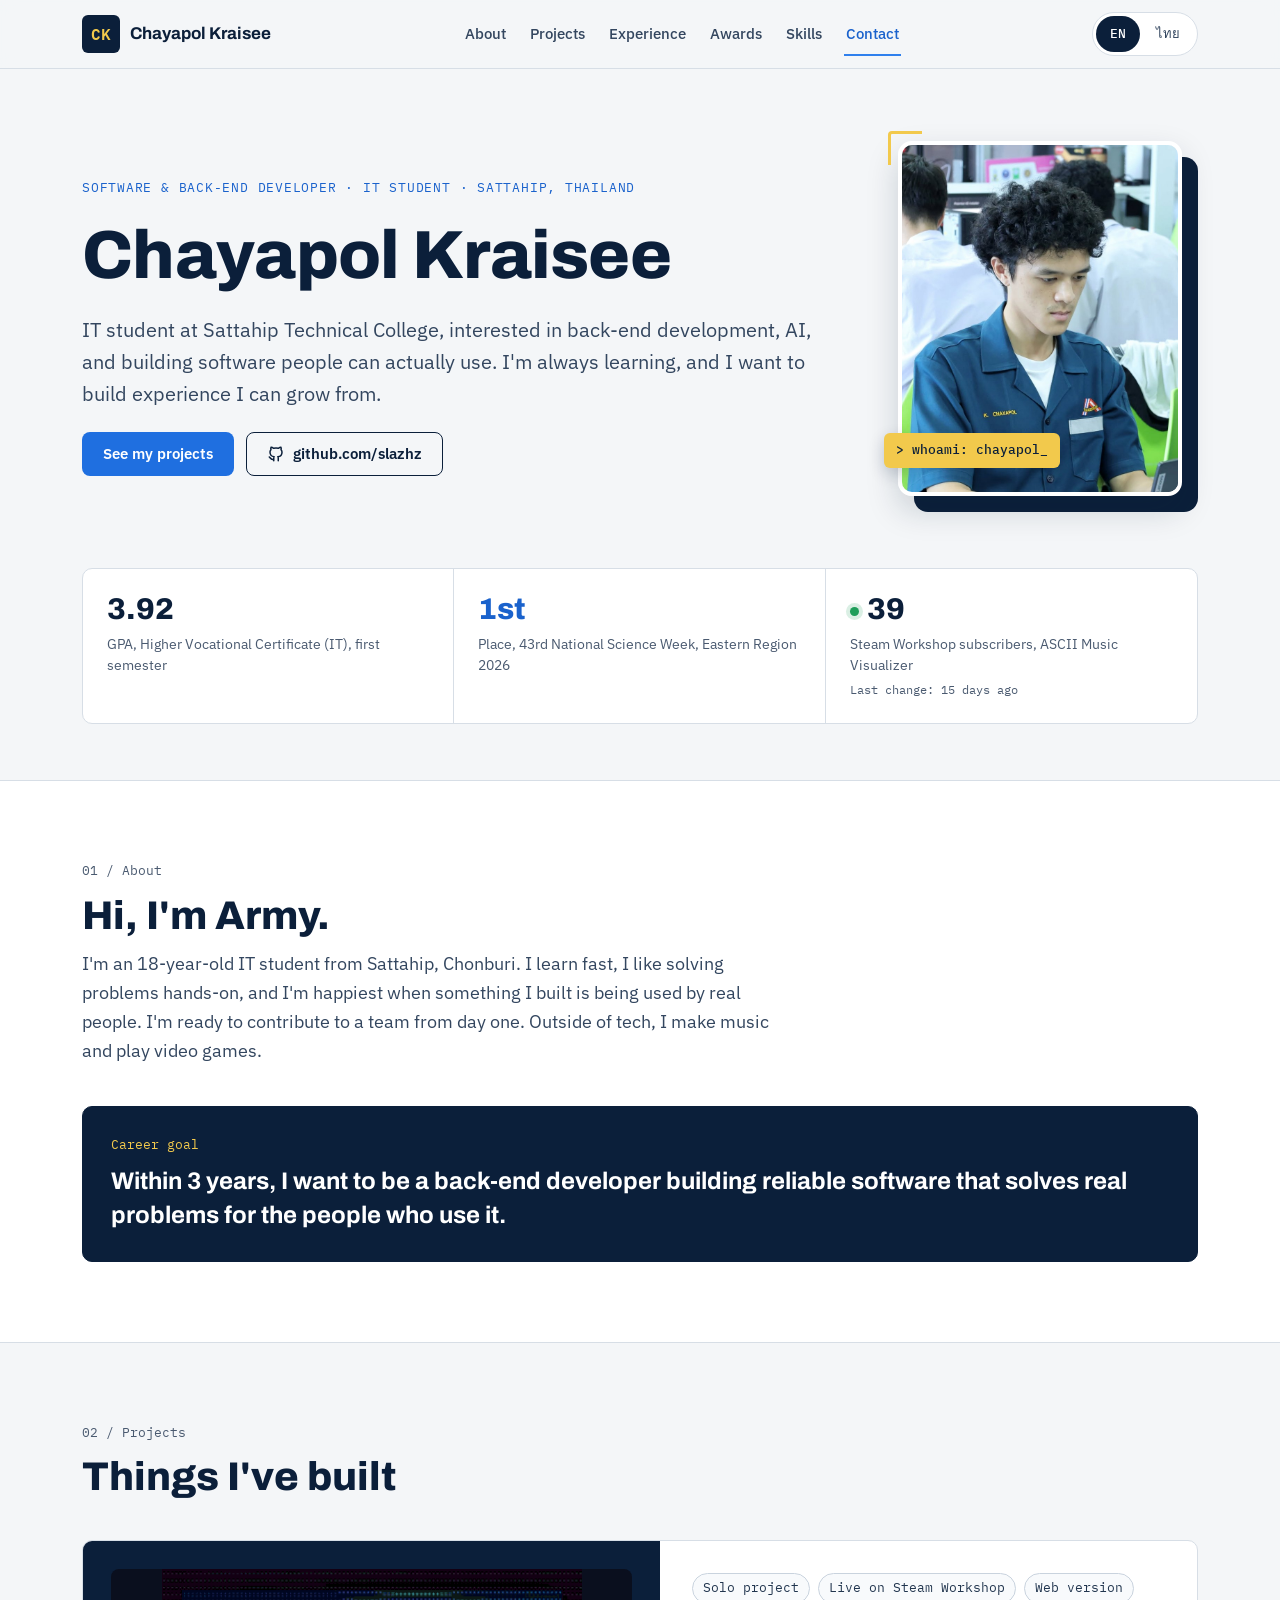
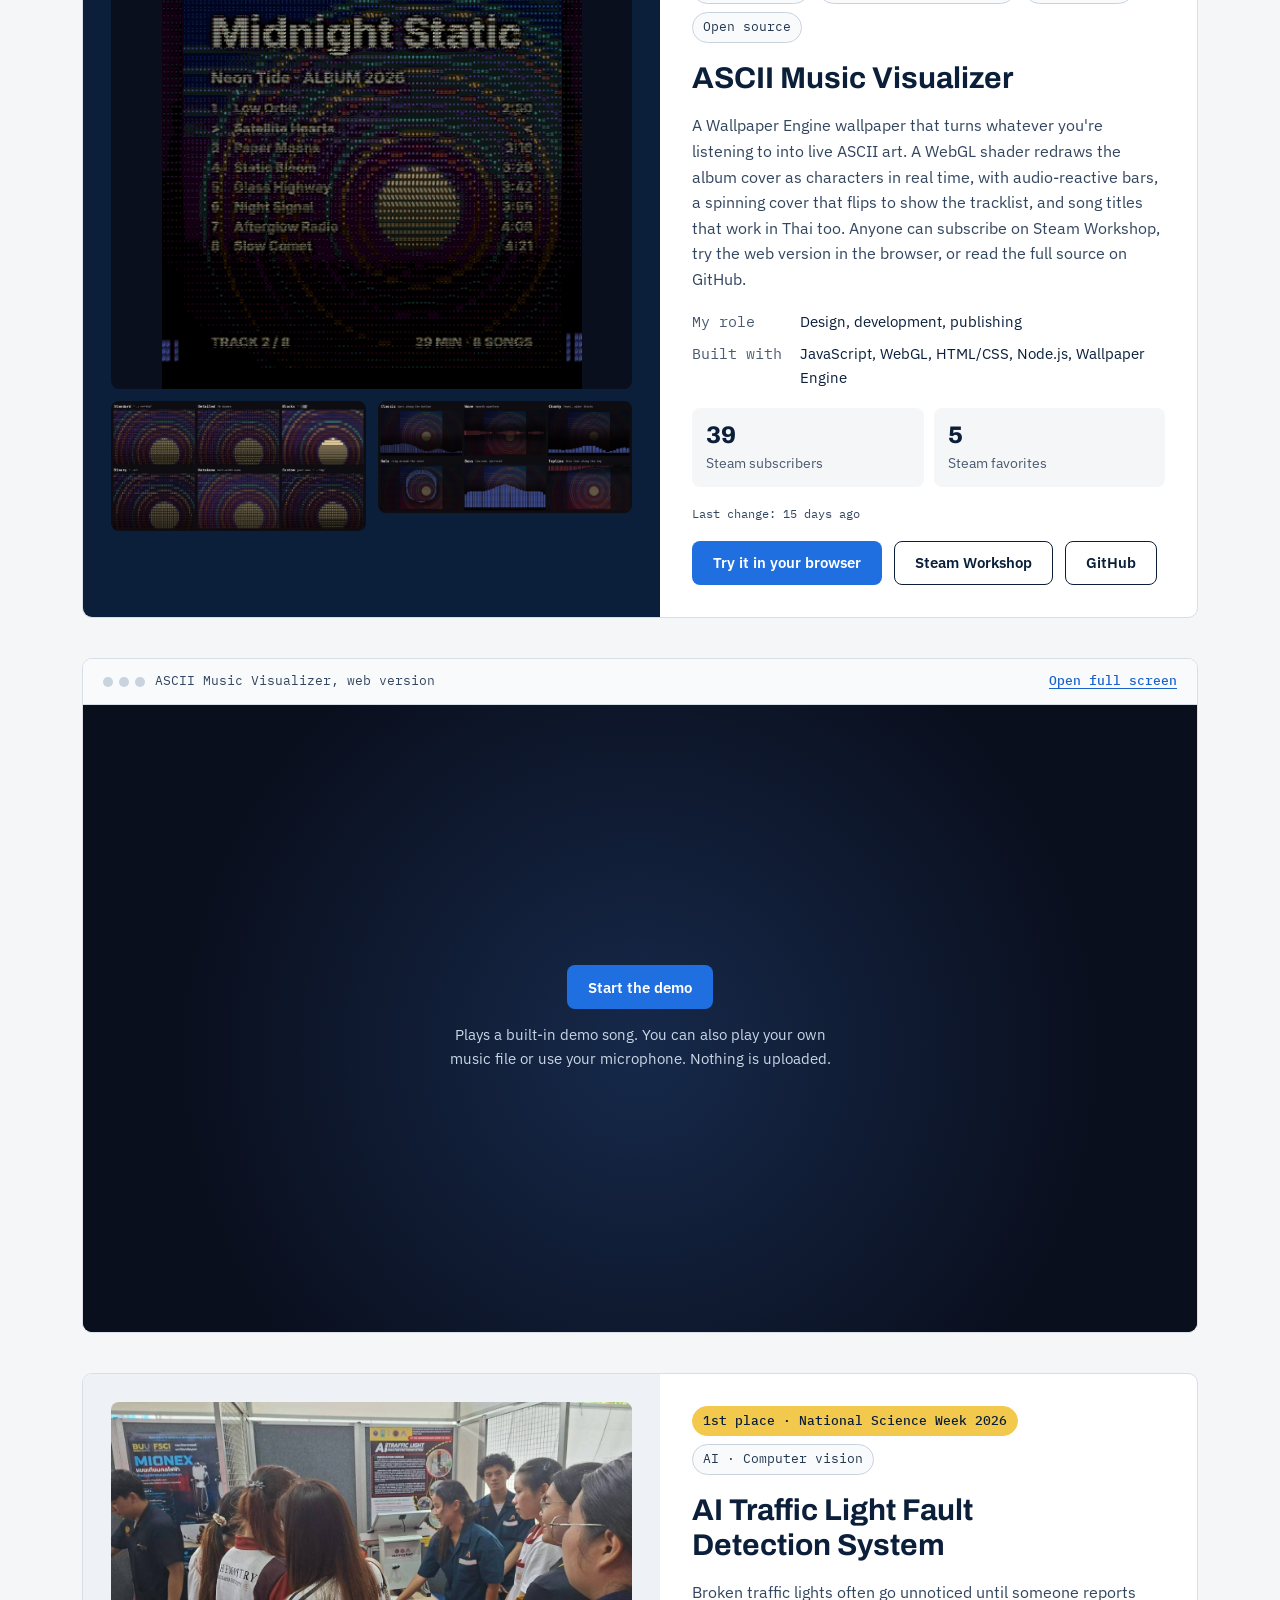
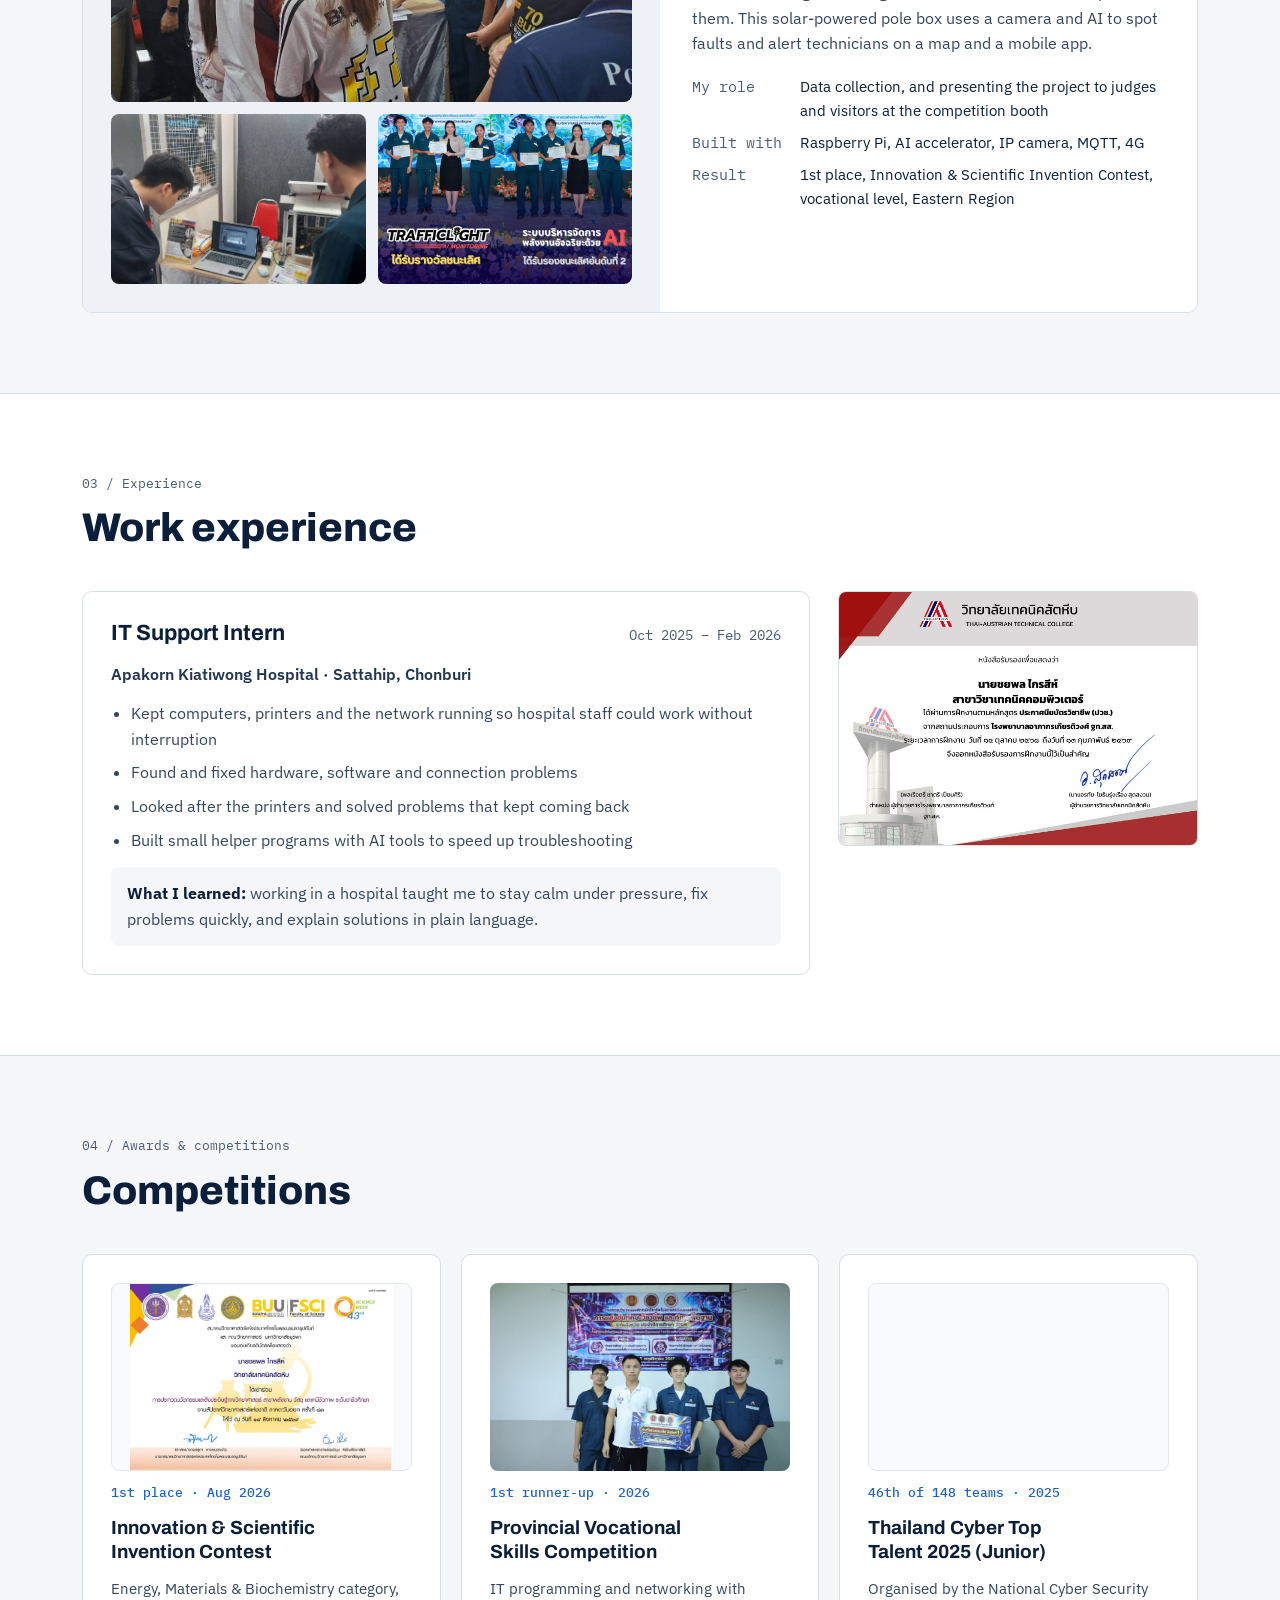
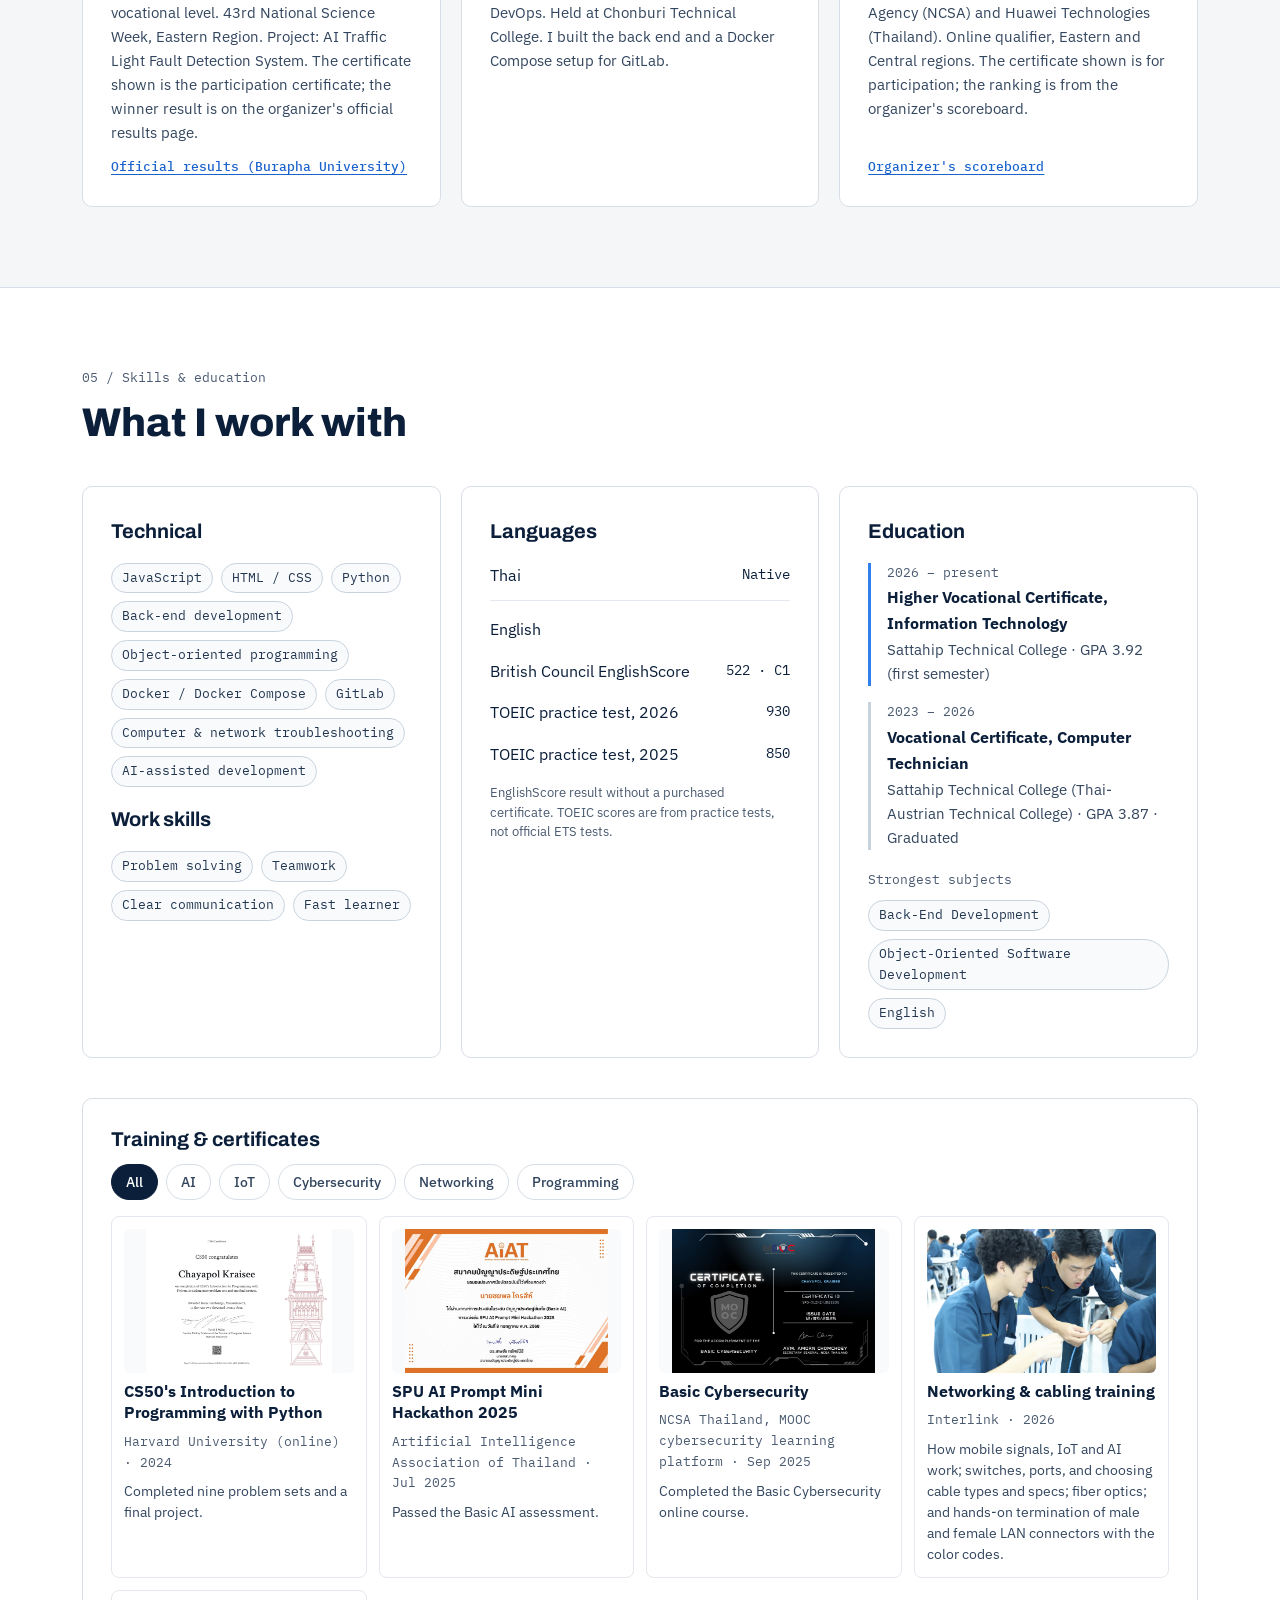
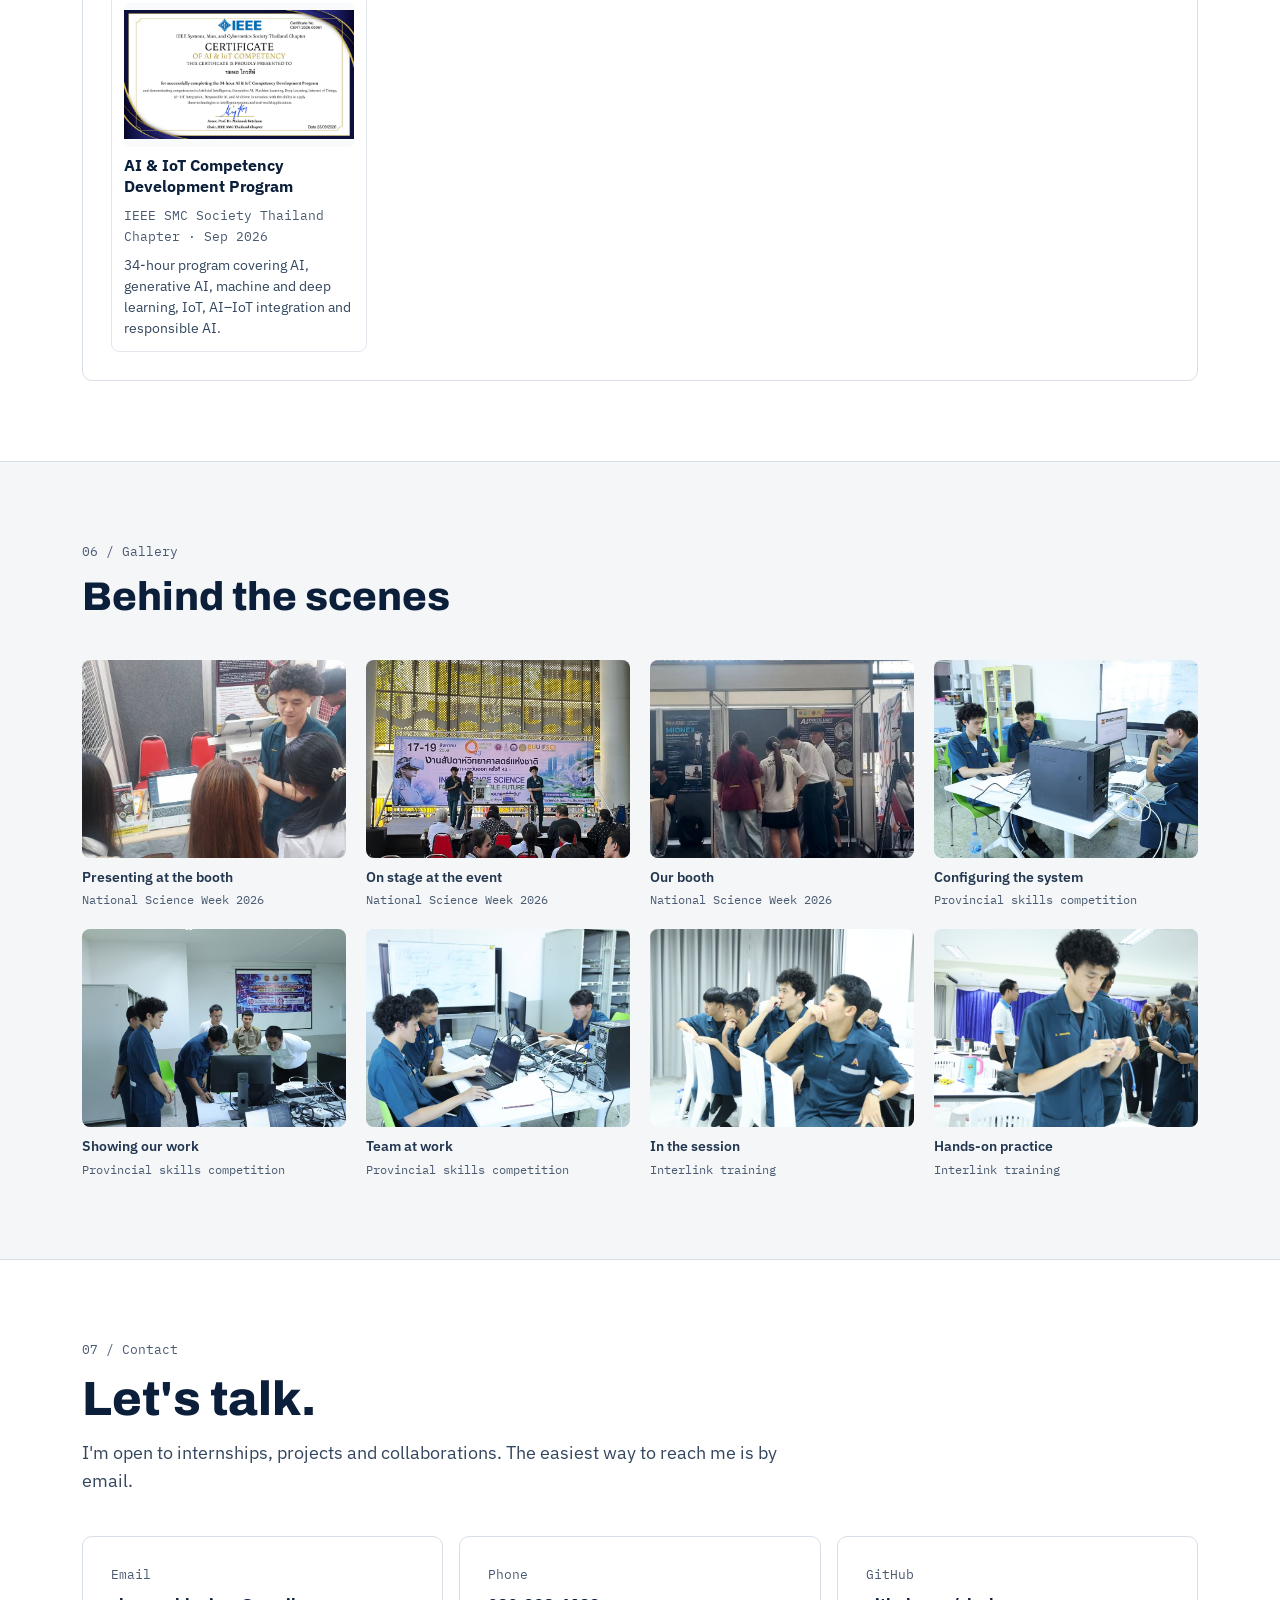
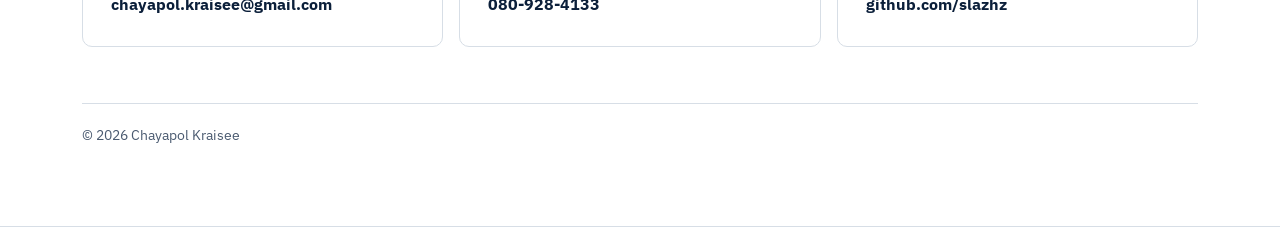
==== index.html @ f1f7e400 "feat: link competition cards to the organizers' official results Science Week links to Burapha Unive" ====
<!doctype html>
<html lang="en">
<head>
<meta charset="utf-8">
<meta name="viewport" content="width=device-width, initial-scale=1">
<title>Chayapol Kraisee — Back-end developer and IT student</title>
<meta name="description" content="Portfolio of Chayapol Kraisee, an IT student at Sattahip Technical College interested in back-end development, AI and IoT. Projects, experience and awards.">
<link rel="canonical" href="https://slazhz.github.io/">
<link rel="alternate" hreflang="en" href="https://slazhz.github.io/">
<link rel="alternate" hreflang="th" href="https://slazhz.github.io/th/">
<link rel="alternate" hreflang="x-default" href="https://slazhz.github.io/">
<meta property="og:type" content="website">
<meta property="og:title" content="Chayapol Kraisee — Portfolio">
<meta property="og:description" content="IT student building back-end, AI and IoT projects. Creator of the ASCII Music Visualizer on Steam Workshop.">
<meta property="og:url" content="https://slazhz.github.io/">
<meta property="og:image" content="https://slazhz.github.io/assets/img/profile.jpg">
<meta name="twitter:card" content="summary">
<meta name="theme-color" content="#0B1F3A">
<link rel="icon" href="assets/img/favicon.svg" type="image/svg+xml">
<link rel="preconnect" href="https://fonts.googleapis.com">
<link rel="preconnect" href="https://fonts.gstatic.com" crossorigin>
<link rel="stylesheet" href="https://fonts.googleapis.com/css2?family=Archivo:wght@500;700;800&family=IBM+Plex+Sans:wght@400;500;600&family=IBM+Plex+Mono:wght@400;500;600&display=swap">
<link rel="stylesheet" href="assets/css/style.css">
<script src="assets/js/main.js" defer></script>
<script type="application/ld+json">{"@context":"https://schema.org","@type":"Person","name":"Chayapol Kraisee","url":"https://slazhz.github.io/","image":"https://slazhz.github.io/assets/img/profile.jpg","sameAs":["https://github.com/slazhz"],"alumniOf":"Sattahip Technical College","knowsLanguage":["th","en"]}</script>
</head>
<body>
<a class="skip" href="#main">Skip to content</a>

<header class="site-header">
  <div class="wrap">
    <a class="brand" href="#top" aria-label="Chayapol Kraisee, back to top">
      <span class="brand-mark" aria-hidden="true">CK</span>
      <span class="brand-name">Chayapol Kraisee</span>
    </a>
    <nav class="nav" aria-label="Sections">
      <a href="#about">About</a>
      <a href="#projects">Projects</a>
      <a href="#experience">Experience</a>
      <a href="#awards">Awards</a>
      <a href="#skills">Skills</a>
      <a href="#contact">Contact</a>
    </nav>
    <div class="lang" aria-label="Language">
      <span aria-current="true">EN</span>
      <a href="th/" lang="th" hreflang="th" title="Switch to Thai">ไทย</a>
    </div>
  </div>
</header>

<main id="main">

<section id="top" class="hero">
  <div class="wrap">
    <div class="hero-grid">
      <div class="hero-text">
        <p class="eyebrow">Software &amp; back-end developer · IT student · Sattahip, Thailand</p>
        <h1 class="hero-title">Chayapol Kraisee</h1>
        <p class="lead">IT student at Sattahip Technical College, interested in back-end development, AI, and building software people can actually use. I'm always learning, and I want to build experience I can grow from.</p>
        <div class="actions">
          <a class="btn btn-primary" href="#projects">See my projects</a>
          <a class="btn btn-ghost" href="https://github.com/slazhz">
            <svg width="18" height="18" viewBox="0 0 24 24" fill="none" stroke="currentColor" stroke-width="2" stroke-linecap="round" stroke-linejoin="round" aria-hidden="true"><path d="M9 19c-4.3 1.4-4.3-2.5-6-3m12 5v-3.5c0-1 .1-1.4-.5-2 2.8-.3 5.5-1.4 5.5-6a4.6 4.6 0 0 0-1.3-3.2 4.2 4.2 0 0 0-.1-3.2s-1.1-.3-3.5 1.3a12.3 12.3 0 0 0-6.2 0C6.5 2.8 5.4 3.1 5.4 3.1a4.2 4.2 0 0 0-.1 3.2A4.6 4.6 0 0 0 4 9.5c0 4.6 2.7 5.7 5.5 6-.6.6-.6 1.2-.5 2V21"/></svg>
            github.com/slazhz
          </a>
        </div>
      </div>
      <div class="portrait">
        <img src="assets/img/profile.jpg" width="800" height="1000" alt="Chayapol Kraisee working at a laptop" fetchpriority="high">
        <span class="portrait-tag">&gt; whoami: chayapol_</span>
      </div>
    </div>

    <div class="stats">
      <div class="stat">
        <div class="stat-n">3.92</div>
        <div class="stat-l">GPA, Higher Vocational Certificate (IT), first semester</div>
      </div>
      <div class="stat">
        <div class="stat-n hi">1st</div>
        <div class="stat-l">Place, 43rd National Science Week, Eastern Region 2026</div>
      </div>
      <div class="stat">
        <div class="stat-n"><span class="live-dot" aria-hidden="true"></span><span data-steam="subscriptions">Live</span></div>
        <div class="stat-l">Steam Workshop subscribers, ASCII Music Visualizer</div>
        <p class="steam-meta" data-steam-meta></p>
      </div>
    </div>
  </div>
</section>

<section id="about" class="section section--white">
  <div class="wrap">
    <div class="section-head">
      <span class="secnum">01 / About</span>
      <h2 class="h2">Hi, I'm Army.</h2>
      <p class="lead">I'm an 18-year-old IT student from Sattahip, Chonburi. I learn fast, I like solving problems hands-on, and I'm happiest when something I built is being used by real people. I'm ready to contribute to a team from day one. Outside of tech, I make music and play video games.</p>
    </div>
    <div class="card goal">
      <span class="goal-label">Career goal</span>
      <p>Within 3 years, I want to be a back-end developer building reliable software that solves real problems for the people who use it.</p>
    </div>
  </div>
</section>

<section id="projects" class="section">
  <div class="wrap">
    <div class="section-head">
      <span class="secnum">02 / Projects</span>
      <h2 class="h2">Things I've built</h2>
    </div>

    <!-- BEGIN:projects (generated from data/projects.json; edit that file, not this) -->
    <article class="card project" aria-labelledby="p-amv">
      <div class="project-media project-media--dark">
        <img src="assets/img/visualizer.gif" width="400" height="400" alt="The visualizer playing a song, drawn as live ASCII art with audio bars" style="aspect-ratio: 1 / 1; max-height: 420px; object-fit: contain; background: #0A0F1E">
        <div class="pair">
          <img src="assets/img/charsets.jpg" width="1200" height="614" loading="lazy" decoding="async" alt="The same picture drawn with six character sets">
          <img src="assets/img/bars.jpg" width="1200" height="528" loading="lazy" decoding="async" alt="Six audio bar presets">
        </div>
      </div>
      <div class="project-body">
        <div class="tags"><span class="tag">Solo project</span><span class="tag">Live on Steam Workshop</span><span class="tag">Web version</span><span class="tag">Open source</span></div>
        <h3 id="p-amv" class="project-title">ASCII Music Visualizer</h3>
        <p>A Wallpaper Engine wallpaper that turns whatever you're listening to into live ASCII art. A WebGL shader redraws the album cover as characters in real time, with audio-reactive bars, a spinning cover that flips to show the tracklist, and song titles that work in Thai too. Anyone can subscribe on Steam Workshop, try the web version in the browser, or read the full source on GitHub.</p>
        <dl class="facts">
          <dt>My role</dt><dd>Design, development, publishing</dd>
          <dt>Built with</dt><dd>JavaScript, WebGL, HTML/CSS, Node.js, Wallpaper Engine</dd>
        </dl>
        <div class="mini-stats">
          <div><div class="stat-n" data-steam="subscriptions">—</div><div class="stat-l">Steam subscribers</div></div>
          <div><div class="stat-n" data-steam="favorited">—</div><div class="stat-l">Steam favorites</div></div>
        </div>
        <p class="steam-meta" data-steam-meta></p>
        <div class="actions">
          <a class="btn btn-primary" href="#web-demo">Try it in your browser</a>
          <a class="btn btn-ghost" href="https://steamcommunity.com/sharedfiles/filedetails/?id=3840312660">Steam Workshop</a>
          <a class="btn btn-ghost" href="https://github.com/slazhz/ascii-music-visualizer">GitHub</a>
        </div>
      </div>
    </article>

    <div id="web-demo" class="card demo">
      <div class="demo-bar">
        <span class="demo-title"><span class="demo-dots" aria-hidden="true"><i></i><i></i><i></i></span>ASCII Music Visualizer, web version</span>
        <a href="https://slazhz.github.io/ascii-music-visualizer/">Open full screen</a>
      </div>
      <div class="demo-stage" data-src="https://slazhz.github.io/ascii-music-visualizer/wallpaper/" data-title="ASCII Music Visualizer web demo">
        <div class="demo-start">
          <button type="button" class="btn btn-primary" data-demo-start>Start the demo</button>
          <p>Plays a built-in demo song. You can also play your own music file or use your microphone. Nothing is uploaded.</p>
        </div>
      </div>
    </div>

    <article class="card project" aria-labelledby="p-traffic">
      <div class="project-media">
        <img src="assets/img/traffic-booth.jpg" width="1280" height="960" loading="lazy" decoding="async" alt="Presenting the project to visitors at the competition booth" style="height: 300px">
        <div class="pair">
          <img src="assets/img/traffic-laptop.jpg" width="1280" height="720" loading="lazy" decoding="async" alt="The detection system running on a laptop at the booth" style="height: 170px">
          <img src="assets/img/traffic-award.jpg" width="760" height="761" loading="lazy" decoding="async" alt="The team receiving first place at National Science Week" style="height: 170px; object-position: center 45%">
        </div>
      </div>
      <div class="project-body">
        <div class="tags"><span class="tag tag--award">1st place · National Science Week 2026</span><span class="tag">AI · Computer vision</span></div>
        <h3 id="p-traffic" class="project-title">AI Traffic Light Fault Detection System</h3>
        <p>Broken traffic lights often go unnoticed until someone reports them. This solar-powered pole box uses a camera and AI to spot faults and alert technicians on a map and a mobile app.</p>
        <dl class="facts">
          <dt>My role</dt><dd>Data collection, and presenting the project to judges and visitors at the competition booth</dd>
          <dt>Built with</dt><dd>Raspberry Pi, AI accelerator, IP camera, MQTT, 4G</dd>
          <dt>Result</dt><dd>1st place, Innovation &amp; Scientific Invention Contest, vocational level, Eastern Region</dd>
        </dl>
      </div>
    </article>
    <!-- END:projects -->
  </div>
</section>

<section id="experience" class="section section--white">
  <div class="wrap">
    <div class="section-head">
      <span class="secnum">03 / Experience</span>
      <h2 class="h2">Work experience</h2>
    </div>
    <div class="xp">
      <div class="card">
        <div class="xp-head">
          <h3 class="h3">IT Support Intern</h3>
          <span class="xp-when">Oct 2025 – Feb 2026</span>
        </div>
        <p class="xp-where">Apakorn Kiatiwong Hospital · Sattahip, Chonburi</p>
        <ul class="dots">
          <li>Kept computers, printers and the network running so hospital staff could work without interruption</li>
          <li>Found and fixed hardware, software and connection problems</li>
          <li>Looked after the printers and solved problems that kept coming back</li>
          <li>Built small helper programs with AI tools to speed up troubleshooting</li>
        </ul>
        <p class="learned"><strong>What I learned:</strong> working in a hospital taught me to stay calm under pressure, fix problems quickly, and explain solutions in plain language.</p>
      </div>
      <img class="cert" src="assets/img/cert-internship.jpg" width="1400" height="990" loading="lazy" decoding="async" alt="Internship certificate from Apakorn Kiatiwong Hospital">
    </div>
  </div>
</section>

<section id="awards" class="section">
  <div class="wrap">
    <div class="section-head">
      <span class="secnum">04 / Awards &amp; competitions</span>
      <h2 class="h2">Competitions</h2>
    </div>
    <div class="grid-3">
      <!-- BEGIN:competitions (generated from data/competitions.json; edit that file, not this) -->
      <div class="card award">
        <img class="contain" src="assets/img/cert-sciweek.jpg" width="1400" height="991" loading="lazy" decoding="async" alt="Certificate, 43rd National Science Week, Eastern Region">
        <span class="award-when">1st place · Aug 2026</span>
        <h3>Innovation &amp; Scientific Invention Contest</h3>
        <p>Energy, Materials &amp; Biochemistry category, vocational level. 43rd National Science Week, Eastern Region. Project: AI Traffic Light Fault Detection System. The certificate shown is the participation certificate; the winner result is on the organizer's official results page.</p>
        <a class="award-link" href="https://science.buu.ac.th/sciweek_comp/award.php?cgen=161" rel="noopener noreferrer">Official results (Burapha University)</a>
      </div>
      <div class="card award">
        <img class="cover" src="assets/img/devops-award.jpg" width="1600" height="1066" loading="lazy" decoding="async" alt="The team holding the first runner-up award at the provincial skills competition" style="object-position: center 60%">
        <span class="award-when">1st runner-up · 2026</span>
        <h3>Provincial Vocational Skills Competition</h3>
        <p>IT programming and networking with DevOps. Held at Chonburi Technical College. I built the back end and a Docker Compose setup for GitLab.</p>
      </div>
      <div class="card award">
        <img class="contain" src="assets/img/cert-cyber.jpg" width="990" height="1400" loading="lazy" decoding="async" alt="Certificate of appreciation, Thailand Cyber Top Talent 2025">
        <span class="award-when">46th of 148 teams · 2025</span>
        <h3>Thailand Cyber Top Talent 2025 (Junior)</h3>
        <p>Organised by the National Cyber Security Agency (NCSA) and Huawei Technologies (Thailand). Online qualifier, Eastern and Central regions. The certificate shown is for participation; the ranking is from the organizer's scoreboard.</p>
        <a class="award-link" href="https://member.ctfad.live/index/Tournament_List_View.html?scode=BWFHQDZYNH&amp;t=Thailand+Cyber+Top+Talent+2025+-+JUNIOR" rel="noopener noreferrer">Organizer's scoreboard</a>
      </div>
      <!-- END:competitions -->
    </div>
  </div>
</section>

<section id="skills" class="section section--white">
  <div class="wrap">
    <div class="section-head">
      <span class="secnum">05 / Skills &amp; education</span>
      <h2 class="h2">What I work with</h2>
    </div>
    <div class="skills">
      <div class="card">
        <h3>Technical</h3>
        <div class="tags"><span class="tag">JavaScript</span><span class="tag">HTML / CSS</span><span class="tag">Python</span><span class="tag">Back-end development</span><span class="tag">Object-oriented programming</span><span class="tag">Docker / Docker Compose</span><span class="tag">GitLab</span><span class="tag">Computer &amp; network troubleshooting</span><span class="tag">AI-assisted development</span></div>
        <h3>Work skills</h3>
        <div class="tags"><span class="tag">Problem solving</span><span class="tag">Teamwork</span><span class="tag">Clear communication</span><span class="tag">Fast learner</span></div>
      </div>
      <div class="card">
        <h3>Languages</h3>
        <div class="row row--line"><span>Thai</span><span class="mono">Native</span></div>
        <span>English</span>
        <div class="row"><span>British Council EnglishScore</span><span class="mono">522 · C1</span></div>
        <div class="row"><span>TOEIC practice test, 2026</span><span class="mono">930</span></div>
        <div class="row"><span>TOEIC practice test, 2025</span><span class="mono">850</span></div>
        <p class="note">EnglishScore result without a purchased certificate. TOEIC scores are from practice tests, not official ETS tests.</p>
      </div>
      <div class="card">
        <h3>Education</h3>
        <div class="edu edu--now">
          <span class="mono">2026 – present</span>
          <strong>Higher Vocational Certificate, Information Technology</strong>
          <span>Sattahip Technical College · GPA 3.92 (first semester)</span>
        </div>
        <div class="edu">
          <span class="mono">2023 – 2026</span>
          <strong>Vocational Certificate, Computer Technician</strong>
          <span>Sattahip Technical College (Thai-Austrian Technical College) · GPA 3.87 · Graduated</span>
        </div>
        <div>
          <span class="mono" style="font-size: 13px; color: var(--muted)">Strongest subjects</span>
          <div class="tags" style="margin-top: 8px"><span class="tag">Back-End Development</span><span class="tag">Object-Oriented Software Development</span><span class="tag">English</span></div>
        </div>
      </div>
    </div>

    <div class="card" style="display: flex; flex-direction: column; gap: 12px">
      <h3 class="h3" style="font-size: 20px">Training &amp; certificates</h3>
      <div class="trainings">
        <!-- BEGIN:certificates (generated from data/certificates.json; edit that file, not this) -->
        <div class="training" data-tags="programming">
          <img class="contain" src="assets/img/cert-cs50.jpg" width="1400" height="1082" loading="lazy" decoding="async" alt="CS50 certificate">
          <strong>CS50's Introduction to Programming with Python</strong>
          <span class="mono">Harvard University (online) · 2024</span>
          <span>Completed nine problem sets and a final project.</span>
        </div>
        <div class="training" data-tags="ai">
          <img class="contain" src="assets/img/cert-aiat.jpg" width="1400" height="990" loading="lazy" decoding="async" alt="AIAT Basic AI certificate">
          <strong>SPU AI Prompt Mini Hackathon 2025</strong>
          <span class="mono">Artificial Intelligence Association of Thailand · Jul 2025</span>
          <span>Passed the Basic AI assessment.</span>
        </div>
        <div class="training" data-tags="cyber">
          <img class="contain" src="assets/img/cert-ncsa.jpg" width="1400" height="990" loading="lazy" decoding="async" alt="Basic Cybersecurity certificate from NCSA Thailand">
          <strong>Basic Cybersecurity</strong>
          <span class="mono">NCSA Thailand, MOOC cybersecurity learning platform · Sep 2025</span>
          <span>Completed the Basic Cybersecurity online course.</span>
        </div>
        <div class="training" data-tags="networking iot">
          <img class="cover" src="assets/img/interlink.jpg" width="1600" height="900" loading="lazy" decoding="async" alt="Hands-on cabling practice at the Interlink training">
          <strong>Networking &amp; cabling training</strong>
          <span class="mono">Interlink · 2026</span>
          <span>How mobile signals, IoT and AI work; switches, ports, and choosing cable types and specs; fiber optics; and hands-on termination of male and female LAN connectors with the color codes.</span>
        </div>
        <div class="training" data-tags="ai iot">
          <img class="contain" src="assets/img/cert-ieee-aiot.jpg" width="1400" height="788" loading="lazy" decoding="async" alt="AI and IoT Competency certificate from the IEEE SMC Thailand Chapter">
          <strong>AI &amp; IoT Competency Development Program</strong>
          <span class="mono">IEEE SMC Society Thailand Chapter · Sep 2026</span>
          <span>34-hour program covering AI, generative AI, machine and deep learning, IoT, AI–IoT integration and responsible AI.</span>
        </div>
        <!-- END:certificates -->
      </div>
    </div>
  </div>
</section>

<section id="gallery" class="section">
  <div class="wrap">
    <div class="section-head">
      <span class="secnum">06 / Gallery</span>
      <h2 class="h2">Behind the scenes</h2>
    </div>
    <div class="gallery">
      <figure><a href="assets/img/g-sci-1.jpg"><img src="assets/img/g-sci-1.jpg" width="1000" height="563" loading="lazy" decoding="async" alt="Presenting at the booth, National Science Week 2026"></a><figcaption><span>Presenting at the booth</span><span>National Science Week 2026</span></figcaption></figure>
      <figure><a href="assets/img/g-sci-3.jpg"><img src="assets/img/g-sci-3.jpg" width="1000" height="750" loading="lazy" decoding="async" alt="On stage at the event, National Science Week 2026"></a><figcaption><span>On stage at the event</span><span>National Science Week 2026</span></figcaption></figure>
      <figure><a href="assets/img/g-sci-4.jpg"><img src="assets/img/g-sci-4.jpg" width="1000" height="563" loading="lazy" decoding="async" alt="Our booth, National Science Week 2026"></a><figcaption><span>Our booth</span><span>National Science Week 2026</span></figcaption></figure>
      <figure><a href="assets/img/g-dev-1.jpg"><img src="assets/img/g-dev-1.jpg" width="1000" height="667" loading="lazy" decoding="async" alt="Configuring the system, provincial skills competition"></a><figcaption><span>Configuring the system</span><span>Provincial skills competition</span></figcaption></figure>
      <figure><a href="assets/img/g-dev-3.jpg"><img src="assets/img/g-dev-3.jpg" width="1000" height="667" loading="lazy" decoding="async" alt="Showing our work, provincial skills competition"></a><figcaption><span>Showing our work</span><span>Provincial skills competition</span></figcaption></figure>
      <figure><a href="assets/img/g-dev-4.jpg"><img src="assets/img/g-dev-4.jpg" width="1000" height="667" loading="lazy" decoding="async" alt="Team at work, provincial skills competition"></a><figcaption><span>Team at work</span><span>Provincial skills competition</span></figcaption></figure>
      <figure><a href="assets/img/g-int-1.jpg"><img src="assets/img/g-int-1.jpg" width="1000" height="563" loading="lazy" decoding="async" alt="In the session, Interlink training"></a><figcaption><span>In the session</span><span>Interlink training</span></figcaption></figure>
      <figure><a href="assets/img/g-int-2.jpg"><img src="assets/img/g-int-2.jpg" width="1000" height="563" loading="lazy" decoding="async" alt="Hands-on practice, Interlink training"></a><figcaption><span>Hands-on practice</span><span>Interlink training</span></figcaption></figure>
    </div>
  </div>
</section>

<section id="contact" class="section section--white">
  <div class="wrap">
    <div class="section-head">
      <span class="secnum">07 / Contact</span>
      <h2 class="h2 contact-title">Let's talk.</h2>
      <p class="lead">I'm open to internships, projects and collaborations. The easiest way to reach me is by email.</p>
    </div>
    <div class="contact">
      <a class="card" href="mailto:chayapol.kraisee@gmail.com"><span class="mono">Email</span><strong>chayapol.kraisee@gmail.com</strong></a>
      <a class="card" href="tel:+66809284133"><span class="mono">Phone</span><strong>080-928-4133</strong></a>
      <a class="card" href="https://github.com/slazhz"><span class="mono">GitHub</span><strong>github.com/slazhz</strong></a>
    </div>
    <footer class="site-footer">© 2026 Chayapol Kraisee</footer>
  </div>
</section>

</main>

<dialog id="lightbox" class="lightbox" aria-label="Photo">
  <button type="button" class="lb-close">Close</button>
  <button type="button" class="lb-prev" aria-label="Previous">&lsaquo;</button>
  <button type="button" class="lb-next" aria-label="Next">&rsaquo;</button>
  <img alt="">
  <p></p>
</dialog>
</body>
</html>
---- assets/css/style.css ----
/* Chayapol Kraisee — portfolio
   Palette: light grey ground, navy text and bands, blue for actions, yellow for highlights.
   Layout: one centred column (max 1180px); sections alternate grey and white. */

:root {
  --bg: #F4F6F8;
  --surface: #FFFFFF;
  --navy: #0B1F3A;
  --navy-2: #16294A;
  --text: #0B1F3A;
  --text-2: #33465F;
  --muted: #4A5A70;
  --line: #D7DEE6;
  --line-2: #E3E8EE;
  --blue: #2F80ED;          /* decoration: focus rings, dots, underlines */
  --blue-ink: #1A62CC;      /* links on light backgrounds (5.3:1) */
  --blue-btn: #1F6FE0;      /* primary buttons, white text (4.8:1) */
  --blue-btn-hover: #1A5FC2;
  --blue-on-navy: #7FB2FF;  /* links and labels on navy */
  --yellow: #F2C94C;        /* highlights, always with navy text */
  --yellow-soft: #FDF3D3;

  --font-display: 'Archivo', system-ui, sans-serif;
  --font-body: 'IBM Plex Sans', system-ui, sans-serif;
  --font-mono: 'IBM Plex Mono', ui-monospace, monospace;
  --lh: 1.6;
  --radius: 10px;
  color-scheme: light;
}

html[lang="th"] {
  --font-display: 'Archivo', 'IBM Plex Sans Thai', system-ui, sans-serif;
  --font-body: 'IBM Plex Sans Thai', 'IBM Plex Sans', system-ui, sans-serif;
  --font-mono: 'IBM Plex Mono', 'IBM Plex Sans Thai', ui-monospace, monospace;
  --lh: 1.75;
}

*, *::before, *::after { box-sizing: border-box; }
html { scroll-behavior: smooth; scroll-padding-top: 84px; }
body {
  margin: 0;
  background: var(--bg);
  color: var(--text);
  font-family: var(--font-body);
  font-size: 16px;
  line-height: var(--lh);
  -webkit-font-smoothing: antialiased;
}
img { max-width: 100%; height: auto; display: block; }
a { color: var(--blue-ink); text-underline-offset: 3px; }
a:hover { color: var(--navy); }
:focus-visible { outline: 3px solid var(--blue); outline-offset: 3px; border-radius: 4px; }
h1, h2, h3 { text-wrap: balance; }

.wrap { max-width: 1180px; margin: 0 auto; padding: 0 32px; }
.mono { font-family: var(--font-mono); }
.skip {
  position: absolute; left: 16px; top: -60px; z-index: 100;
  background: var(--navy); color: #fff; padding: 10px 16px; border-radius: 6px;
}
.skip:focus { top: 12px; color: #fff; }

/* ---------- Header ---------- */
.site-header {
  position: sticky; top: 0; z-index: 40;
  background: rgba(244, 246, 248, 0.92);
  backdrop-filter: blur(8px);
  border-bottom: 1px solid var(--line);
}
.site-header .wrap {
  display: flex; align-items: center; justify-content: space-between; gap: 16px;
  min-height: 68px; flex-wrap: wrap;
}
.brand { display: flex; align-items: center; gap: 10px; color: var(--navy); text-decoration: none; }
.brand-mark {
  display: inline-flex; width: 38px; height: 38px; align-items: center; justify-content: center;
  background: var(--navy); color: var(--yellow); border-radius: 6px;
  font-family: var(--font-mono); font-weight: 600;
}
.brand-name { font-family: var(--font-display); font-weight: 700; font-size: 17px; }
.nav { display: flex; gap: 20px; flex-wrap: wrap; }
.nav a { color: var(--text-2); text-decoration: none; font-size: 15px; font-weight: 500; padding: 10px 2px; }
.nav a:hover { color: var(--blue-ink); }
/* Language switch: a round-ended pill with both languages; the current one is filled */
.lang {
  display: flex; align-items: center; gap: 2px; padding: 3px; flex: none;
  border: 1px solid var(--line); border-radius: 999px; background: var(--surface);
}
.lang > * {
  display: inline-flex; align-items: center; min-height: 36px; padding: 0 14px; border-radius: 999px;
  font-family: var(--font-mono); font-size: 13px; font-weight: 500; text-decoration: none; color: var(--text-2);
  transition: background .2s ease, color .2s ease;
}
.lang [aria-current] { background: var(--navy); color: #fff; }
.lang a:hover { background: var(--yellow-soft); color: var(--navy); }

/* Nav: current section */
.nav a[aria-current] { color: var(--blue-ink); box-shadow: inset 0 -2px 0 var(--blue); }

/* ---------- Buttons ---------- */
.btn {
  display: inline-flex; align-items: center; gap: 8px; min-height: 44px; padding: 0 20px;
  border-radius: 8px; font-weight: 600; font-size: 15px; text-decoration: none; cursor: pointer;
  border: 1.5px solid transparent; font-family: inherit;
}
.btn-primary { background: var(--blue-btn); color: #fff; }
.btn-primary:hover { background: var(--blue-btn-hover); color: #fff; }
.btn-ghost { border-color: var(--navy); color: var(--navy); background: transparent; }
.btn-ghost:hover { background: #E6EBF1; color: var(--navy); }
.actions { display: flex; gap: 12px; flex-wrap: wrap; }

/* ---------- Hero ---------- */
.hero { padding: 72px 0 56px; }
.hero-grid { display: flex; flex-wrap: wrap; gap: 56px; align-items: center; }
.hero-text { flex: 999 1 520px; min-width: 0; display: flex; flex-direction: column; gap: 22px; }
.eyebrow {
  margin: 0; font-family: var(--font-mono); font-size: 13px; letter-spacing: .06em;
  color: var(--blue-ink);
}
html[lang="en"] .eyebrow { text-transform: uppercase; }
.hero-title {
  margin: 0; font-family: var(--font-display); font-weight: 800;
  font-size: clamp(44px, 6vw, 68px); line-height: 1.05; letter-spacing: -0.01em;
}
html[lang="th"] .hero-title { font-weight: 700; line-height: 1.25; }
.lead { margin: 0; font-size: 18px; color: var(--text-2); max-width: 65ch; }
.hero .lead { font-size: 20px; }

.portrait { flex: 1 1 300px; max-width: 380px; min-width: 260px; position: relative; padding: 0 16px 16px 0; }
.portrait::before { /* navy block offset behind the photo */
  content: ""; position: absolute; top: 16px; left: 16px; right: 0; bottom: 0;
  background: var(--navy); border-radius: 14px;
}
.portrait::after { /* yellow corner bracket */
  content: ""; position: absolute; top: -10px; left: -10px; width: 34px; height: 34px;
  border-top: 3px solid var(--yellow); border-left: 3px solid var(--yellow); border-radius: 4px 0 0 0;
}
.portrait img {
  position: relative; width: 100%; aspect-ratio: 4 / 5; object-fit: cover;
  border-radius: 14px; border: 4px solid #fff; box-shadow: 0 14px 32px rgba(11, 31, 58, .18);
}
.portrait-tag {
  position: absolute; left: -14px; bottom: 44px;
  background: var(--yellow); color: var(--navy); font-family: var(--font-mono); font-size: 13px; font-weight: 500;
  padding: 7px 12px; border-radius: 6px; box-shadow: 0 6px 16px rgba(11, 31, 58, .2);
}

.stats {
  margin-top: 56px; display: grid; grid-template-columns: repeat(auto-fit, minmax(220px, 1fr));
  border: 1px solid var(--line); border-radius: var(--radius); background: var(--surface); overflow: hidden;
}
.stat { padding: 24px; border-right: 1px solid var(--line); }
.stat:last-child { border-right: 0; }
.stat-n {
  font-family: var(--font-display); font-weight: 800; font-size: 30px; line-height: 1.1;
  font-variant-numeric: tabular-nums;
}
.stat-n.hi { color: var(--blue-ink); }
.stat-l { font-size: 14px; color: var(--muted); margin-top: 8px; line-height: 1.45; }
.steam-meta { margin: 6px 0 0; font-family: var(--font-mono); font-size: 12px; line-height: 1.5; color: var(--muted); }
.steam-meta:empty { display: none; }
.live-dot {
  display: inline-block; width: 9px; height: 9px; border-radius: 50%; margin-right: 8px; vertical-align: middle;
  background: #1E9E5A; box-shadow: 0 0 0 4px rgba(30, 158, 90, .16);
}

/* ---------- Sections ---------- */
.section { padding: 80px 0; }
.section--white { background: var(--surface); border-top: 1px solid var(--line); border-bottom: 1px solid var(--line); }
.section .wrap { display: flex; flex-direction: column; gap: 40px; }
.section-head { display: flex; flex-direction: column; gap: 12px; }
.secnum { font-family: var(--font-mono); font-size: 13px; color: var(--muted); }
.h2 {
  margin: 0; font-family: var(--font-display); font-weight: 800;
  font-size: clamp(30px, 4vw, 40px); line-height: 1.12;
}
html[lang="th"] .h2 { font-weight: 700; line-height: 1.3; }
.h3 { margin: 0; font-family: var(--font-display); font-weight: 700; font-size: 22px; line-height: 1.25; }

.card { background: var(--surface); border: 1px solid var(--line); border-radius: var(--radius); padding: 28px; }

.goal { background: var(--navy); border-color: var(--navy); color: #fff; display: flex; flex-direction: column; gap: 10px; }
.goal-label { font-family: var(--font-mono); font-size: 13px; color: var(--yellow); }
.goal p { margin: 0; font-family: var(--font-display); font-size: 24px; line-height: 1.4; font-weight: 700; }
html[lang="th"] .goal p { font-weight: 600; line-height: 1.6; font-size: 23px; }

/* ---------- Projects ---------- */
.project { padding: 0; overflow: hidden; display: flex; flex-wrap: wrap; }
.project-media { flex: 1 1 460px; min-width: 0; padding: 28px; display: flex; flex-direction: column; gap: 12px; background: #EEF2F6; }
.project-media--dark { background: var(--navy); }
.project-media .pair { display: grid; grid-template-columns: repeat(2, minmax(0, 1fr)); gap: 12px; }
.project-media img { width: 100%; border-radius: 8px; object-fit: cover; }
.project-body { flex: 1 1 420px; min-width: 0; padding: 32px; display: flex; flex-direction: column; gap: 18px; }
.project-body p { margin: 0; color: var(--text-2); }
.project-title { margin: 0; font-family: var(--font-display); font-weight: 700; font-size: 30px; line-height: 1.15; }
html[lang="th"] .project-title { line-height: 1.35; }

.tags { display: flex; gap: 8px; flex-wrap: wrap; }
.tag {
  display: inline-block; font-family: var(--font-mono); font-size: 13px; padding: 4px 10px;
  border: 1px solid #C9D3DE; border-radius: 999px; color: #22364F; background: #F8FAFC;
}
.tag--award { background: var(--yellow); border-color: var(--yellow); color: var(--navy); font-weight: 500; }

.facts { margin: 0; display: grid; grid-template-columns: auto 1fr; gap: 8px 18px; font-size: 15px; }
.facts dt { font-family: var(--font-mono); color: var(--muted); }
.facts dd { margin: 0; }

.mini-stats { display: grid; grid-template-columns: repeat(2, minmax(0, 1fr)); gap: 10px; }
.mini-stats > div { background: var(--bg); border-radius: 8px; padding: 14px; }
.mini-stats .stat-n { font-size: 24px; }
.mini-stats .stat-l { margin-top: 4px; }

/* Web demo, loaded only when the visitor asks for it */
.demo { padding: 0; overflow: hidden; }
.demo-bar {
  display: flex; align-items: center; justify-content: space-between; gap: 12px; flex-wrap: wrap;
  padding: 12px 20px; border-bottom: 1px solid var(--line); background: #F8FAFC;
}
.demo-title { display: flex; align-items: center; gap: 10px; font-family: var(--font-mono); font-size: 13px; color: var(--text-2); }
.demo-dots { display: flex; gap: 6px; }
.demo-dots i { width: 10px; height: 10px; border-radius: 50%; background: #C9D3DE; }
.demo-bar a { font-family: var(--font-mono); font-size: 13px; font-weight: 500; }
.demo-stage { position: relative; aspect-ratio: 16 / 9; background: #0A0F1E; }
.demo-stage iframe { position: absolute; inset: 0; width: 100%; height: 100%; border: 0; }
.demo-start {
  position: absolute; inset: 0; display: flex; flex-direction: column; align-items: center; justify-content: center; gap: 14px;
  color: #C9D6E6; text-align: center; padding: 24px;
  background: radial-gradient(circle at 50% 55%, #16294A 0%, #0A0F1E 70%);
}
.demo-start p { margin: 0; max-width: 46ch; font-size: 15px; }

/* ---------- Experience ---------- */
.xp { display: flex; flex-wrap: wrap; gap: 28px; align-items: flex-start; }
.xp .card { flex: 999 1 520px; min-width: 0; display: flex; flex-direction: column; gap: 14px; }
.xp-head { display: flex; justify-content: space-between; gap: 12px; flex-wrap: wrap; align-items: baseline; }
.xp-when { font-family: var(--font-mono); font-size: 14px; color: var(--muted); }
.xp-where { margin: 0; font-weight: 600; color: #22364F; }
.dots { margin: 0; padding-left: 20px; display: flex; flex-direction: column; gap: 8px; color: var(--text-2); }
.learned { margin: 0; padding: 14px 16px; background: var(--bg); border-radius: 8px; color: var(--text-2); }
.learned strong { color: var(--navy); }
.cert { flex: 1 1 260px; max-width: 360px; width: 100%; border: 1px solid var(--line); border-radius: 8px; background: #fff; }

/* ---------- Awards ---------- */
.grid-3 { display: grid; grid-template-columns: repeat(auto-fit, minmax(300px, 1fr)); gap: 20px; }
.award { display: flex; flex-direction: column; gap: 12px; }
.award img { width: 100%; aspect-ratio: 16 / 10; border-radius: 8px; }
.award img.contain { object-fit: contain; background: #F8FAFC; border: 1px solid var(--line-2); }
.award img.cover { object-fit: cover; }
.award-when { font-family: var(--font-mono); font-size: 13px; font-weight: 500; color: var(--blue-ink); }
.award h3 { margin: 0; font-family: var(--font-display); font-weight: 700; font-size: 19px; line-height: 1.3; }
html[lang="th"] .award h3 { line-height: 1.5; }
.award p { margin: 0; font-size: 15px; color: var(--text-2); }
.award-link { font-family: var(--font-mono); font-size: 13px; font-weight: 500; margin-top: auto; }

/* ---------- Skills ---------- */
.skills { display: grid; grid-template-columns: repeat(auto-fit, minmax(320px, 1fr)); gap: 20px; }
.skills .card { display: flex; flex-direction: column; gap: 16px; }
.skills h3 { margin: 0; font-family: var(--font-display); font-weight: 700; font-size: 20px; }
.row { display: flex; justify-content: space-between; gap: 12px; flex-wrap: wrap; }
.row .mono { font-size: 14px; }
.row--line { padding-bottom: 12px; border-bottom: 1px solid var(--line-2); }
.note { margin: 0; font-size: 13px; color: var(--muted); line-height: 1.5; }
.edu { display: flex; flex-direction: column; gap: 2px; padding-left: 16px; border-left: 3px solid #C9D3DE; }
.edu--now { border-left-color: var(--blue); }
.edu .mono { font-size: 13px; color: var(--muted); }
.edu span:last-child { font-size: 15px; color: var(--text-2); }

.trainings { display: grid; grid-template-columns: repeat(auto-fit, minmax(240px, 1fr)); gap: 12px; }
.training { display: flex; flex-direction: column; gap: 8px; border: 1px solid var(--line-2); border-radius: 8px; padding: 12px; }
.training img { width: 100%; aspect-ratio: 16 / 10; border-radius: 6px; }
.training img.contain { object-fit: contain; background: #F8FAFC; }
.training img.cover { object-fit: cover; }
.training strong { font-size: 16px; line-height: 1.35; }
.training .mono { font-size: 13px; color: var(--muted); }
.training span:last-child { font-size: 14px; line-height: 1.5; color: var(--text-2); }

/* ---------- Gallery ---------- */
.gallery { display: grid; grid-template-columns: repeat(auto-fill, minmax(240px, 1fr)); gap: 20px; }
.gallery figure { margin: 0; display: flex; flex-direction: column; gap: 8px; }
.gallery a { display: block; border-radius: 8px; overflow: hidden; }
.gallery img { width: 100%; aspect-ratio: 4 / 3; object-fit: cover; transition: transform .25s ease; }
.gallery a:hover img { transform: scale(1.03); }
.gallery figcaption { display: flex; flex-direction: column; gap: 2px; }
.gallery figcaption span:first-child { font-size: 14px; font-weight: 600; color: #22364F; }
.gallery figcaption span:last-child { font-family: var(--font-mono); font-size: 12px; color: var(--muted); }

.lightbox { border: 0; padding: 0; background: transparent; max-width: min(1100px, 94vw); max-height: 92vh; }
.lightbox::backdrop { background: rgba(6, 14, 28, .86); }
.lightbox img { max-height: 80vh; width: auto; margin: 0 auto; border-radius: 8px; }
.lightbox p { margin: 10px 0 0; color: #E6EBF2; text-align: center; font-size: 15px; }
.lightbox button {
  position: fixed; top: 16px; right: 16px; min-width: 44px; min-height: 44px;
  border: 1px solid rgba(255,255,255,.4); background: rgba(11,31,58,.8); color: #fff;
  border-radius: 8px; font: inherit; font-size: 15px; cursor: pointer; padding: 0 14px;
}
.lightbox .lb-prev, .lightbox .lb-next {
  top: 50%; right: auto; transform: translateY(-50%); width: 48px; height: 48px;
  border-radius: 50%; padding: 0; font-size: 28px; line-height: 1;
}
.lightbox .lb-prev { left: 16px; }
.lightbox .lb-next { right: 16px; }
.lightbox.single .lb-prev, .lightbox.single .lb-next { display: none; }
[data-zoom] { cursor: zoom-in; }

/* ---------- Interactive extras ---------- */
.filters { display: flex; flex-wrap: wrap; gap: 8px; margin: 0 0 4px; }
.filter {
  min-height: 36px; padding: 0 14px; border-radius: 999px; cursor: pointer;
  border: 1.5px solid var(--line); background: var(--surface); color: var(--text-2);
  font: 500 14px var(--font-body); transition: background .2s, color .2s, border-color .2s;
}
.filter:hover { border-color: var(--blue); }
.filter[aria-pressed="true"] { background: var(--navy); border-color: var(--navy); color: #fff; }
.training[hidden] { display: none; }

.reveal { opacity: 0; transform: translateY(16px); transition: opacity .5s ease, transform .5s ease; }
.reveal.in { opacity: 1; transform: none; }

@media (hover: hover) {
  .award, .training { transition: opacity .5s ease, transform .25s ease, box-shadow .25s ease; }
  .award:hover, .training:hover { transform: translateY(-3px); box-shadow: 0 10px 24px rgba(11, 31, 58, .10); }
}

/* ---------- Contact ---------- */
.contact-title { font-size: clamp(36px, 5vw, 48px); }
.contact { display: grid; grid-template-columns: repeat(auto-fit, minmax(240px, 1fr)); gap: 16px; }
.contact a { text-decoration: none; color: var(--navy); display: flex; flex-direction: column; gap: 6px; transition: border-color .2s; }
.contact a:hover { border-color: var(--blue); }
.contact .mono { font-size: 13px; color: var(--muted); }
.contact strong { word-break: break-all; }
.site-footer { margin-top: 16px; padding-top: 20px; border-top: 1px solid var(--line); font-size: 14px; color: var(--muted); }

/* ---------- Small screens ---------- */
@media (max-width: 760px) {
  .wrap { padding: 0 18px; }
  .site-header .wrap { padding-top: 8px; padding-bottom: 4px; }
  .nav { order: 3; width: 100%; flex-wrap: nowrap; overflow-x: auto; gap: 18px; padding-bottom: 4px; }
  .nav a { white-space: nowrap; }
  .hero { padding-top: 40px; }
  .section { padding: 56px 0; }
  .stat { border-right: 0; border-bottom: 1px solid var(--line); }
  .stat:last-child { border-bottom: 0; }
  .project-media, .project-body { padding: 20px; }
  .portrait-tag { left: 0; }
  .demo-stage { aspect-ratio: 4 / 5; }
}

@media (prefers-reduced-motion: reduce) {
  html { scroll-behavior: auto; }
  .gallery img, .contact a, .lang, .lang > span, .award, .training { transition: none; }
  .reveal { opacity: 1; transform: none; transition: none; }
}
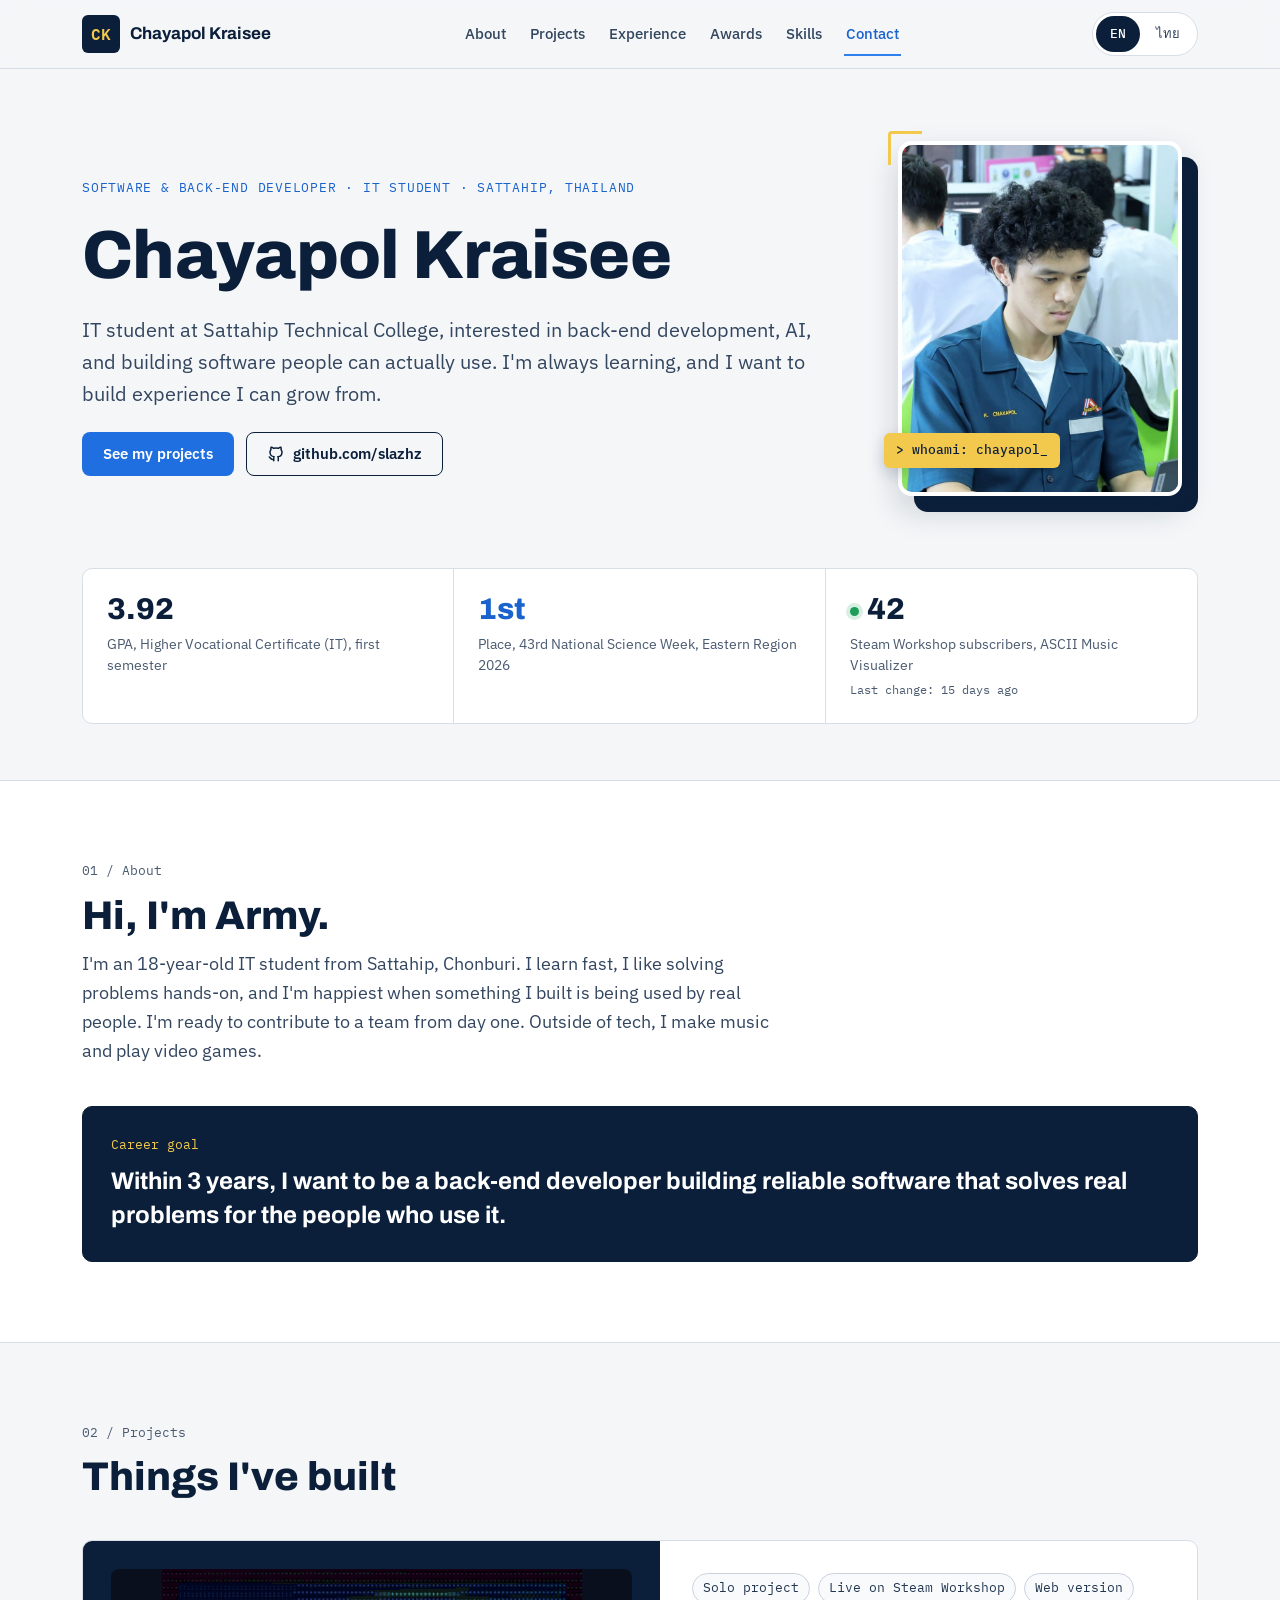
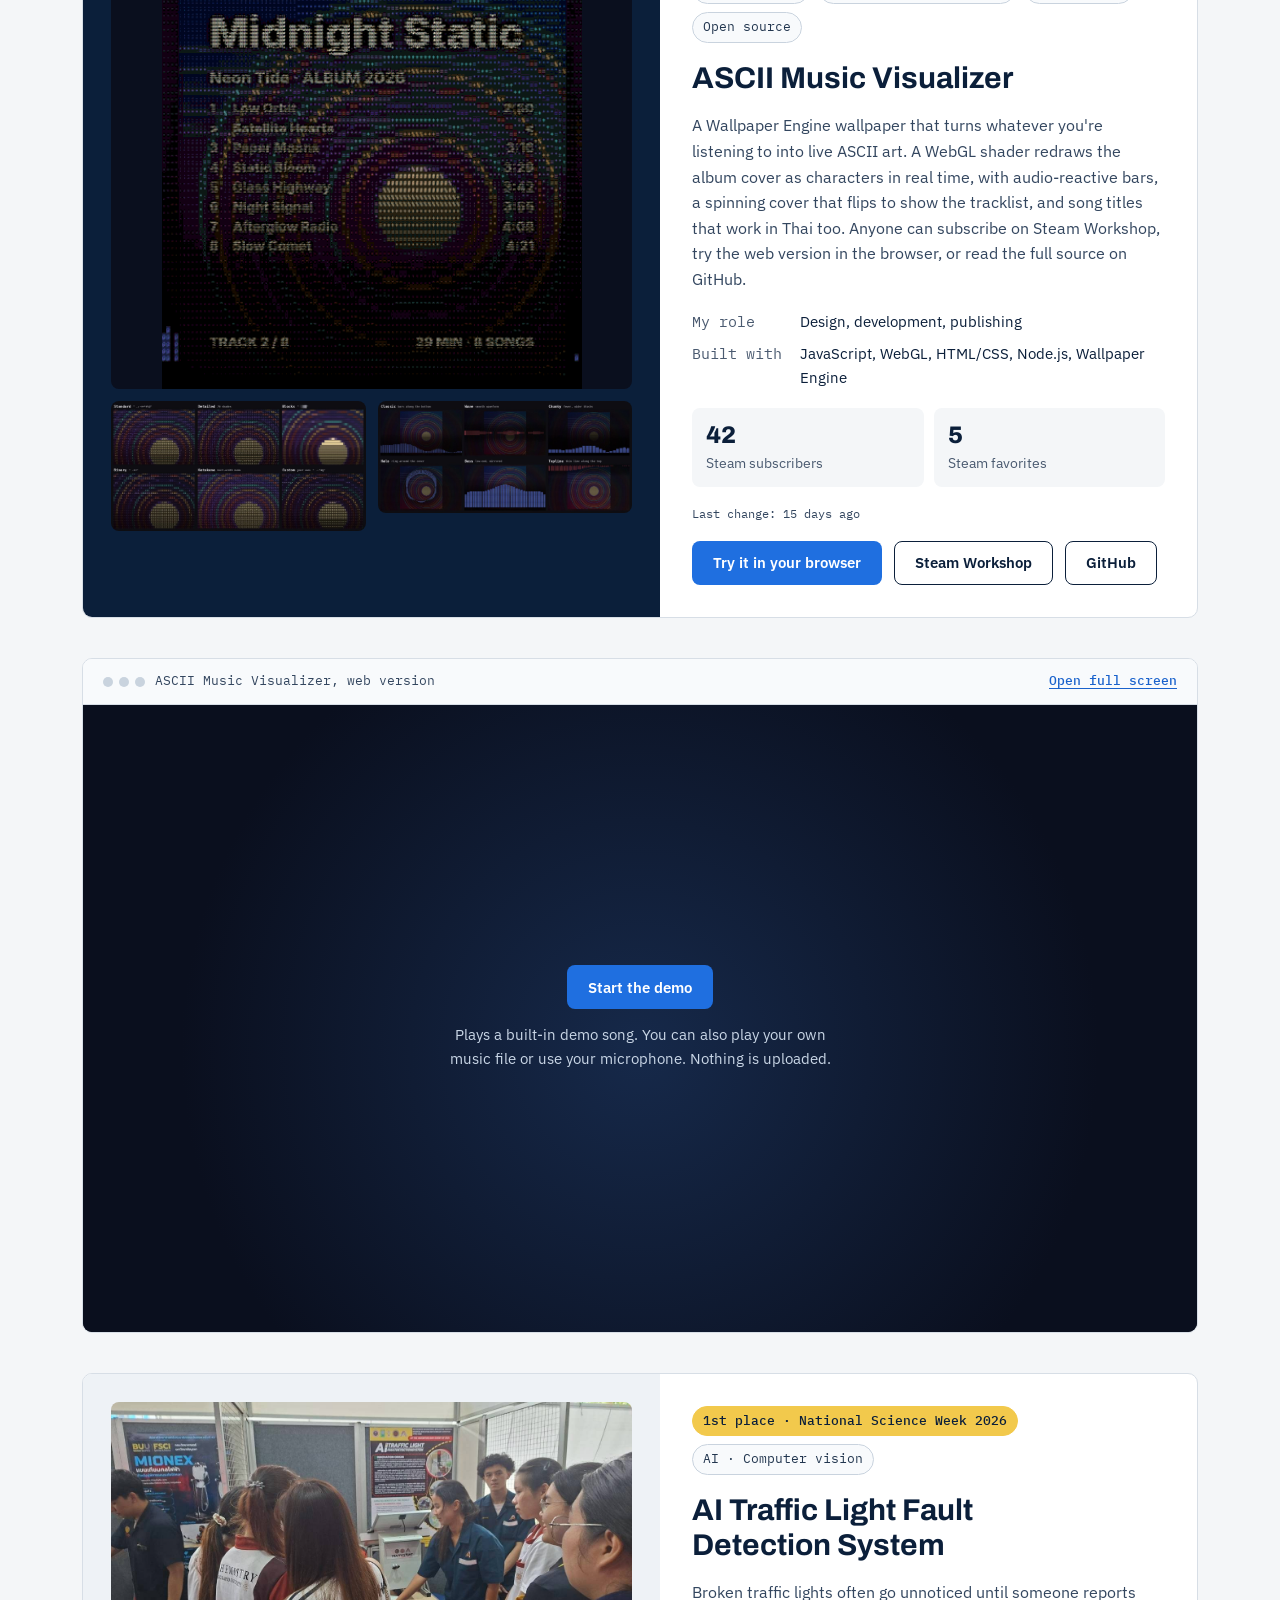
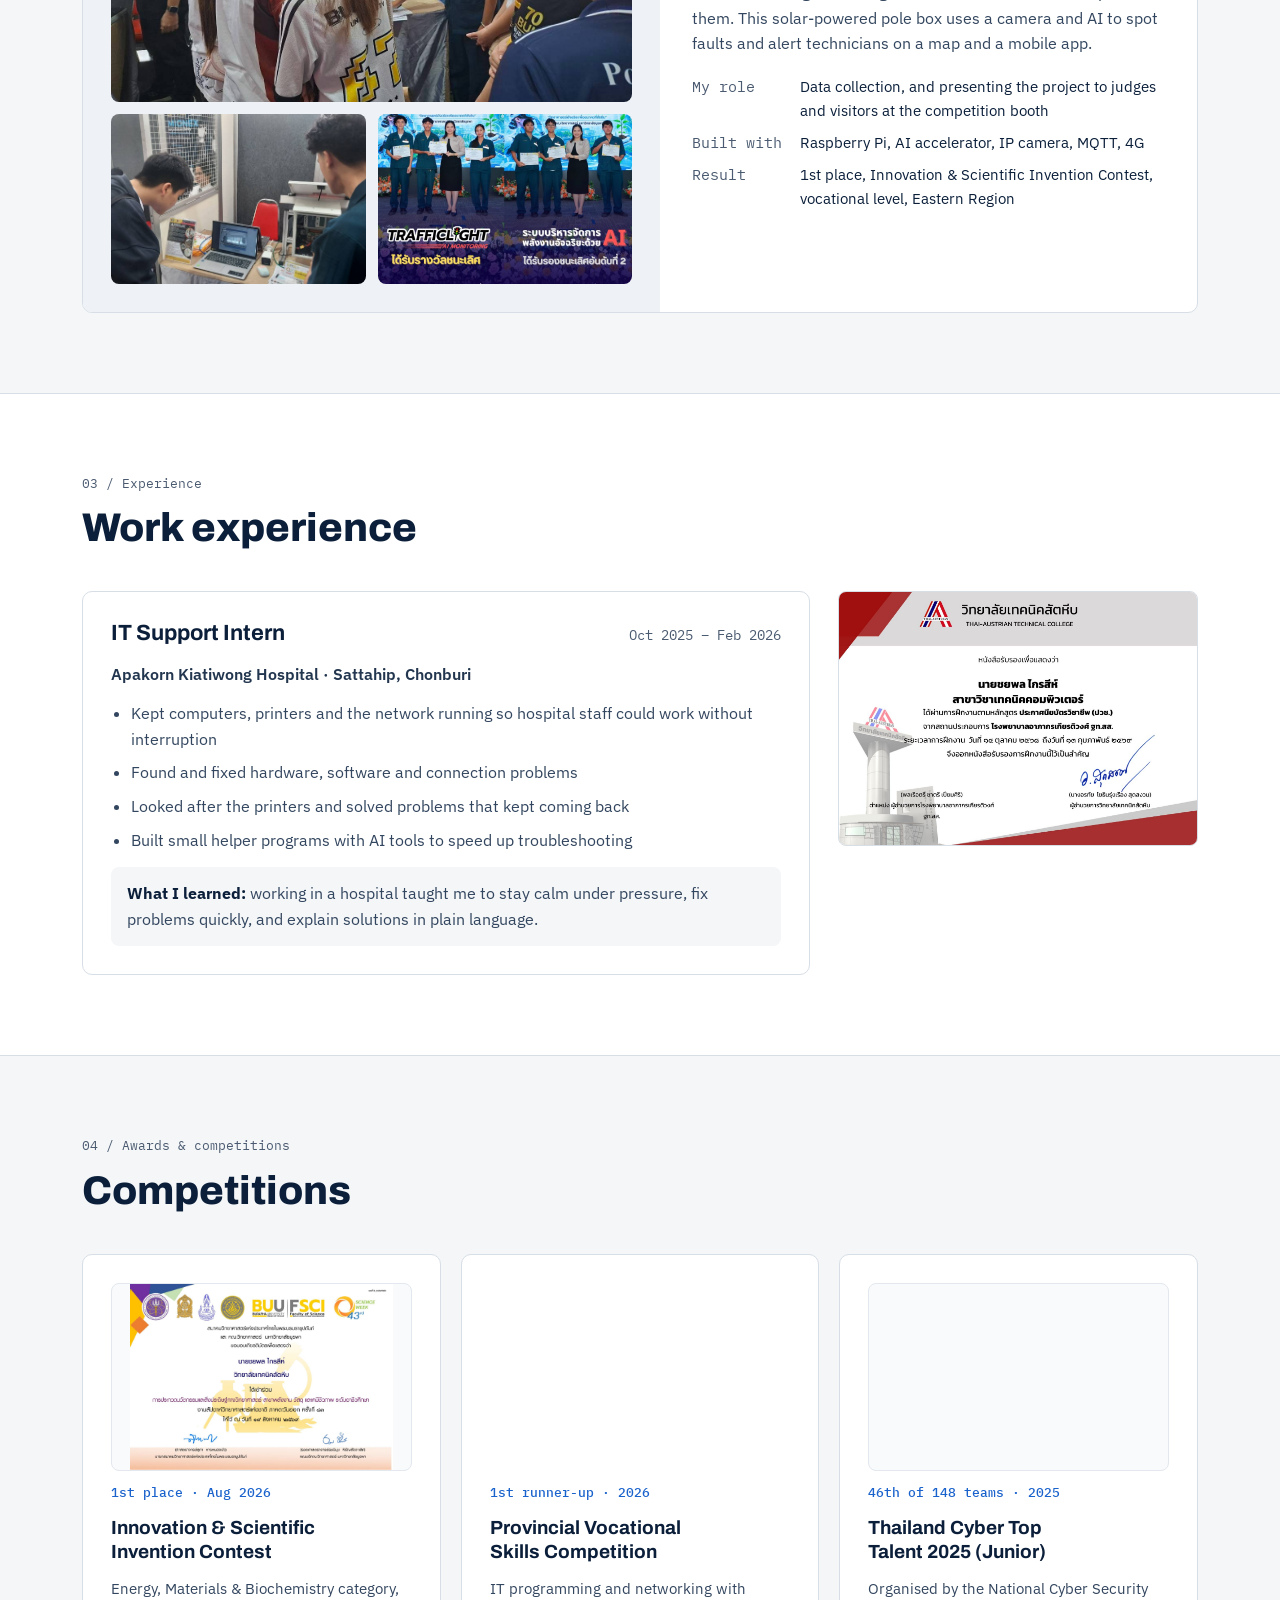
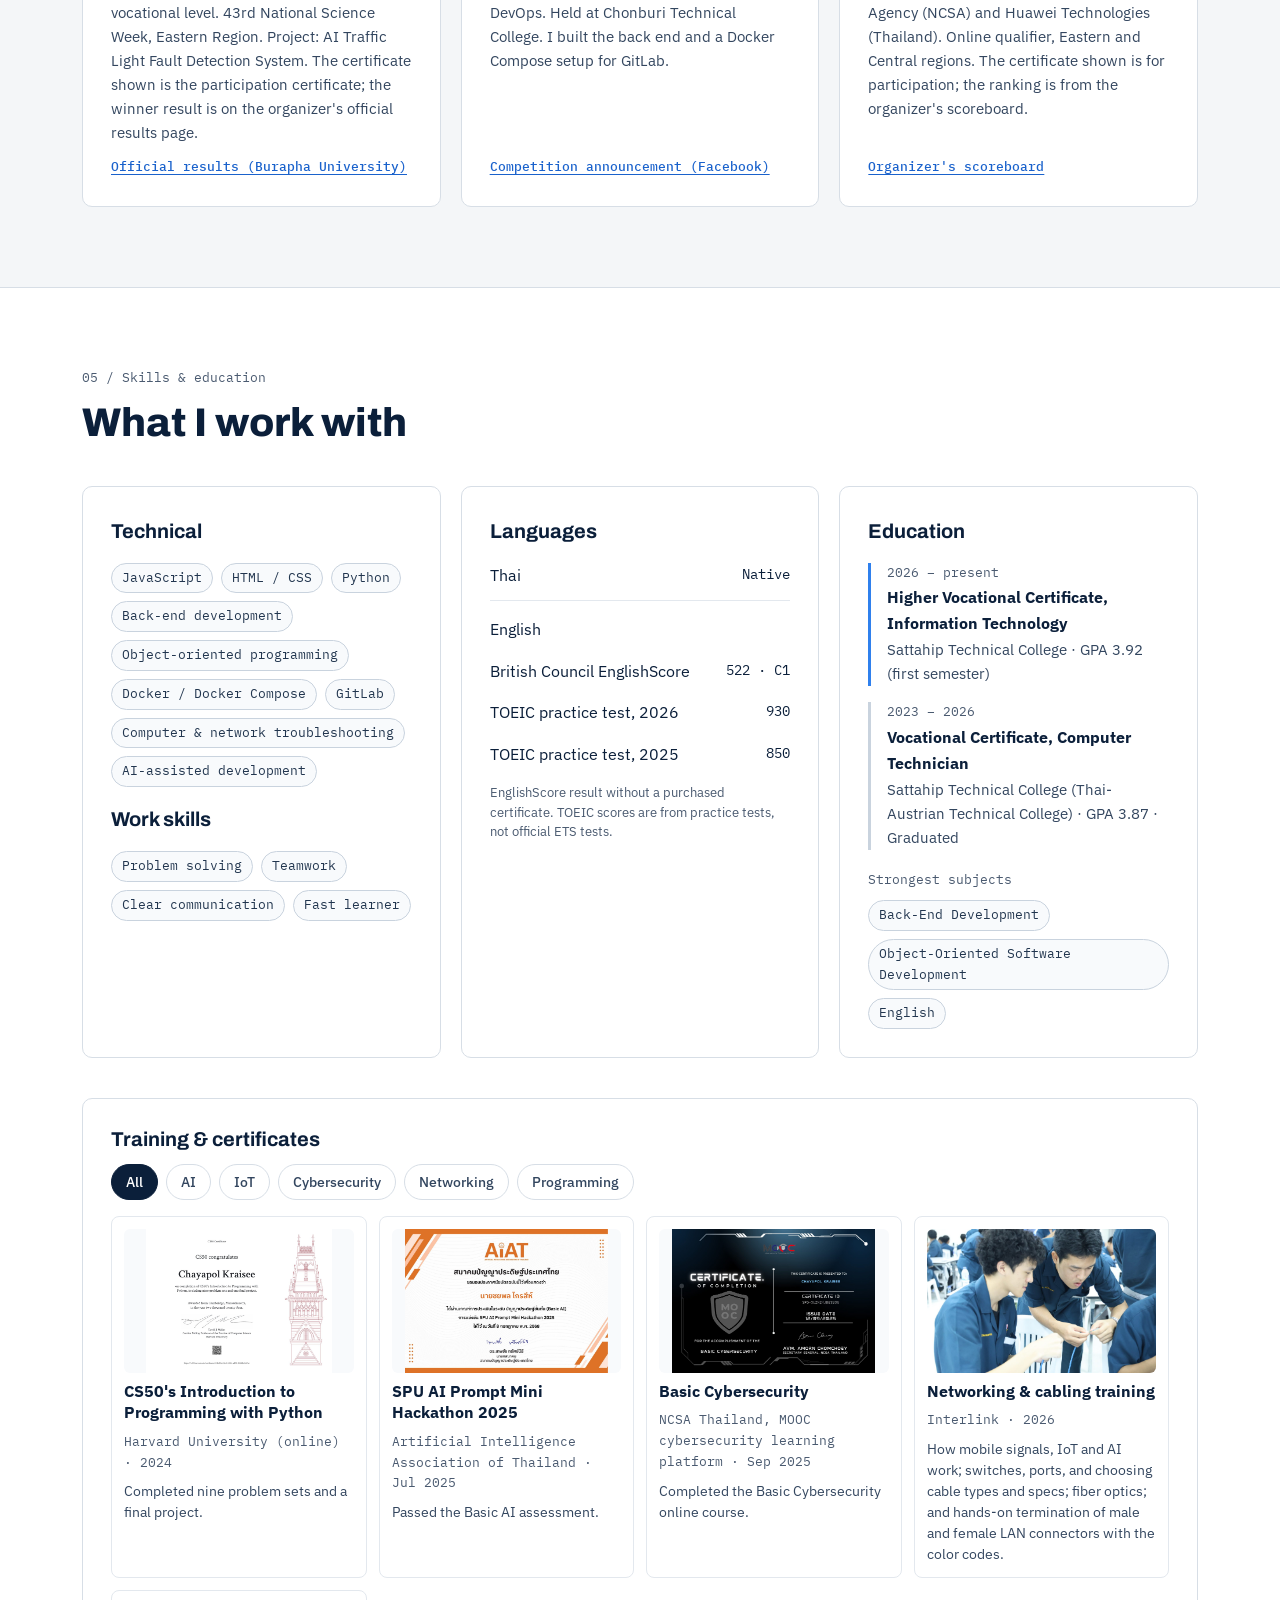
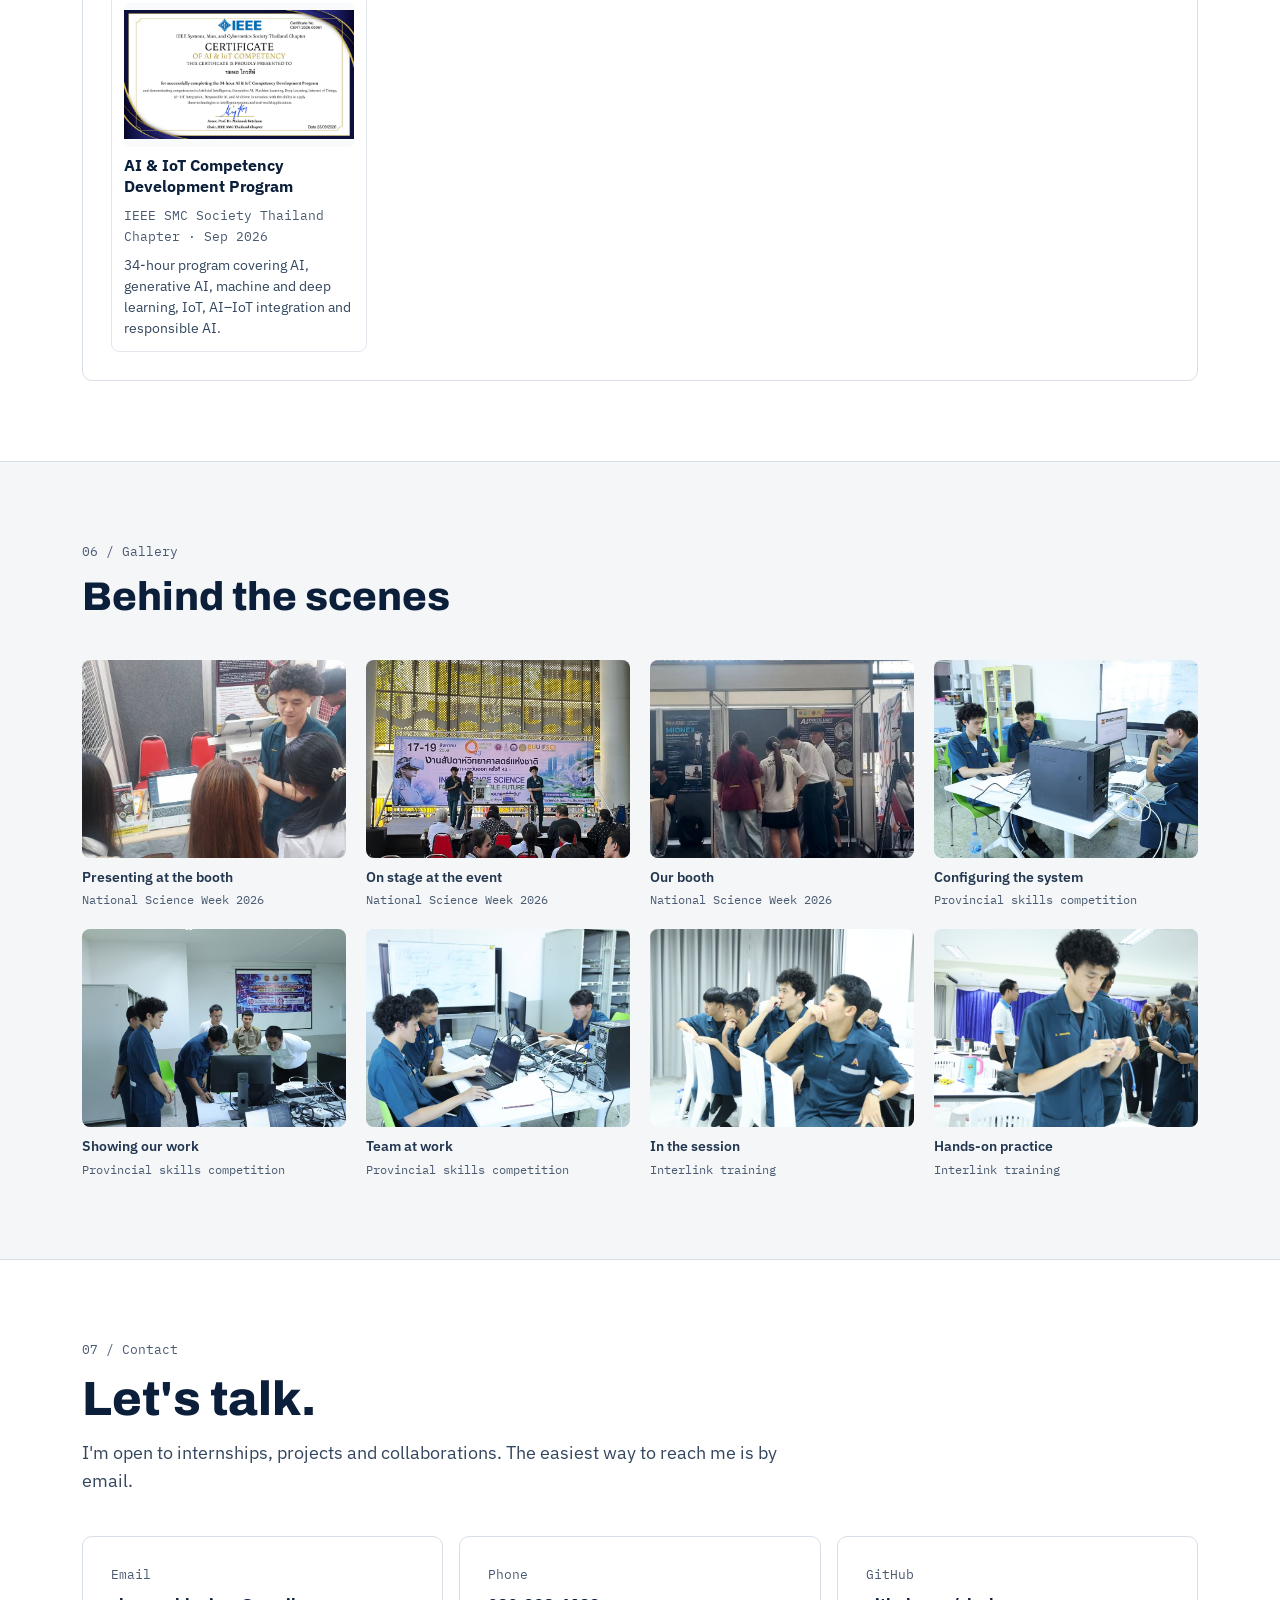
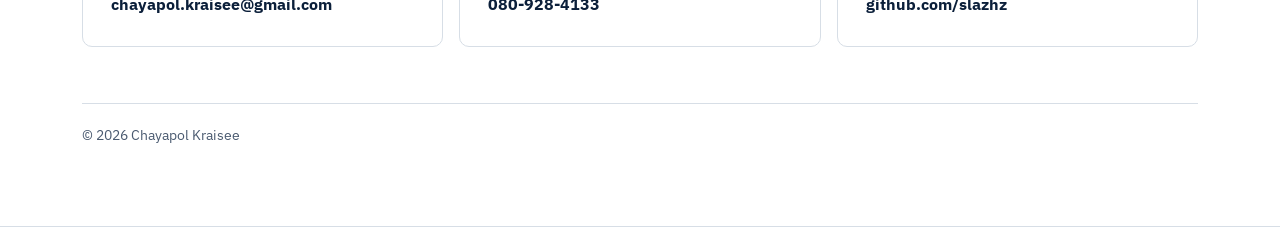
==== commit 130e31b5: "feat: link the DevOps competition card to the host's announcement Co-Authored-By: Claude Sonnet 5.5 " ====
--- a/index.html
+++ b/index.html
@@ -222,6 +222,7 @@
         <span class="award-when">1st runner-up · 2026</span>
         <h3>Provincial Vocational Skills Competition</h3>
         <p>IT programming and networking with DevOps. Held at Chonburi Technical College. I built the back end and a Docker Compose setup for GitLab.</p>
+        <a class="award-link" href="https://www.facebook.com/story.php?story_fbid=1732654875536759&amp;id=100063767881647" rel="noopener noreferrer">Competition announcement (Facebook)</a>
       </div>
       <div class="card award">
         <img class="contain" src="assets/img/cert-cyber.jpg" width="990" height="1400" loading="lazy" decoding="async" alt="Certificate of appreciation, Thailand Cyber Top Talent 2025">
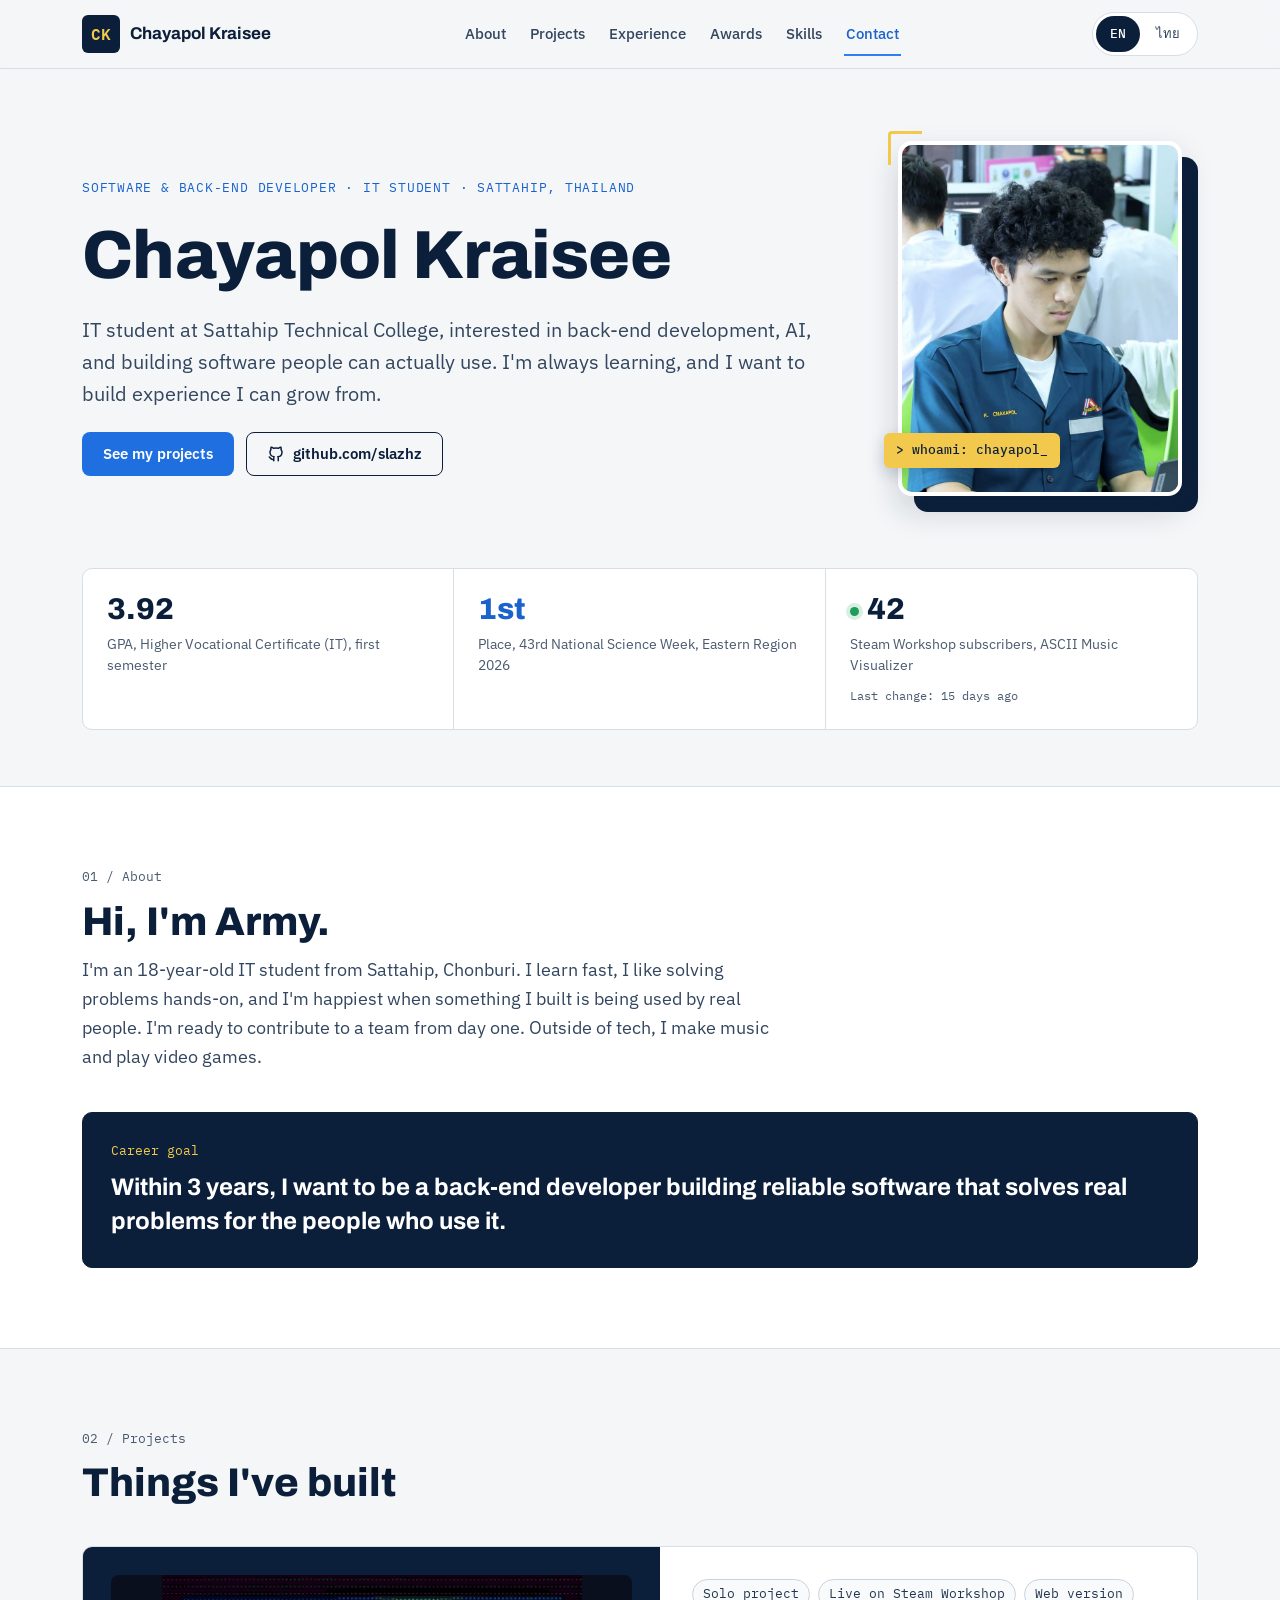
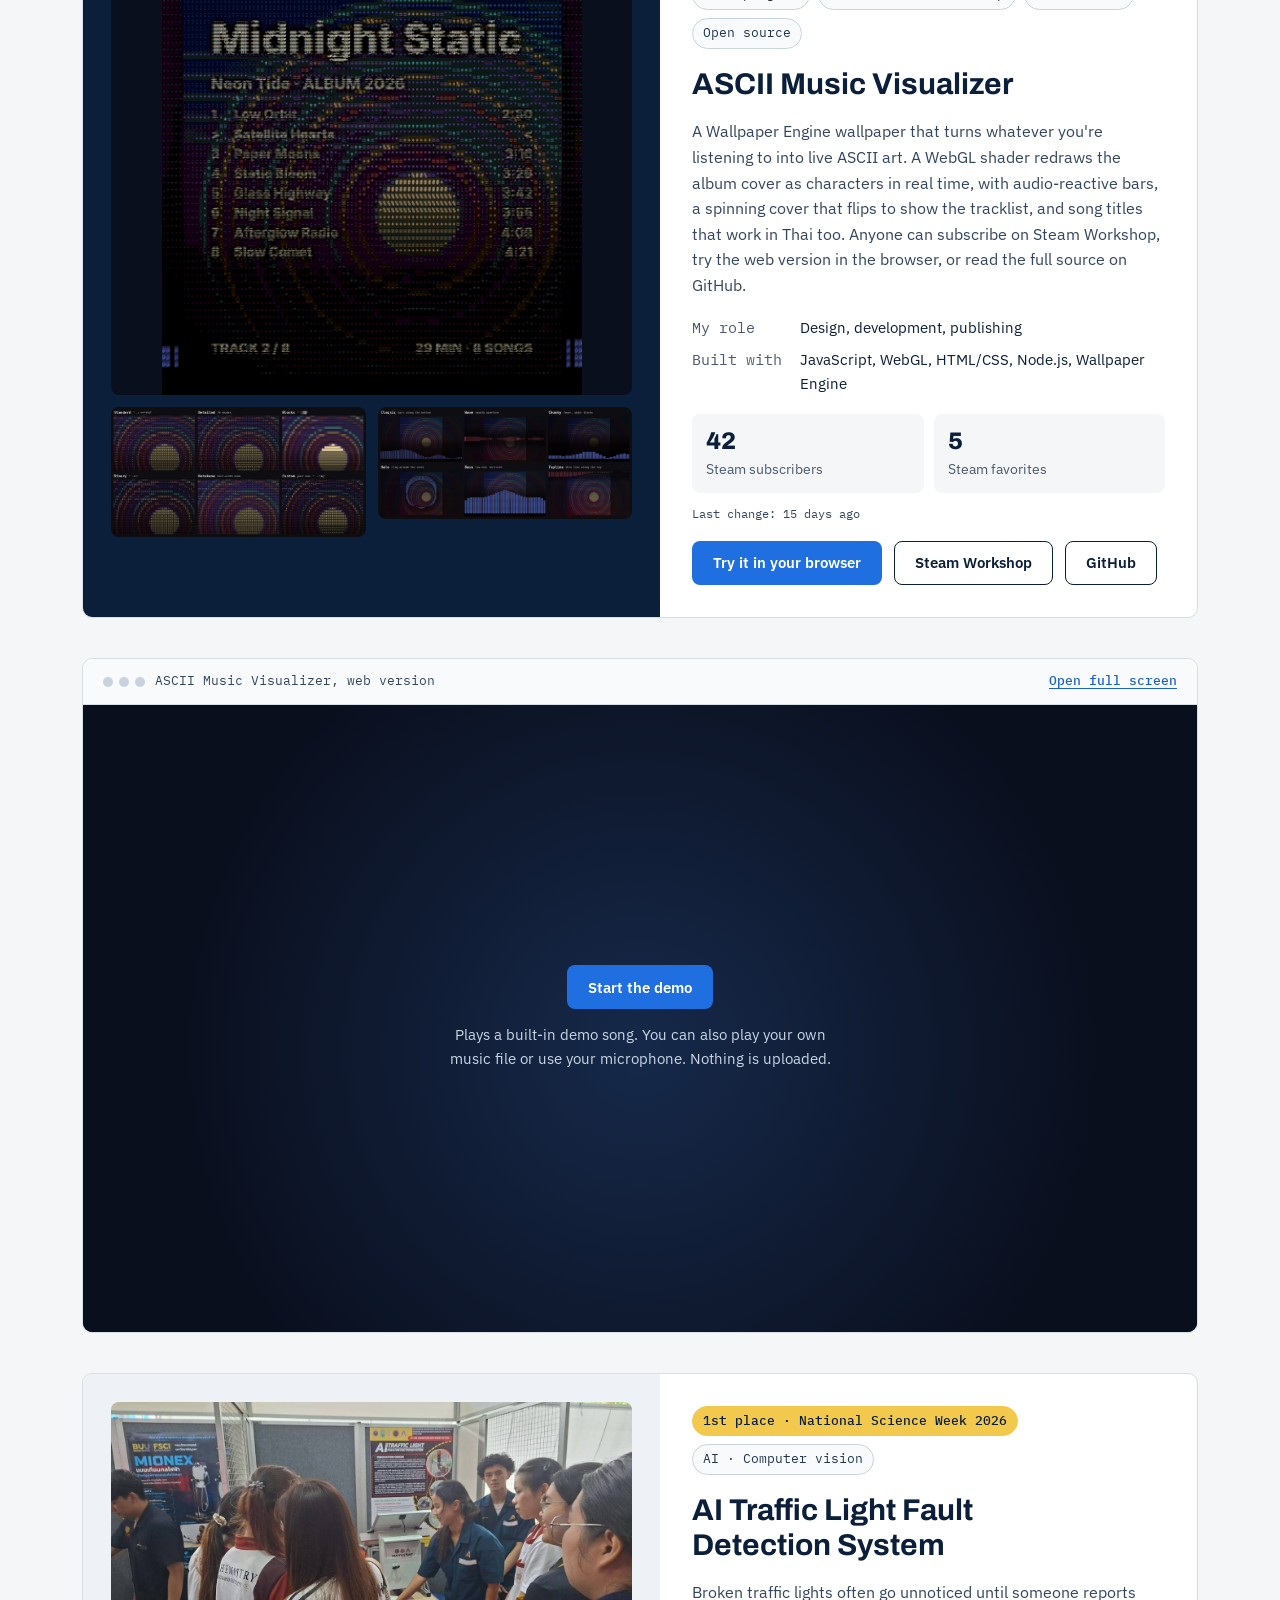
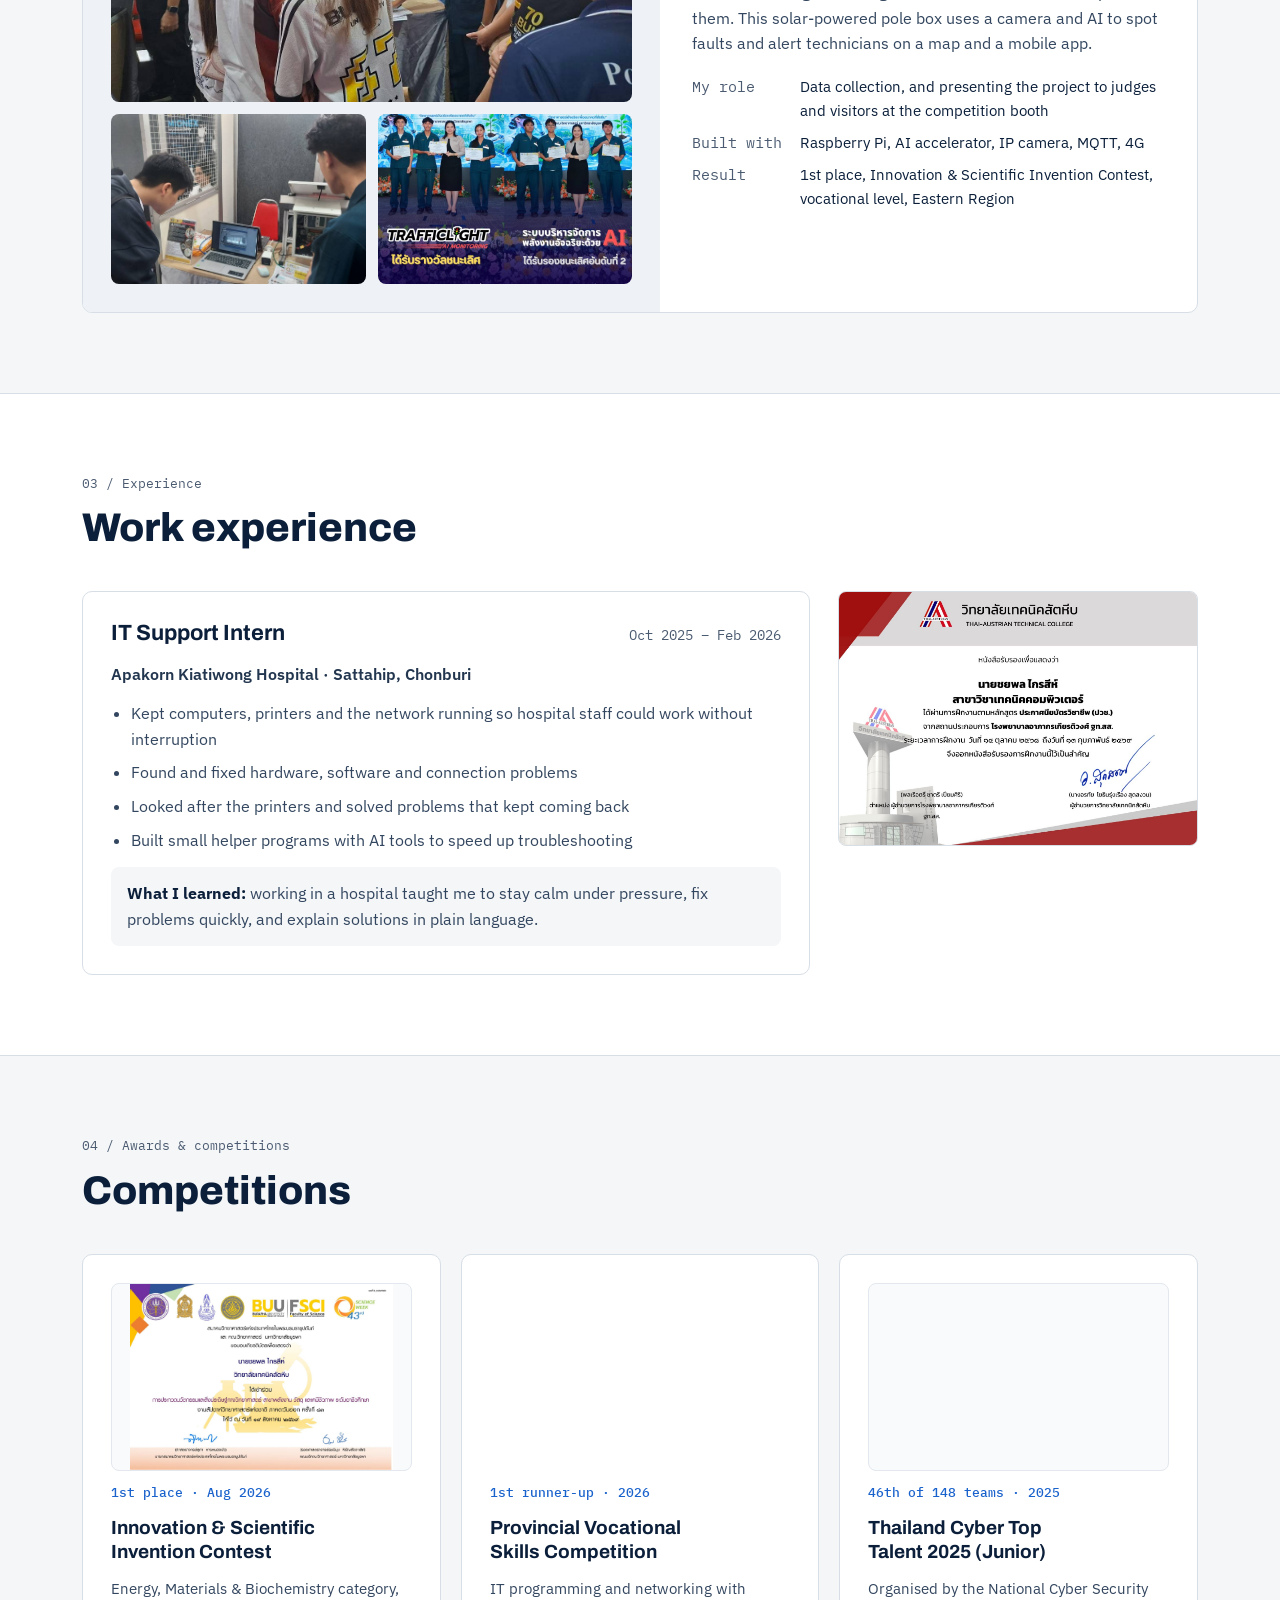
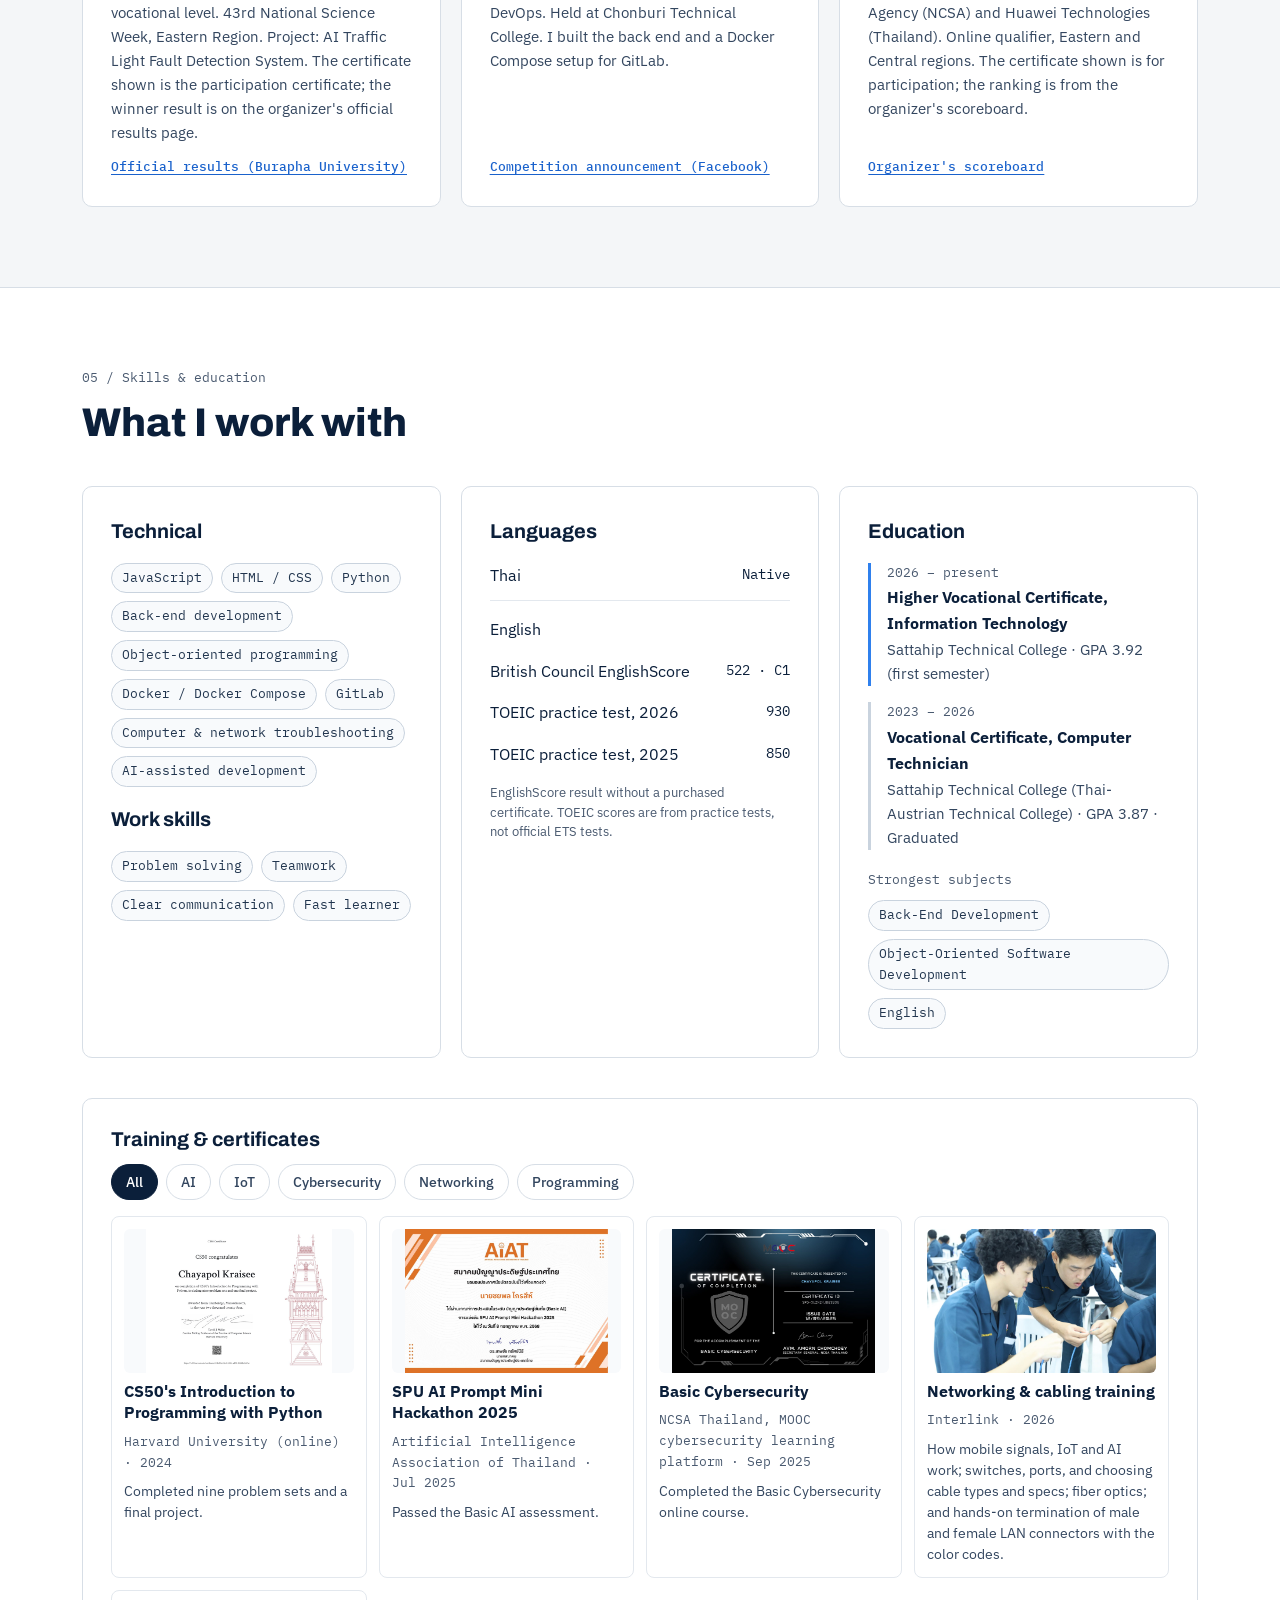
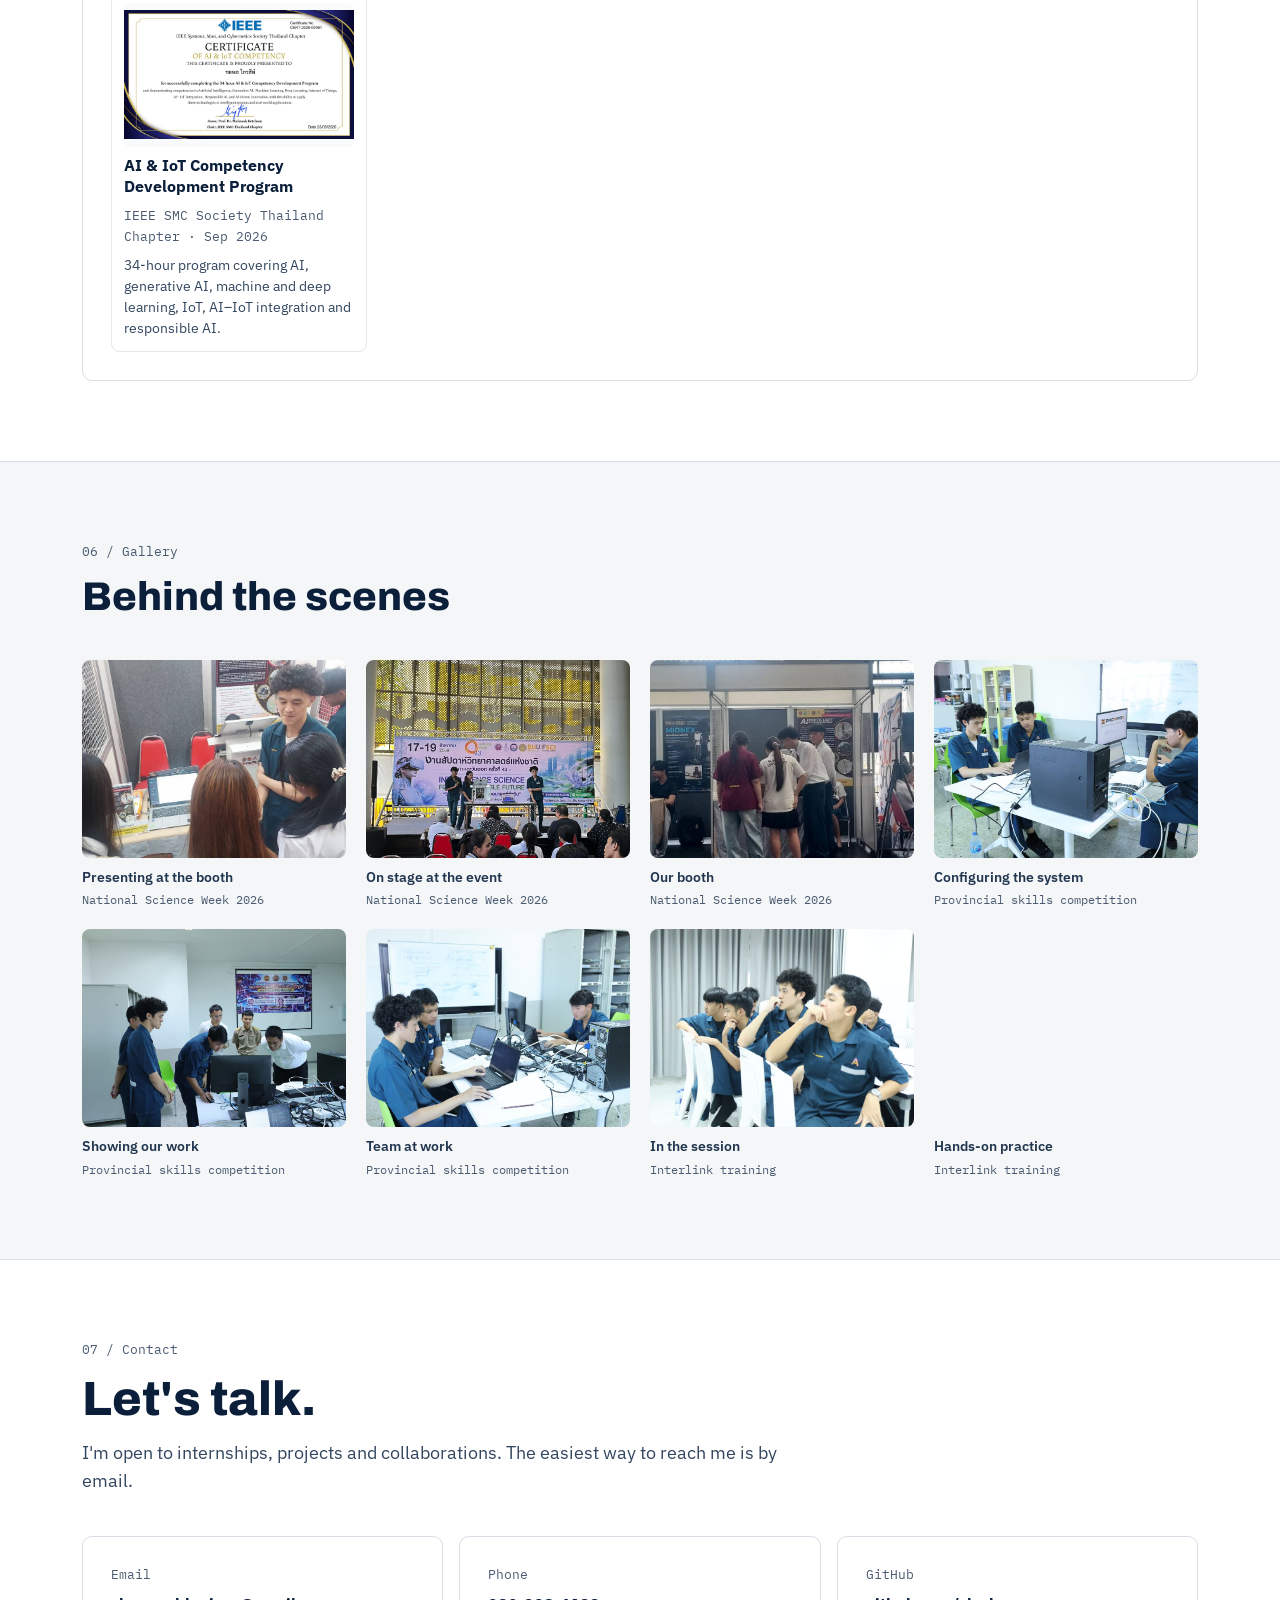
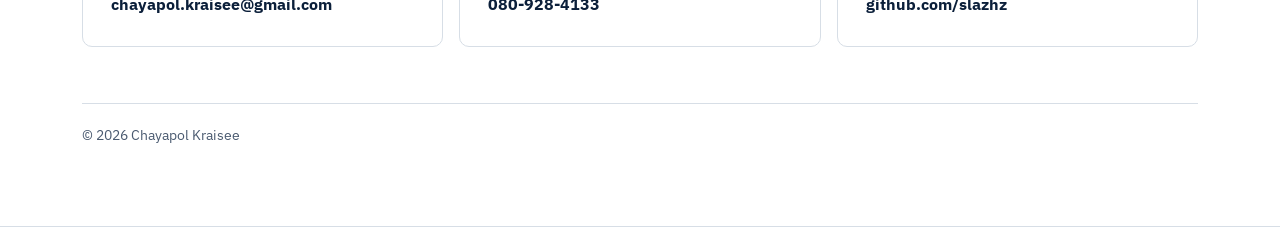
==== commit 9daa0372: "style: loosen the Steam stats lines One line per fact, growth line first. The hero strip shows just " ====
--- a/index.html
+++ b/index.html
@@ -83,7 +83,7 @@
       <div class="stat">
         <div class="stat-n"><span class="live-dot" aria-hidden="true"></span><span data-steam="subscriptions">Live</span></div>
         <div class="stat-l">Steam Workshop subscribers, ASCII Music Visualizer</div>
-        <p class="steam-meta" data-steam-meta></p>
+        <p class="steam-meta" data-steam-meta="brief"></p>
       </div>
     </div>
   </div>
--- a/assets/css/style.css
+++ b/assets/css/style.css
@@ -59,6 +59,7 @@
   background: var(--navy); color: #fff; padding: 10px 16px; border-radius: 6px;
 }
 .skip:focus { top: 12px; color: #fff; }
+.skip:hover { color: #fff; }   /* the global a:hover is navy, which is invisible on this navy button */
 
 /* ---------- Header ---------- */
 .site-header {
@@ -157,8 +158,13 @@
 }
 .stat-n.hi { color: var(--blue-ink); }
 .stat-l { font-size: 14px; color: var(--muted); margin-top: 8px; line-height: 1.45; }
-.steam-meta { margin: 6px 0 0; font-family: var(--font-mono); font-size: 12px; line-height: 1.5; color: var(--muted); }
+.steam-meta {
+  display: flex; flex-direction: column; gap: 4px; margin: 12px 0 0;
+  font-family: var(--font-mono); font-size: 12px; line-height: 1.5; color: var(--muted);
+}
 .steam-meta:empty { display: none; }
+.steam-meta__trend { color: var(--blue-ink); font-weight: 500; }
+.mini-stats + .steam-meta { margin: -6px 0 0; }   /* the project body already has an 18px gap */
 .live-dot {
   display: inline-block; width: 9px; height: 9px; border-radius: 50%; margin-right: 8px; vertical-align: middle;
   background: #1E9E5A; box-shadow: 0 0 0 4px rgba(30, 158, 90, .16);
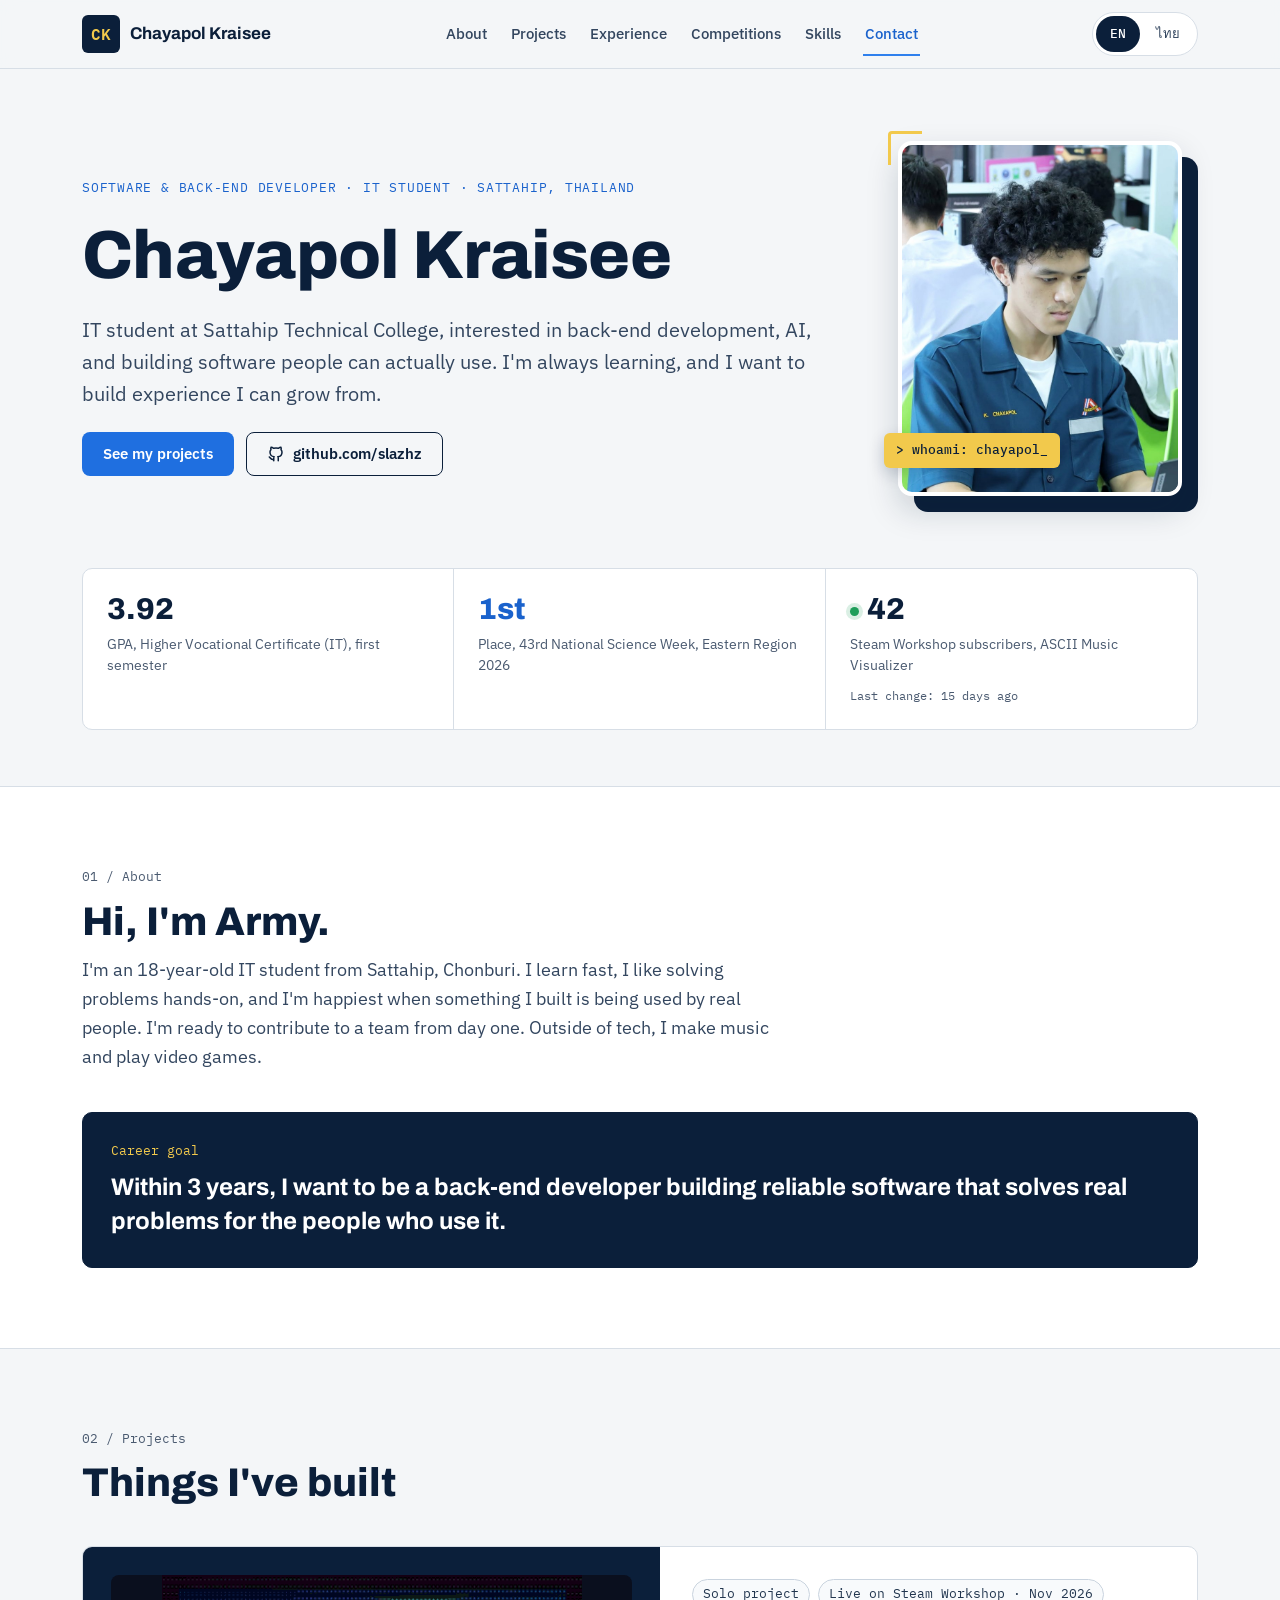
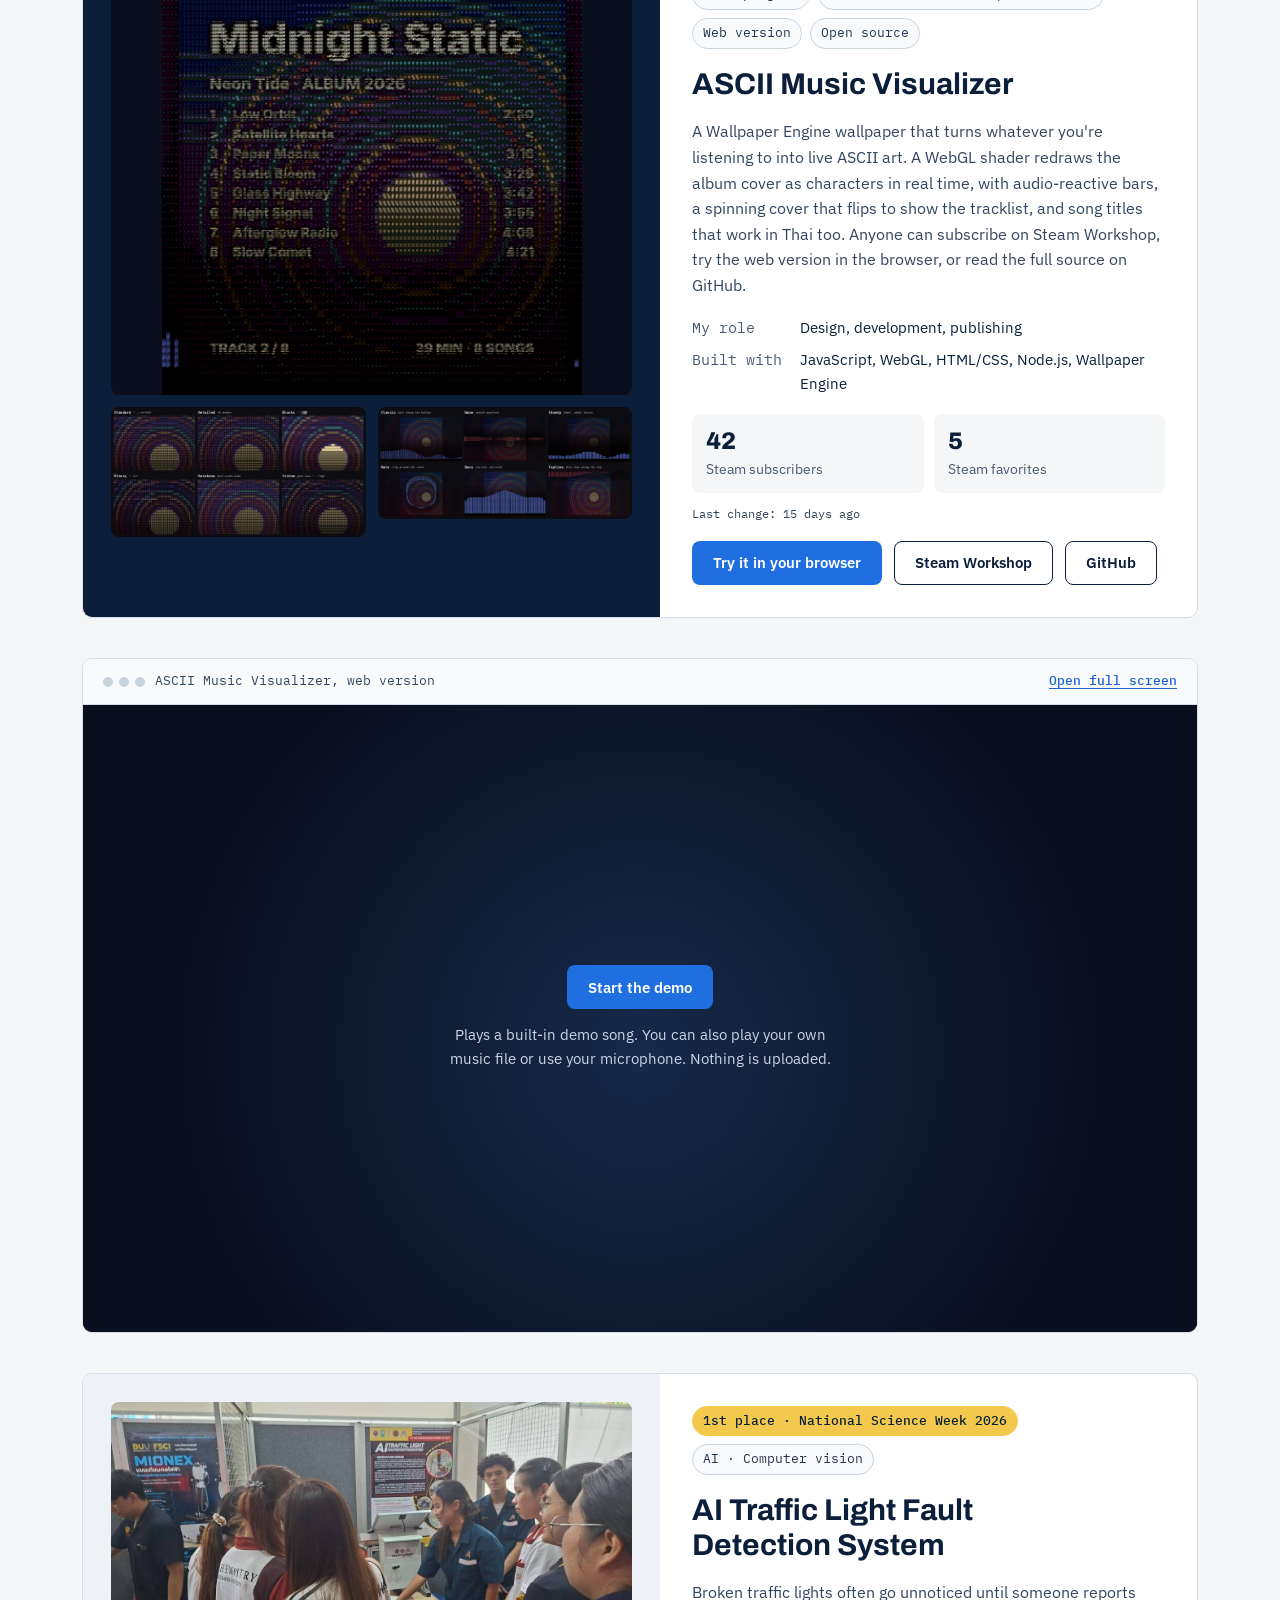
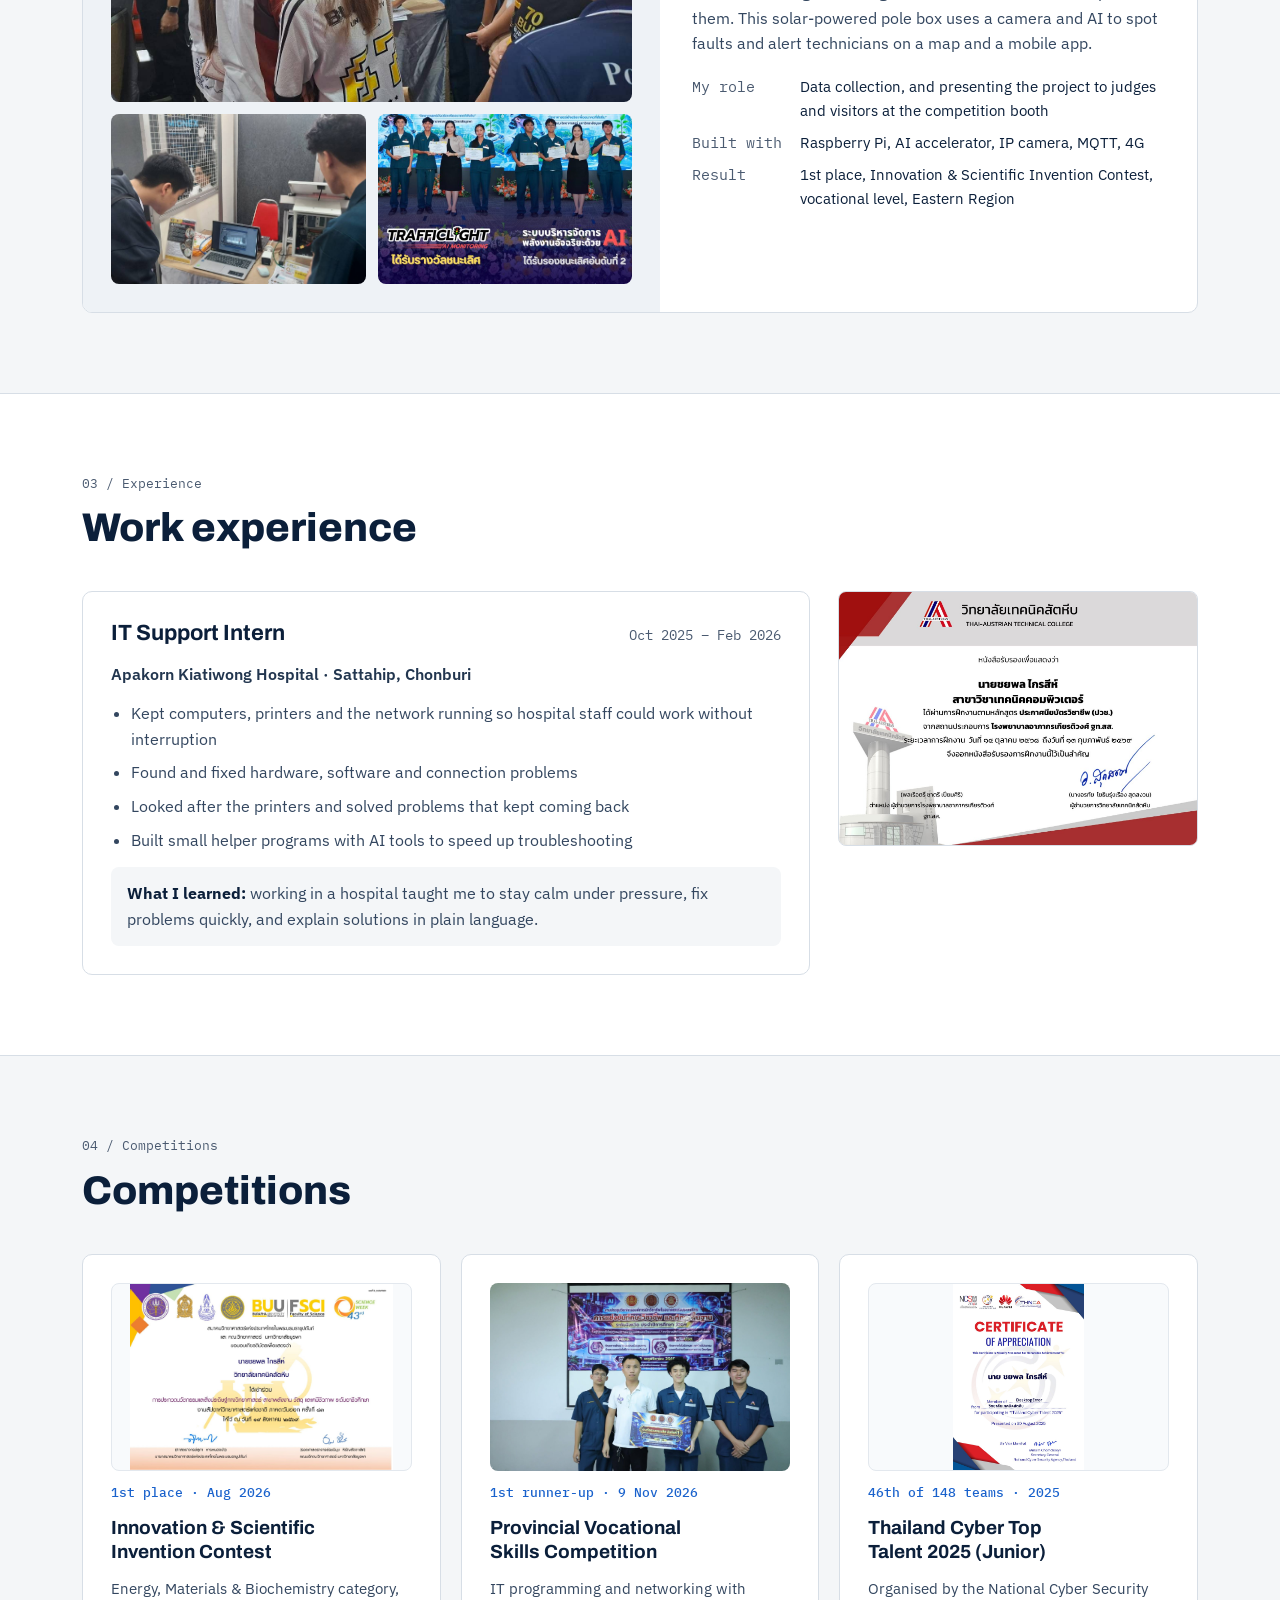
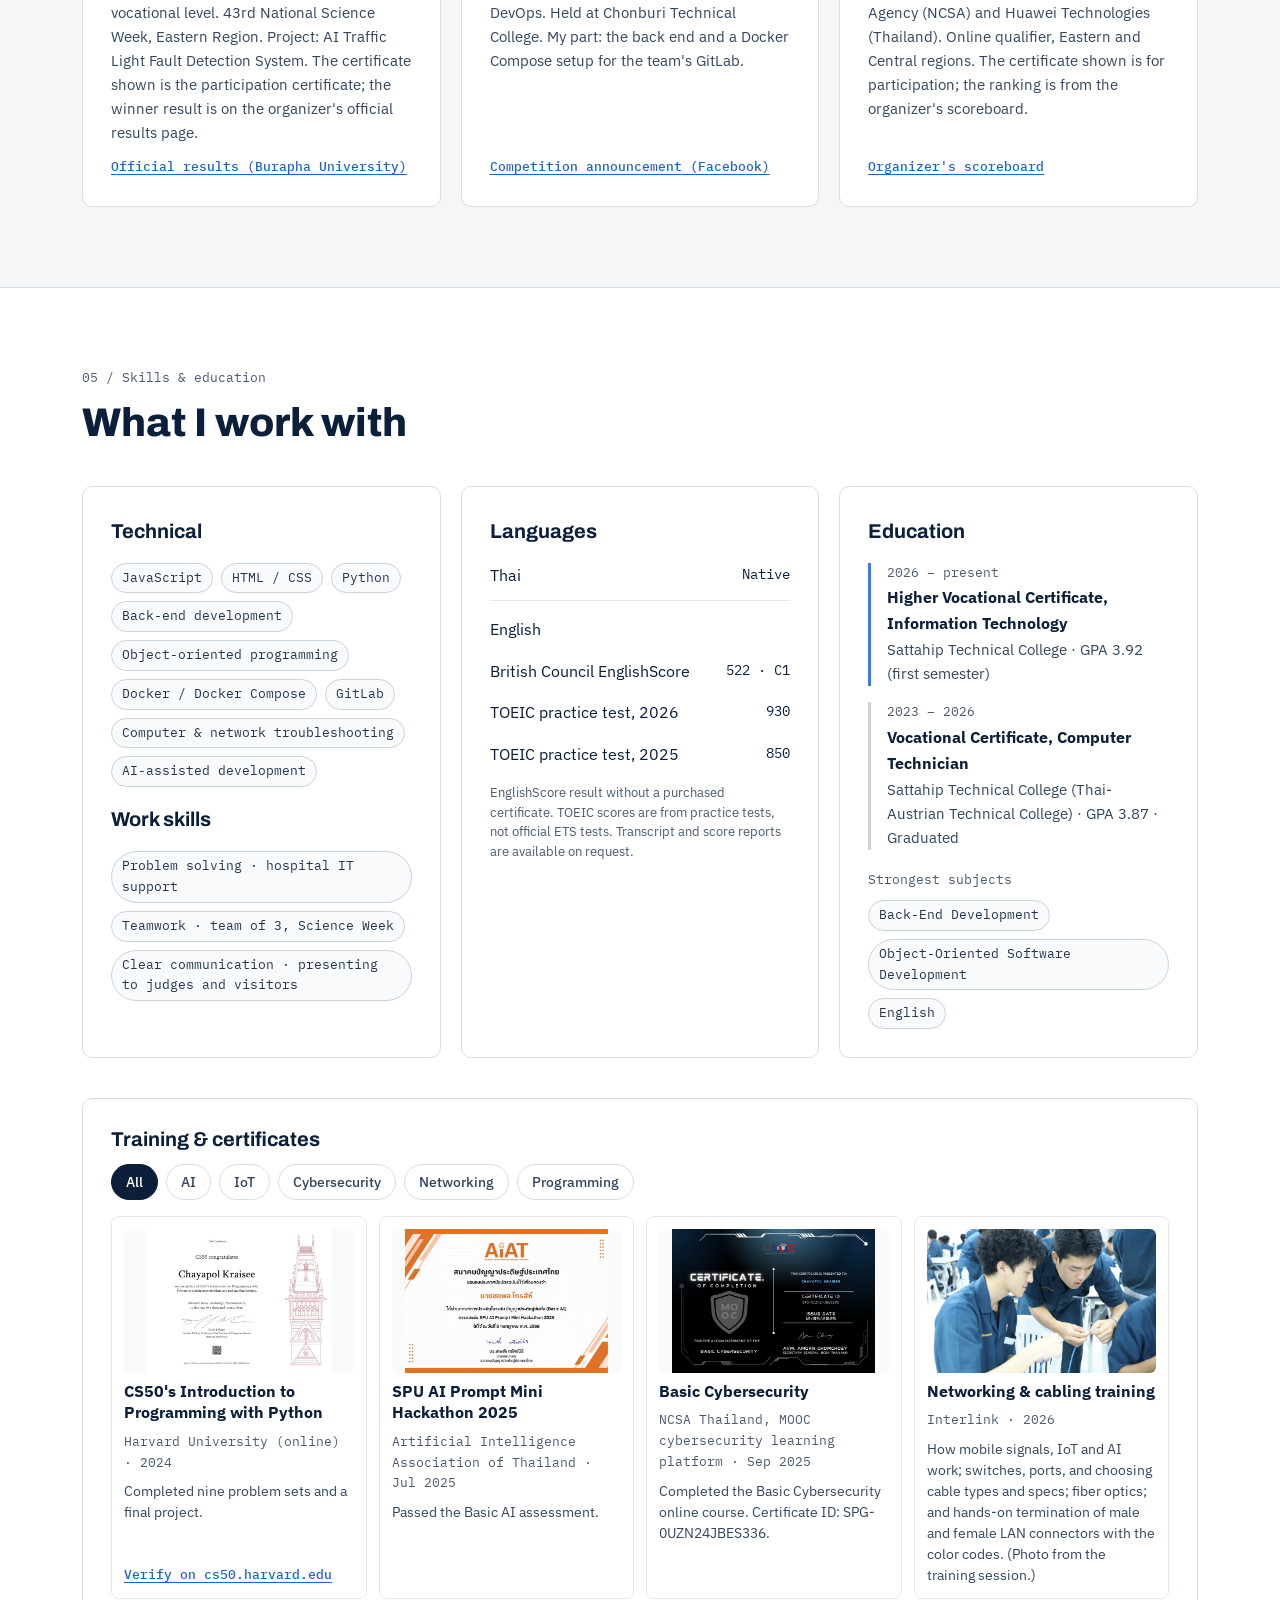
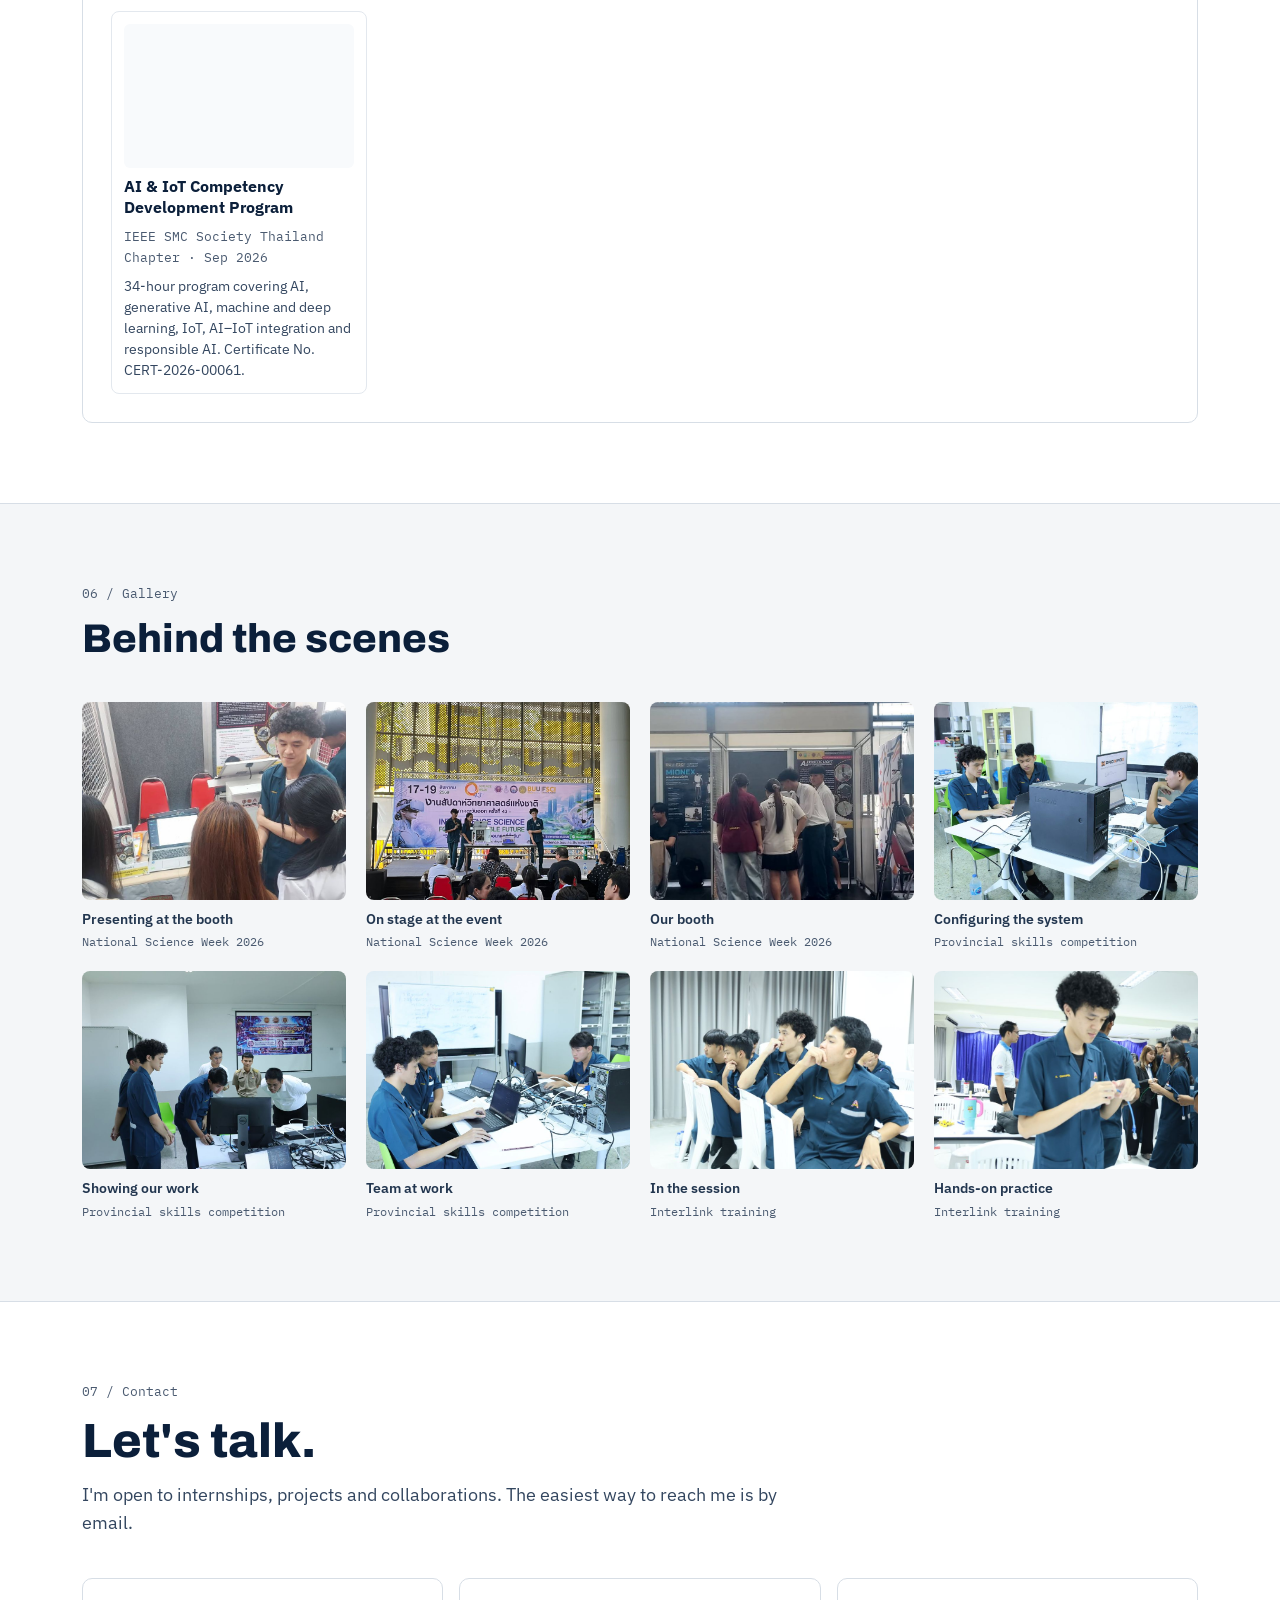
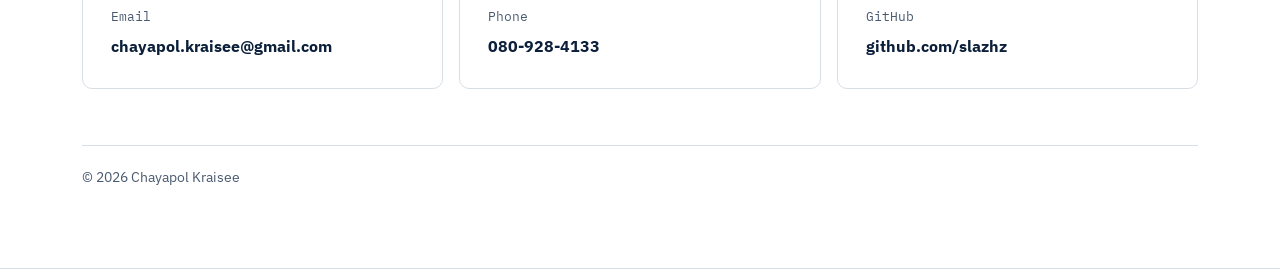
==== commit bdc30fb6: "content: dates, verification links, 'on request' note and small wording fixes - Nov 2026 on the visu" ====
--- a/index.html
+++ b/index.html
@@ -37,7 +37,7 @@
       <a href="#about">About</a>
       <a href="#projects">Projects</a>
       <a href="#experience">Experience</a>
-      <a href="#awards">Awards</a>
+      <a href="#awards">Competitions</a>
       <a href="#skills">Skills</a>
       <a href="#contact">Contact</a>
     </nav>
@@ -120,7 +120,7 @@
         </div>
       </div>
       <div class="project-body">
-        <div class="tags"><span class="tag">Solo project</span><span class="tag">Live on Steam Workshop</span><span class="tag">Web version</span><span class="tag">Open source</span></div>
+        <div class="tags"><span class="tag">Solo project</span><span class="tag">Live on Steam Workshop · Nov 2026</span><span class="tag">Web version</span><span class="tag">Open source</span></div>
         <h3 id="p-amv" class="project-title">ASCII Music Visualizer</h3>
         <p>A Wallpaper Engine wallpaper that turns whatever you're listening to into live ASCII art. A WebGL shader redraws the album cover as characters in real time, with audio-reactive bars, a spinning cover that flips to show the tracklist, and song titles that work in Thai too. Anyone can subscribe on Steam Workshop, try the web version in the browser, or read the full source on GitHub.</p>
         <dl class="facts">
@@ -205,7 +205,7 @@
 <section id="awards" class="section">
   <div class="wrap">
     <div class="section-head">
-      <span class="secnum">04 / Awards &amp; competitions</span>
+      <span class="secnum">04 / Competitions</span>
       <h2 class="h2">Competitions</h2>
     </div>
     <div class="grid-3">
@@ -219,9 +219,9 @@
       </div>
       <div class="card award">
         <img class="cover" src="assets/img/devops-award.jpg" width="1600" height="1066" loading="lazy" decoding="async" alt="The team holding the first runner-up award at the provincial skills competition" style="object-position: center 60%">
-        <span class="award-when">1st runner-up · 2026</span>
+        <span class="award-when">1st runner-up · 9 Nov 2026</span>
         <h3>Provincial Vocational Skills Competition</h3>
-        <p>IT programming and networking with DevOps. Held at Chonburi Technical College. I built the back end and a Docker Compose setup for GitLab.</p>
+        <p>IT programming and networking with DevOps. Held at Chonburi Technical College. My part: the back end and a Docker Compose setup for the team's GitLab.</p>
         <a class="award-link" href="https://www.facebook.com/story.php?story_fbid=1732654875536759&amp;id=100063767881647" rel="noopener noreferrer">Competition announcement (Facebook)</a>
       </div>
       <div class="card award">
@@ -247,7 +247,7 @@
         <h3>Technical</h3>
         <div class="tags"><span class="tag">JavaScript</span><span class="tag">HTML / CSS</span><span class="tag">Python</span><span class="tag">Back-end development</span><span class="tag">Object-oriented programming</span><span class="tag">Docker / Docker Compose</span><span class="tag">GitLab</span><span class="tag">Computer &amp; network troubleshooting</span><span class="tag">AI-assisted development</span></div>
         <h3>Work skills</h3>
-        <div class="tags"><span class="tag">Problem solving</span><span class="tag">Teamwork</span><span class="tag">Clear communication</span><span class="tag">Fast learner</span></div>
+        <div class="tags"><span class="tag">Problem solving · hospital IT support</span><span class="tag">Teamwork · team of 3, Science Week</span><span class="tag">Clear communication · presenting to judges and visitors</span></div>
       </div>
       <div class="card">
         <h3>Languages</h3>
@@ -256,7 +256,7 @@
         <div class="row"><span>British Council EnglishScore</span><span class="mono">522 · C1</span></div>
         <div class="row"><span>TOEIC practice test, 2026</span><span class="mono">930</span></div>
         <div class="row"><span>TOEIC practice test, 2025</span><span class="mono">850</span></div>
-        <p class="note">EnglishScore result without a purchased certificate. TOEIC scores are from practice tests, not official ETS tests.</p>
+        <p class="note">EnglishScore result without a purchased certificate. TOEIC scores are from practice tests, not official ETS tests. Transcript and score reports are available on request.</p>
       </div>
       <div class="card">
         <h3>Education</h3>
@@ -286,6 +286,7 @@
           <strong>CS50's Introduction to Programming with Python</strong>
           <span class="mono">Harvard University (online) · 2024</span>
           <span>Completed nine problem sets and a final project.</span>
+          <a class="award-link" href="https://cs50.harvard.edu/certificates/23bdf2c6-bb30-42b3-ad90-2068db36b7ac" rel="noopener noreferrer">Verify on cs50.harvard.edu</a>
         </div>
         <div class="training" data-tags="ai">
           <img class="contain" src="assets/img/cert-aiat.jpg" width="1400" height="990" loading="lazy" decoding="async" alt="AIAT Basic AI certificate">
@@ -297,19 +298,19 @@
           <img class="contain" src="assets/img/cert-ncsa.jpg" width="1400" height="990" loading="lazy" decoding="async" alt="Basic Cybersecurity certificate from NCSA Thailand">
           <strong>Basic Cybersecurity</strong>
           <span class="mono">NCSA Thailand, MOOC cybersecurity learning platform · Sep 2025</span>
-          <span>Completed the Basic Cybersecurity online course.</span>
+          <span>Completed the Basic Cybersecurity online course. Certificate ID: SPG-0UZN24JBES336.</span>
         </div>
         <div class="training" data-tags="networking iot">
           <img class="cover" src="assets/img/interlink.jpg" width="1600" height="900" loading="lazy" decoding="async" alt="Hands-on cabling practice at the Interlink training">
           <strong>Networking &amp; cabling training</strong>
           <span class="mono">Interlink · 2026</span>
-          <span>How mobile signals, IoT and AI work; switches, ports, and choosing cable types and specs; fiber optics; and hands-on termination of male and female LAN connectors with the color codes.</span>
+          <span>How mobile signals, IoT and AI work; switches, ports, and choosing cable types and specs; fiber optics; and hands-on termination of male and female LAN connectors with the color codes. (Photo from the training session.)</span>
         </div>
         <div class="training" data-tags="ai iot">
           <img class="contain" src="assets/img/cert-ieee-aiot.jpg" width="1400" height="788" loading="lazy" decoding="async" alt="AI and IoT Competency certificate from the IEEE SMC Thailand Chapter">
           <strong>AI &amp; IoT Competency Development Program</strong>
           <span class="mono">IEEE SMC Society Thailand Chapter · Sep 2026</span>
-          <span>34-hour program covering AI, generative AI, machine and deep learning, IoT, AI–IoT integration and responsible AI.</span>
+          <span>34-hour program covering AI, generative AI, machine and deep learning, IoT, AI–IoT integration and responsible AI. Certificate No. CERT-2026-00061.</span>
         </div>
         <!-- END:certificates -->
       </div>
--- a/assets/css/style.css
+++ b/assets/css/style.css
@@ -279,7 +279,7 @@
 .training img.cover { object-fit: cover; }
 .training strong { font-size: 16px; line-height: 1.35; }
 .training .mono { font-size: 13px; color: var(--muted); }
-.training span:last-child { font-size: 14px; line-height: 1.5; color: var(--text-2); }
+.training span:not(.mono) { font-size: 14px; line-height: 1.5; color: var(--text-2); }   /* the description, even when a link follows it */
 
 /* ---------- Gallery ---------- */
 .gallery { display: grid; grid-template-columns: repeat(auto-fill, minmax(240px, 1fr)); gap: 20px; }
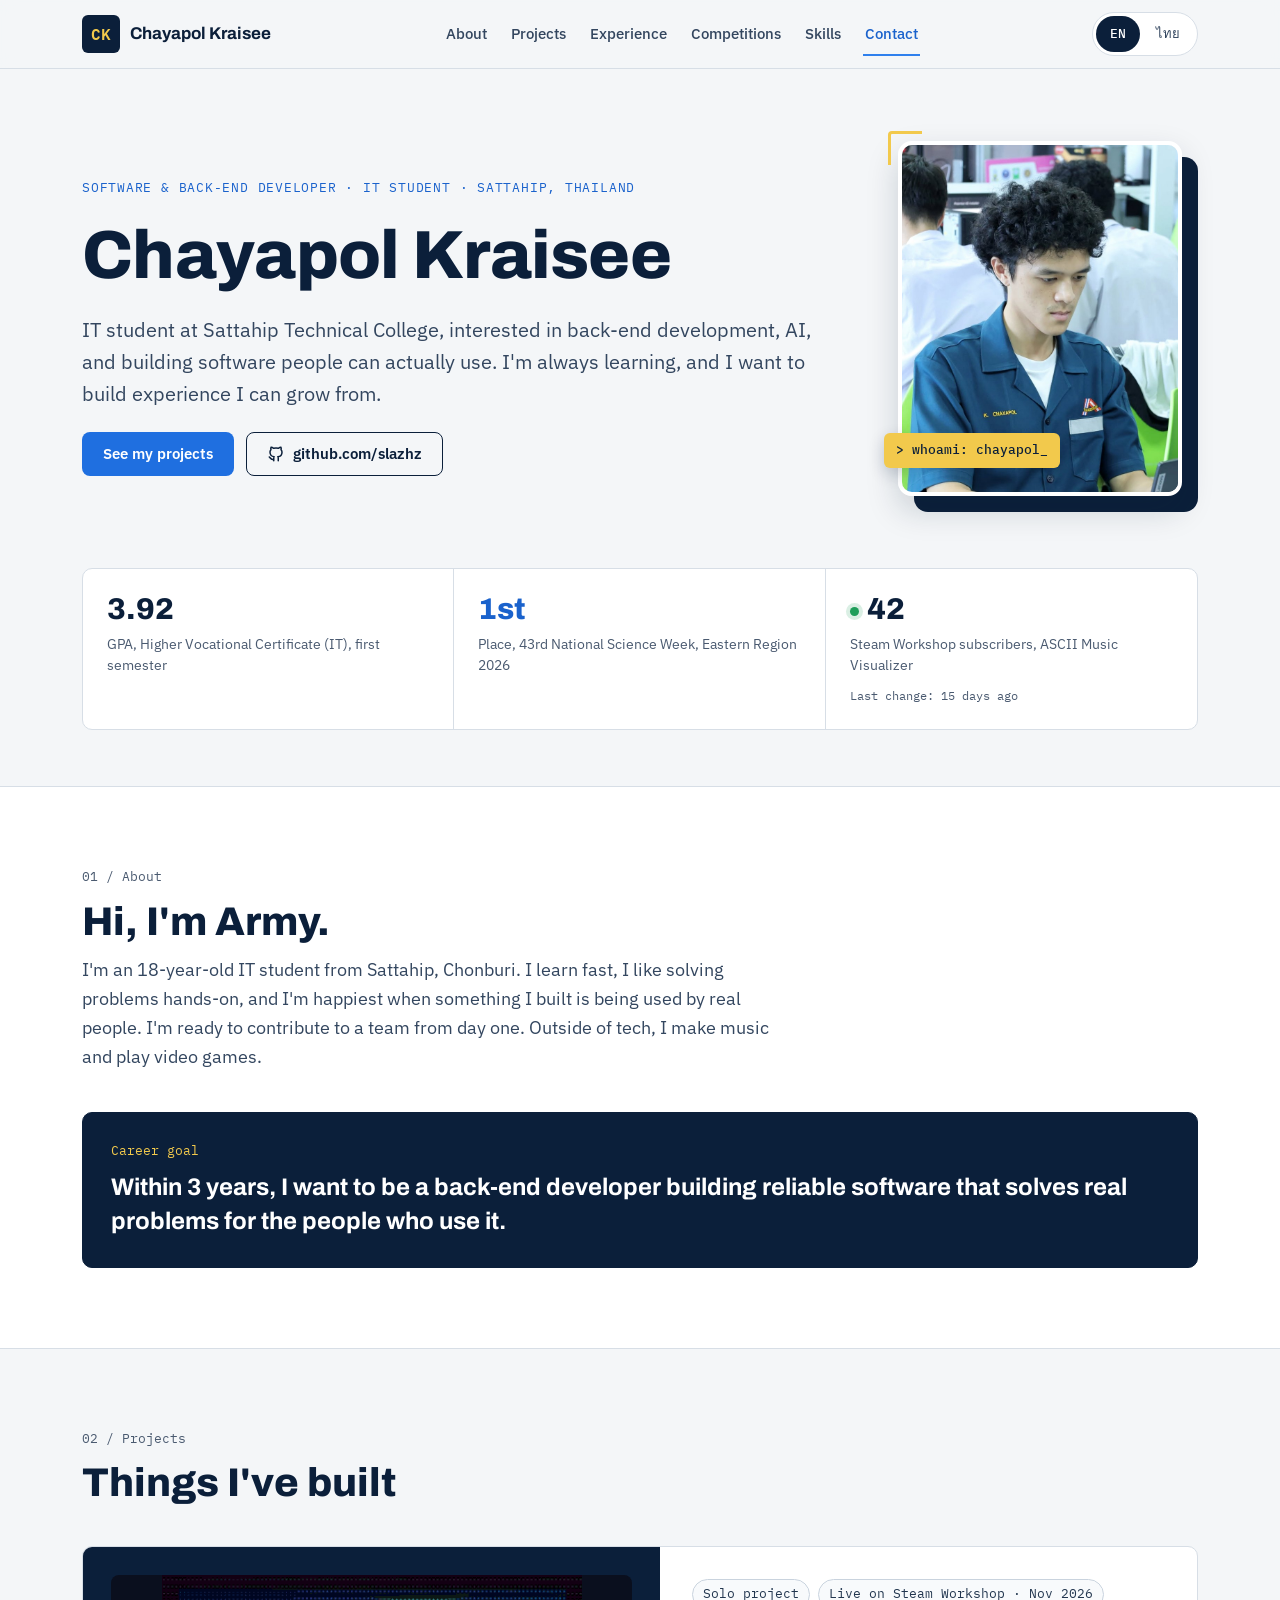
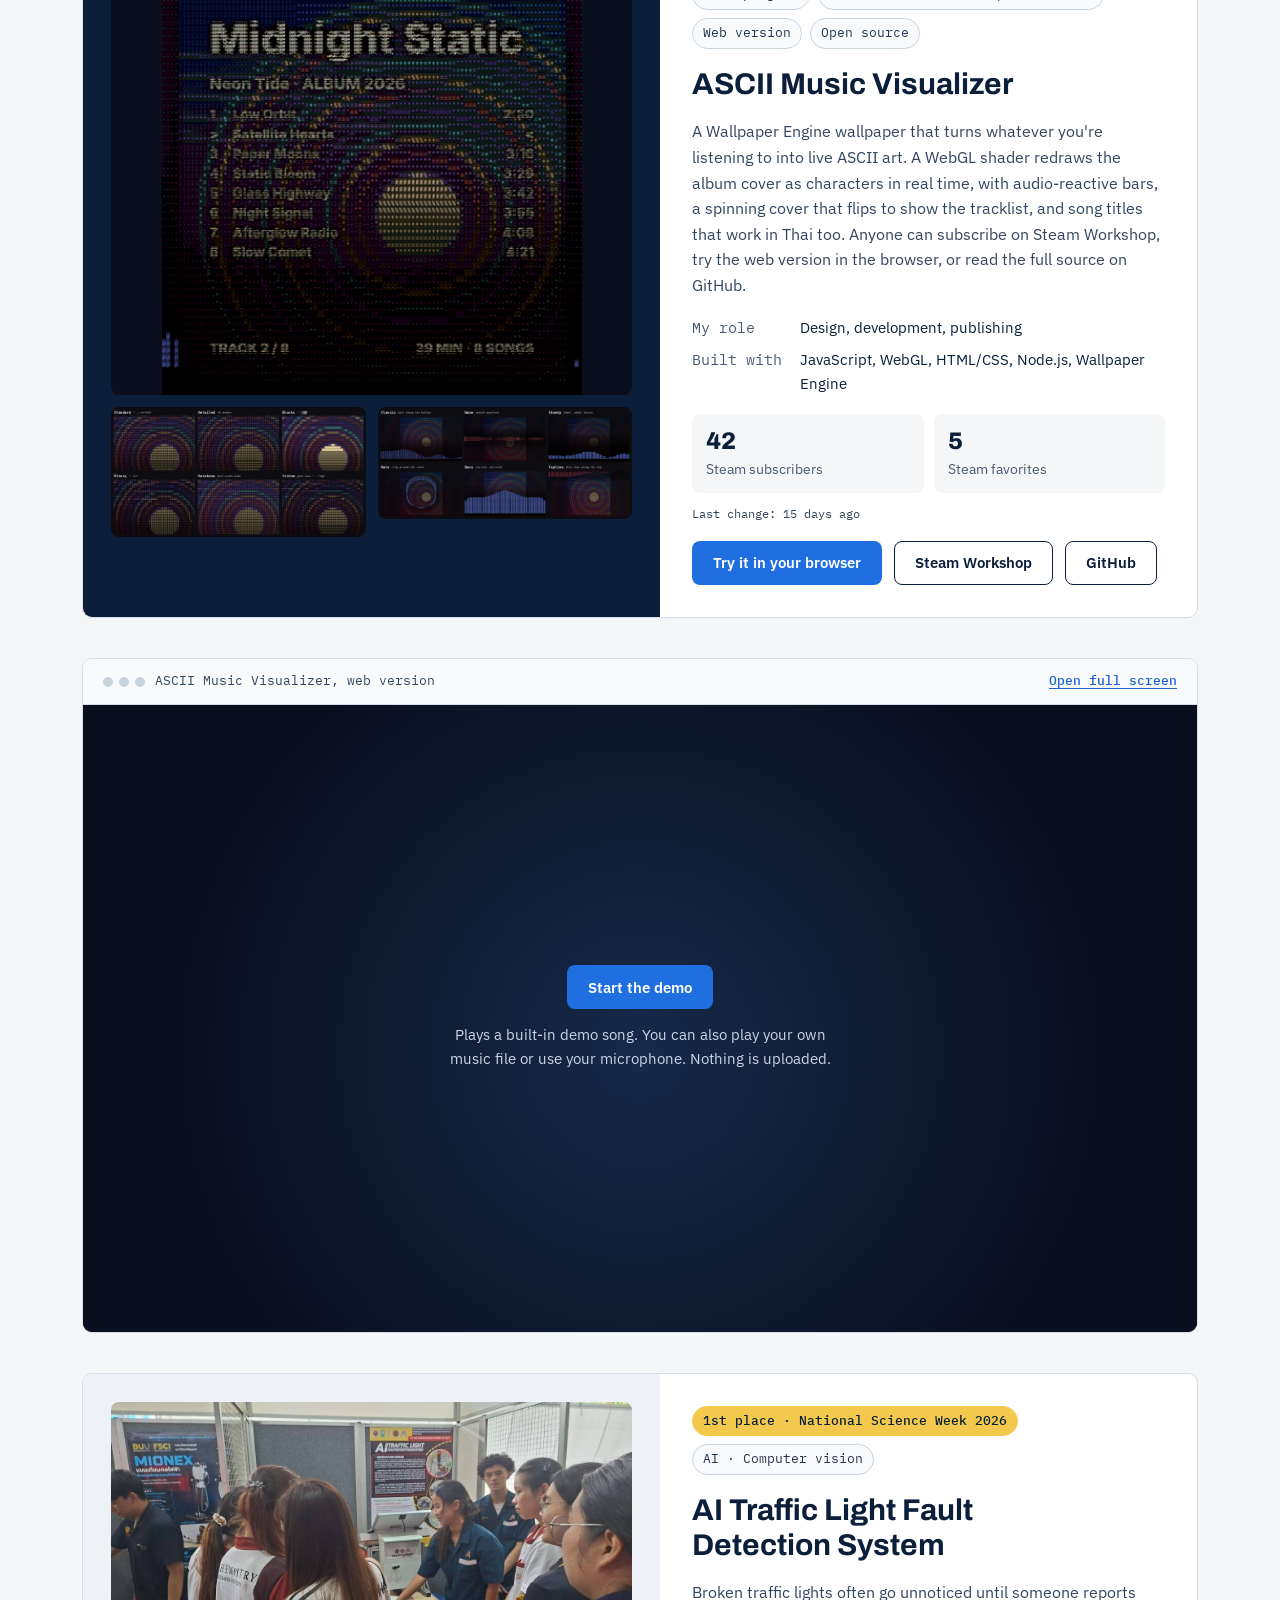
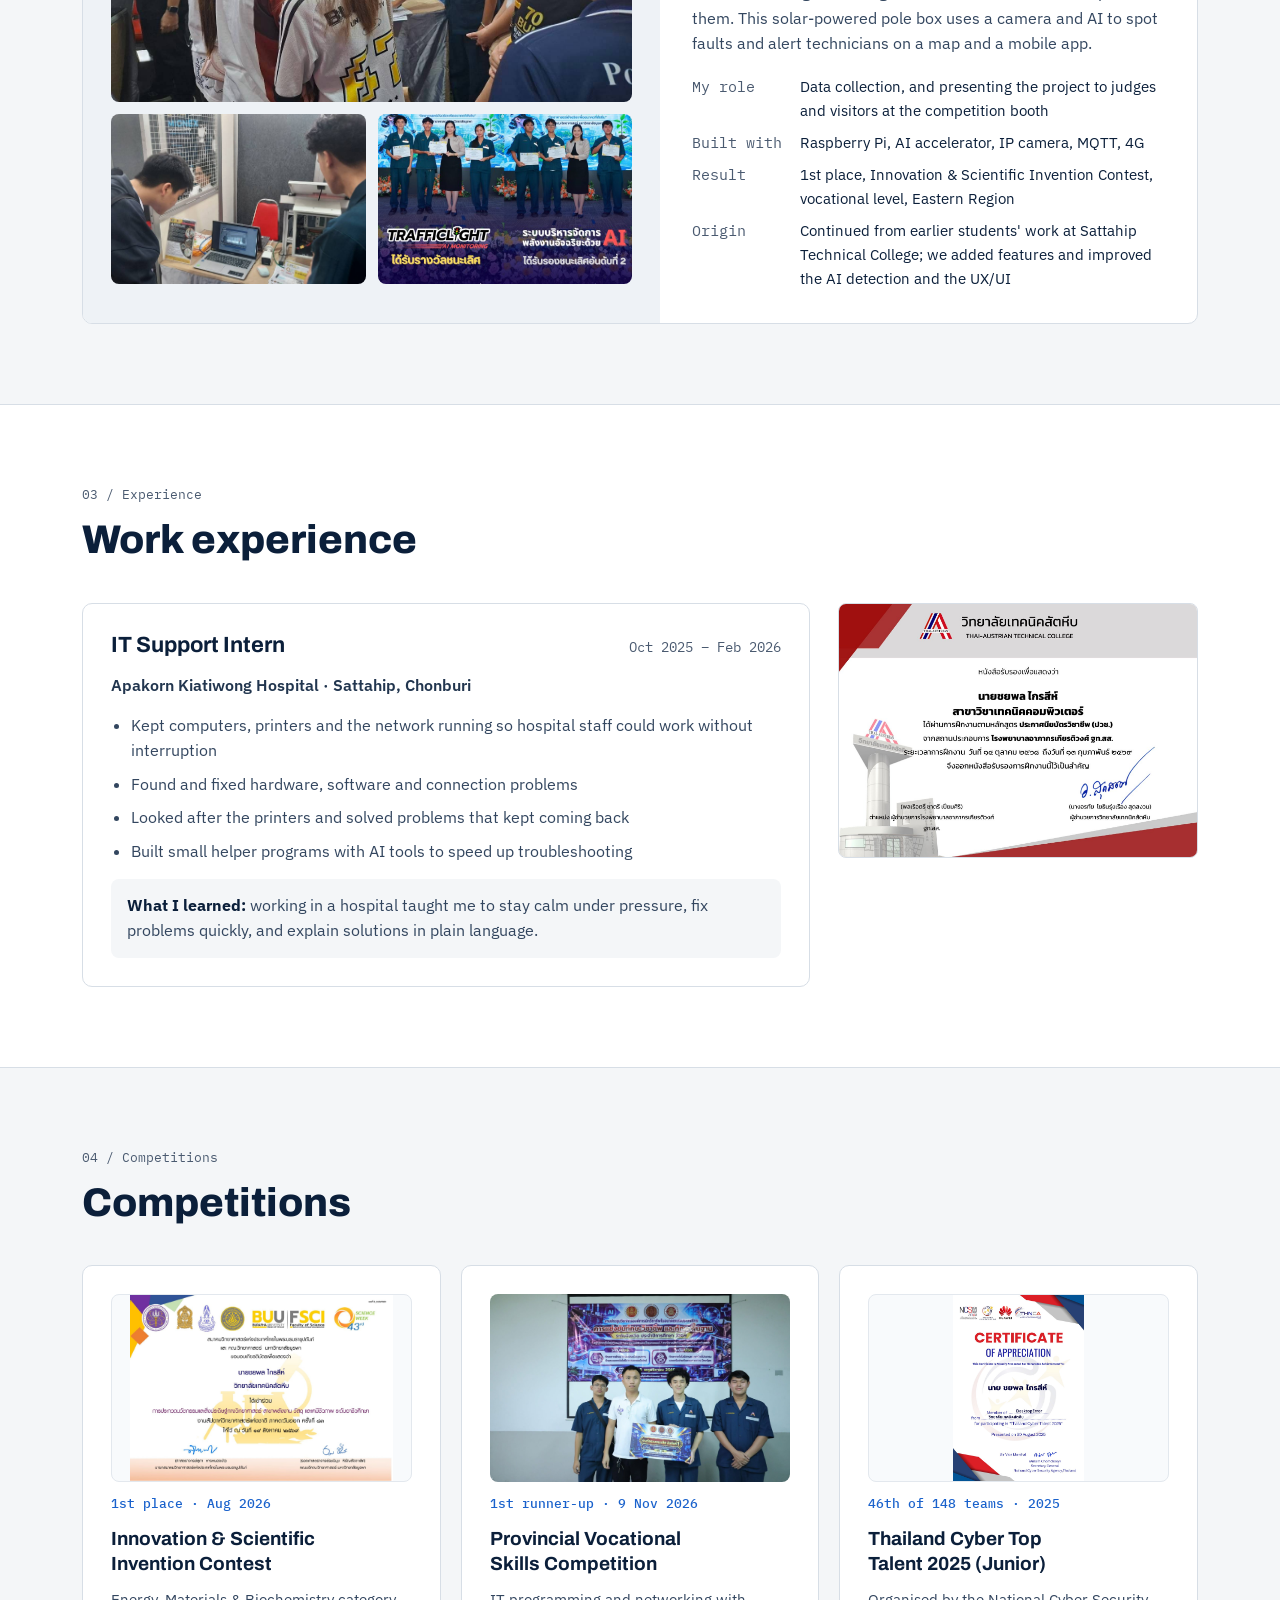
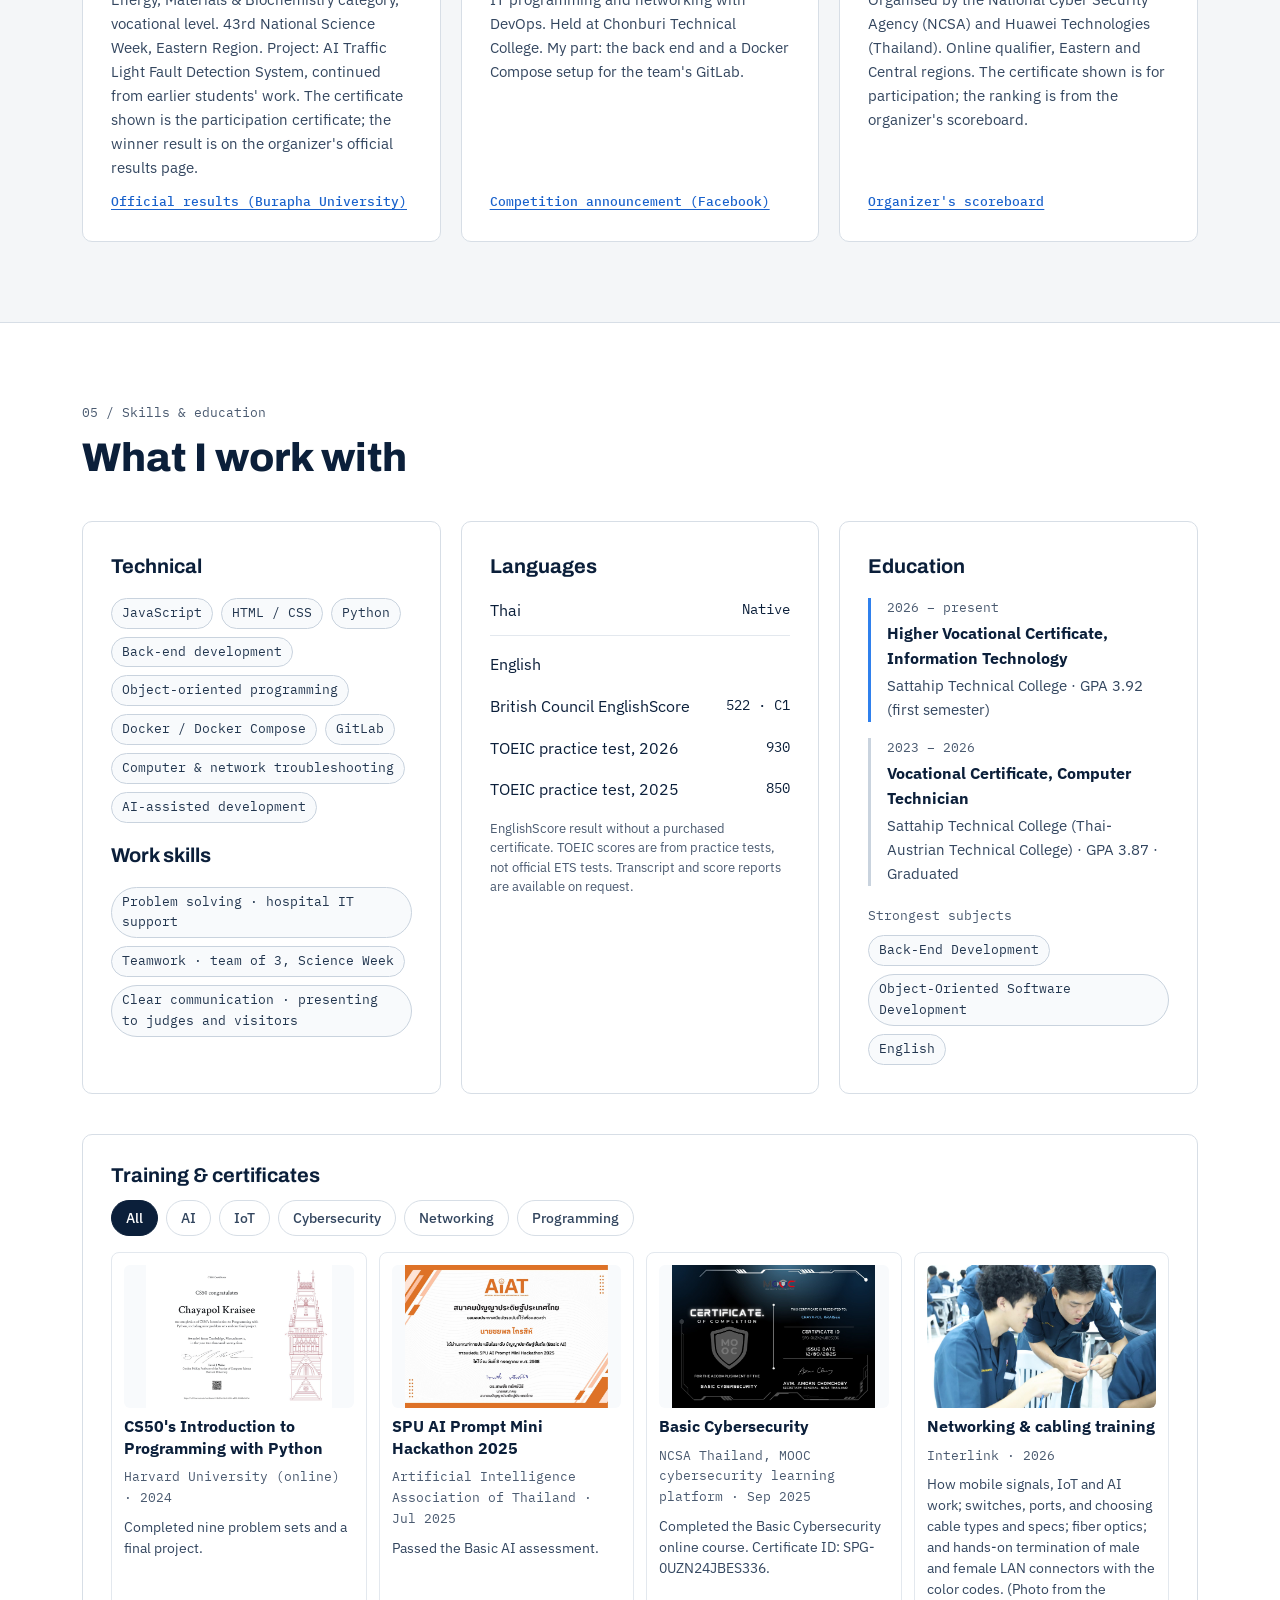
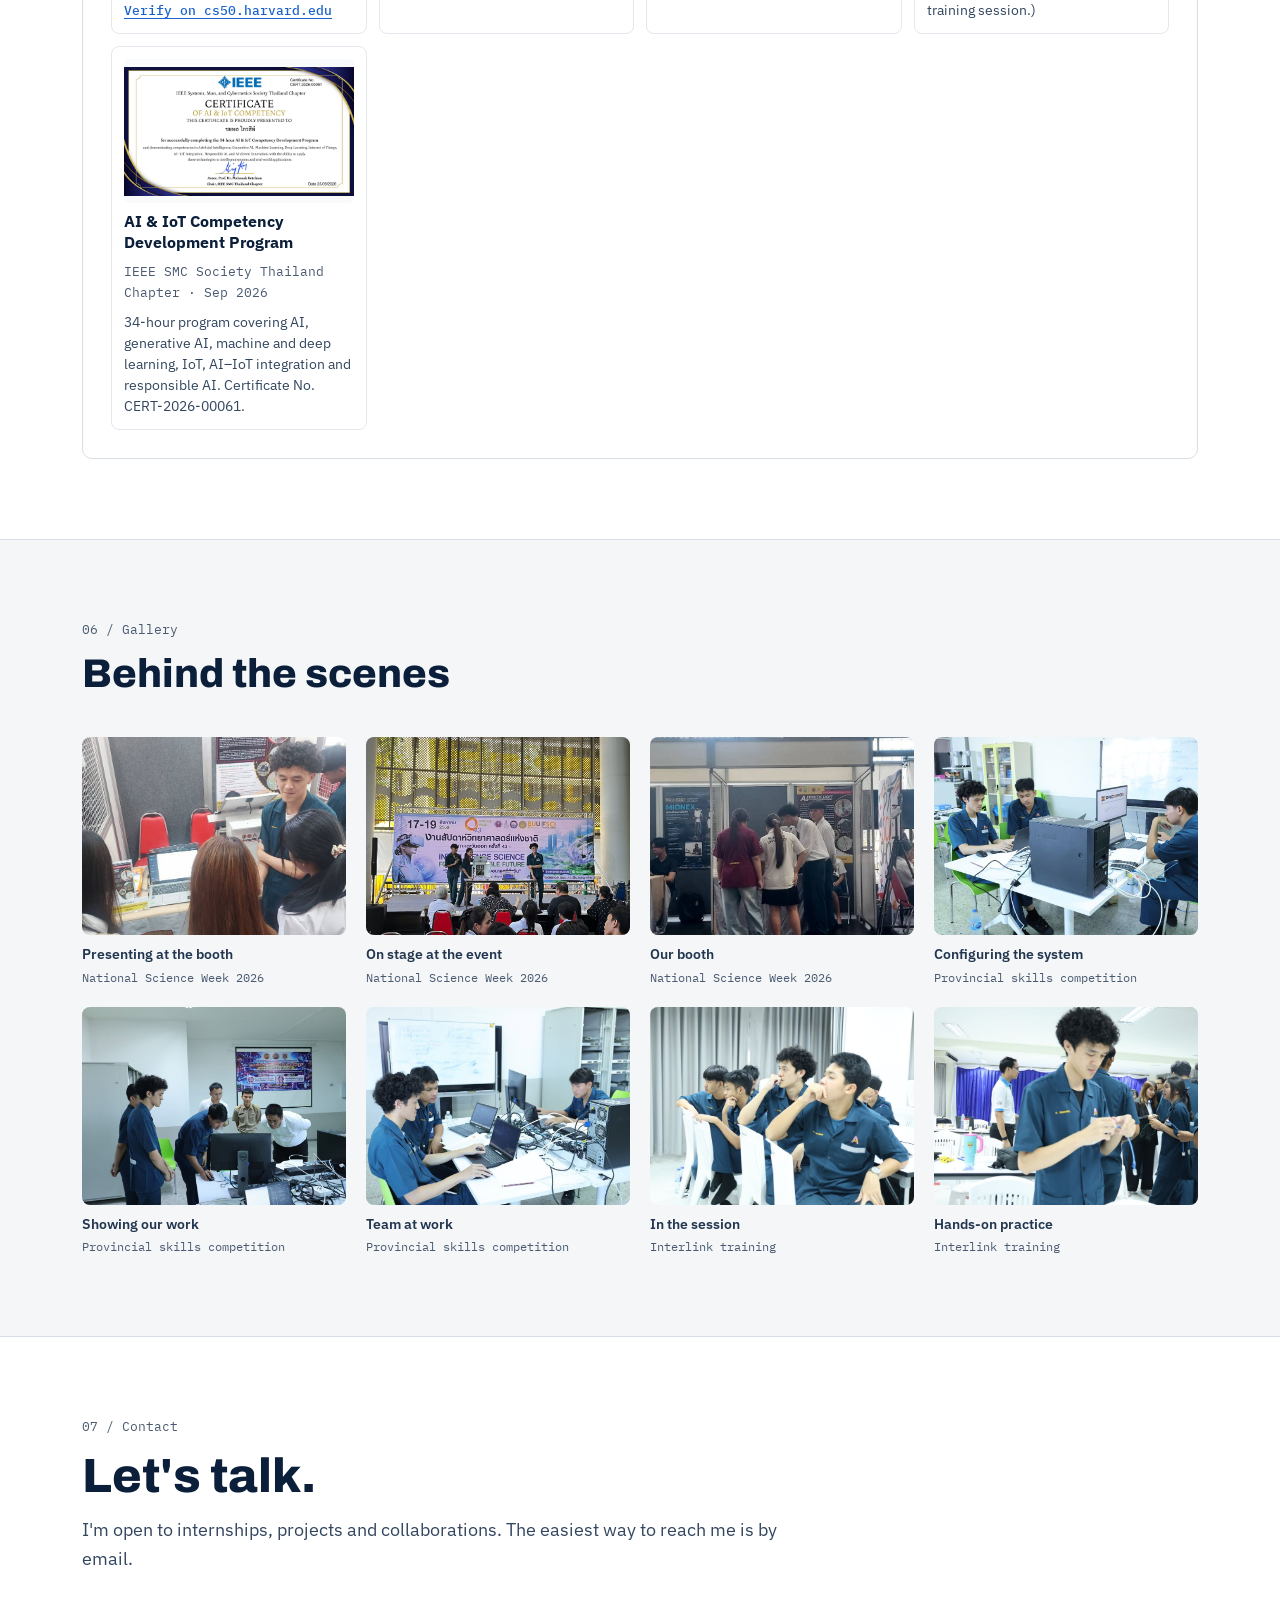
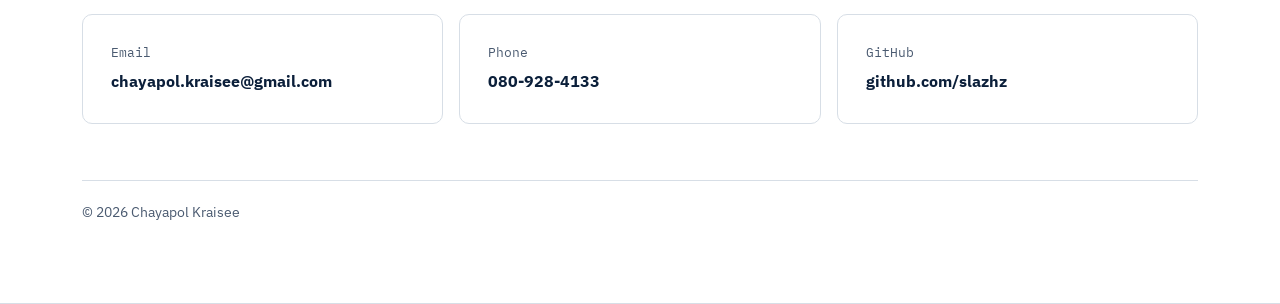
==== commit e57cede5: "content: personal stories as fold-outs, restored facts and disclosures - Thai personal notes (CS50, " ====
--- a/index.html
+++ b/index.html
@@ -169,6 +169,7 @@
           <dt>My role</dt><dd>Data collection, and presenting the project to judges and visitors at the competition booth</dd>
           <dt>Built with</dt><dd>Raspberry Pi, AI accelerator, IP camera, MQTT, 4G</dd>
           <dt>Result</dt><dd>1st place, Innovation &amp; Scientific Invention Contest, vocational level, Eastern Region</dd>
+          <dt>Origin</dt><dd>Continued from earlier students' work at Sattahip Technical College; we added features and improved the AI detection and the UX/UI</dd>
         </dl>
       </div>
     </article>
@@ -214,7 +215,7 @@
         <img class="contain" src="assets/img/cert-sciweek.jpg" width="1400" height="991" loading="lazy" decoding="async" alt="Certificate, 43rd National Science Week, Eastern Region">
         <span class="award-when">1st place · Aug 2026</span>
         <h3>Innovation &amp; Scientific Invention Contest</h3>
-        <p>Energy, Materials &amp; Biochemistry category, vocational level. 43rd National Science Week, Eastern Region. Project: AI Traffic Light Fault Detection System. The certificate shown is the participation certificate; the winner result is on the organizer's official results page.</p>
+        <p>Energy, Materials &amp; Biochemistry category, vocational level. 43rd National Science Week, Eastern Region. Project: AI Traffic Light Fault Detection System, continued from earlier students' work. The certificate shown is the participation certificate; the winner result is on the organizer's official results page.</p>
         <a class="award-link" href="https://science.buu.ac.th/sciweek_comp/award.php?cgen=161" rel="noopener noreferrer">Official results (Burapha University)</a>
       </div>
       <div class="card award">
--- a/assets/css/style.css
+++ b/assets/css/style.css
@@ -258,6 +258,8 @@
 html[lang="th"] .award h3 { line-height: 1.5; }
 .award p { margin: 0; font-size: 15px; color: var(--text-2); }
 .award-link { font-family: var(--font-mono); font-size: 13px; font-weight: 500; margin-top: auto; }
+.story summary { cursor: pointer; font-family: var(--font-mono); font-size: 13px; font-weight: 500; color: var(--blue-ink); }
+.story p, .award .story p { margin: 8px 0 0; font-size: 14px; line-height: 1.5; color: var(--text-2); }
 
 /* ---------- Skills ---------- */
 .skills { display: grid; grid-template-columns: repeat(auto-fit, minmax(320px, 1fr)); gap: 20px; }
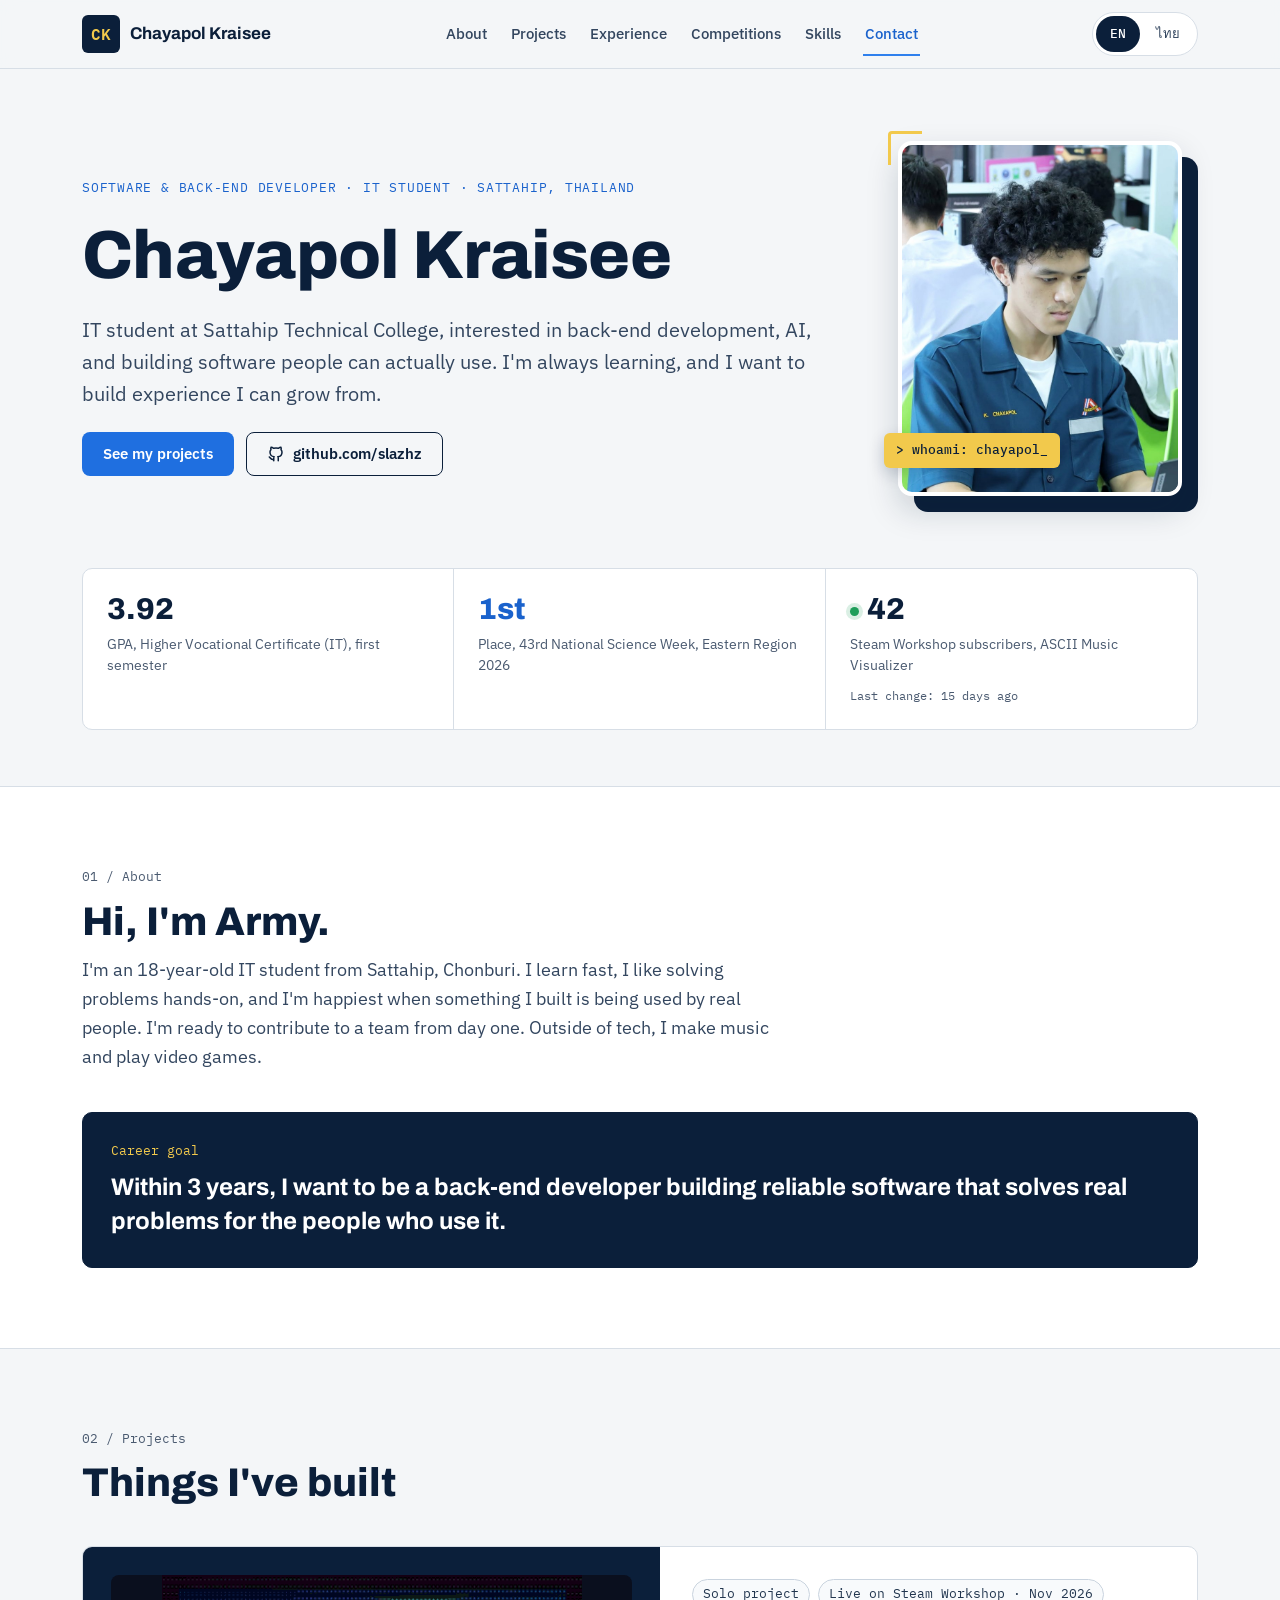
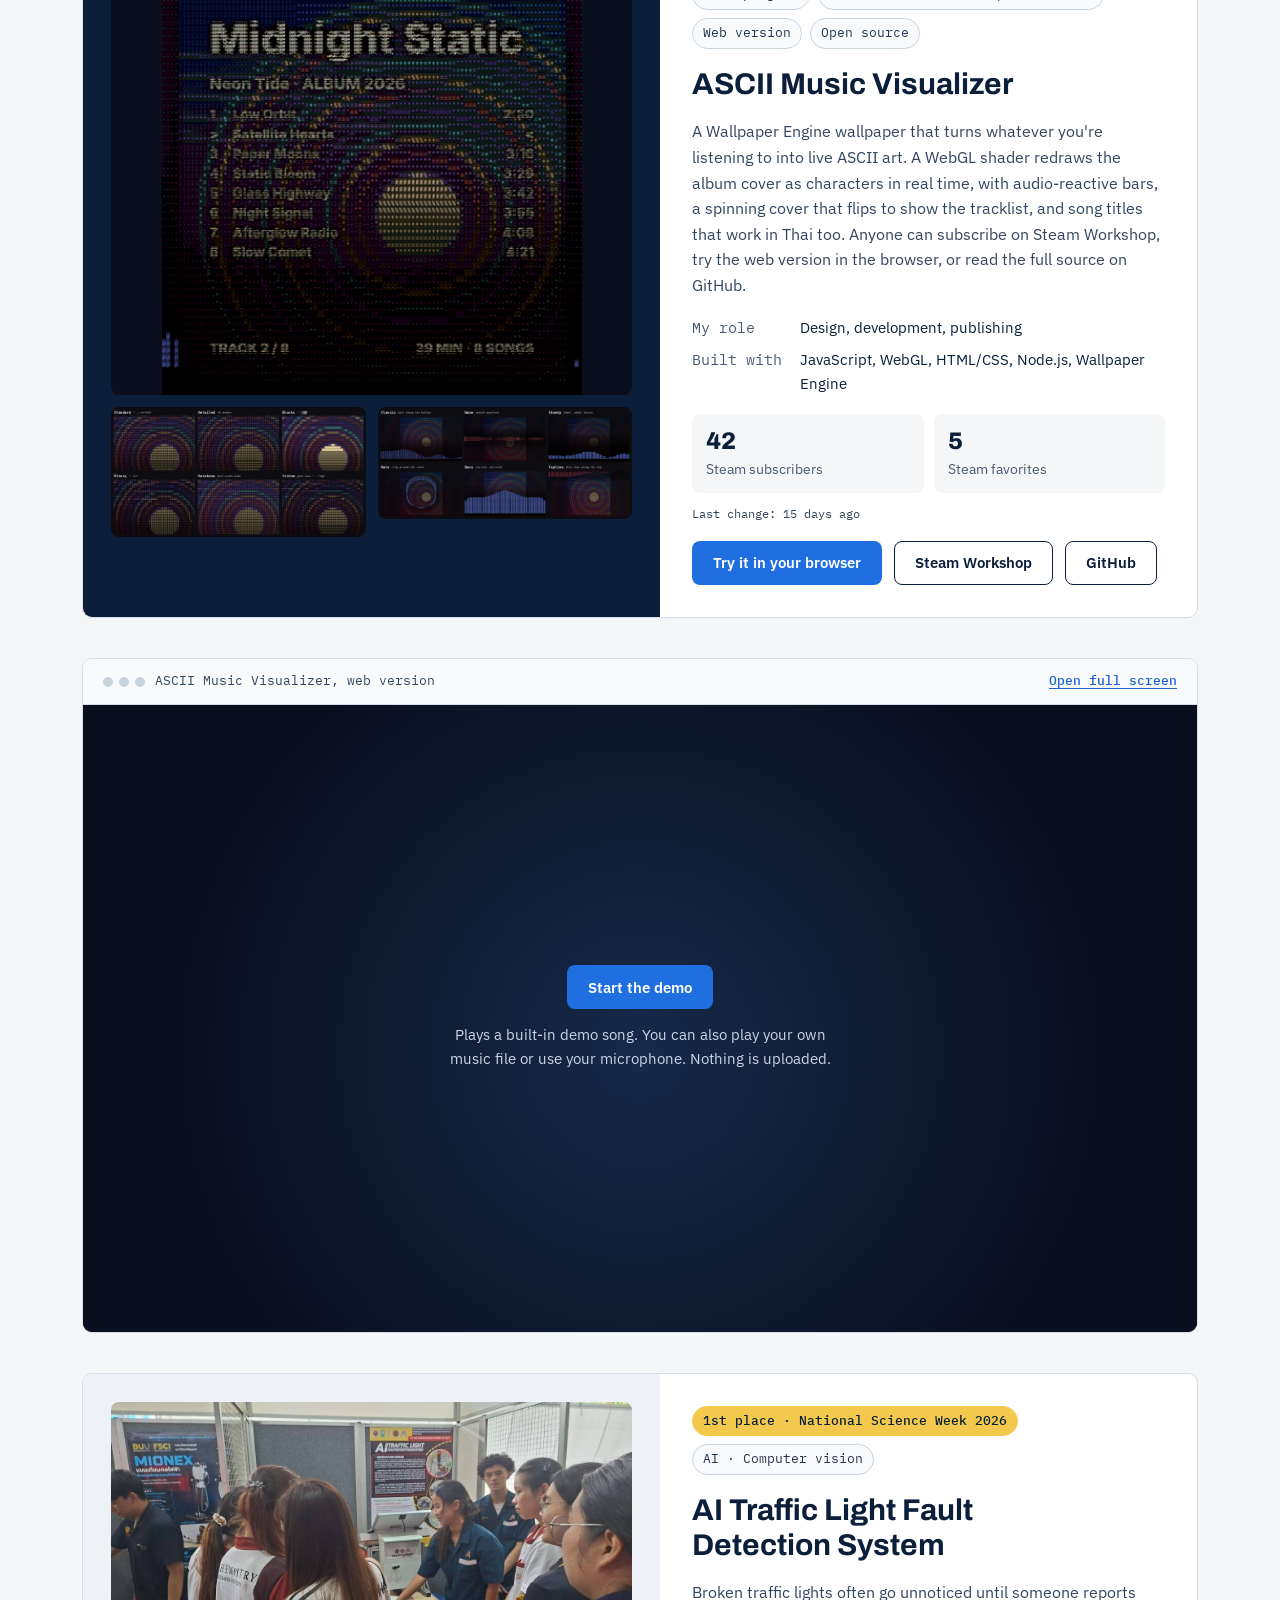
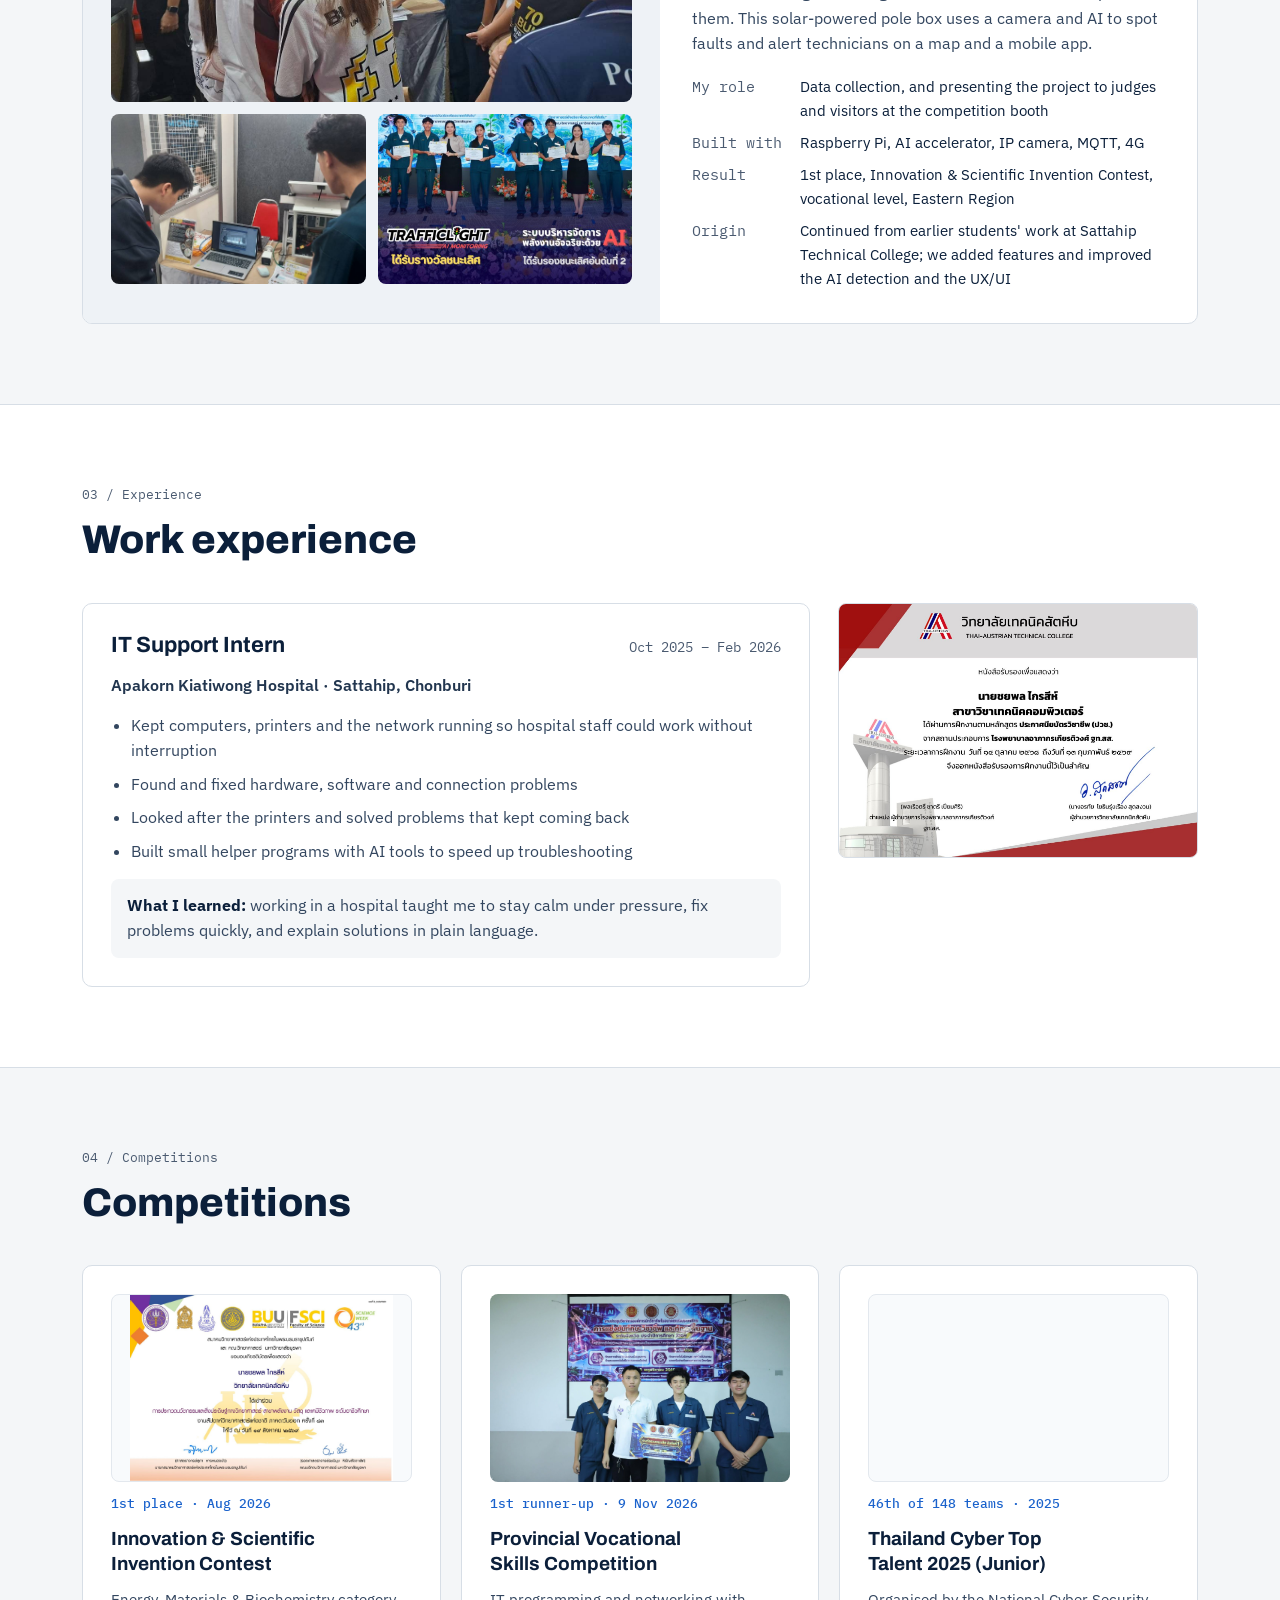
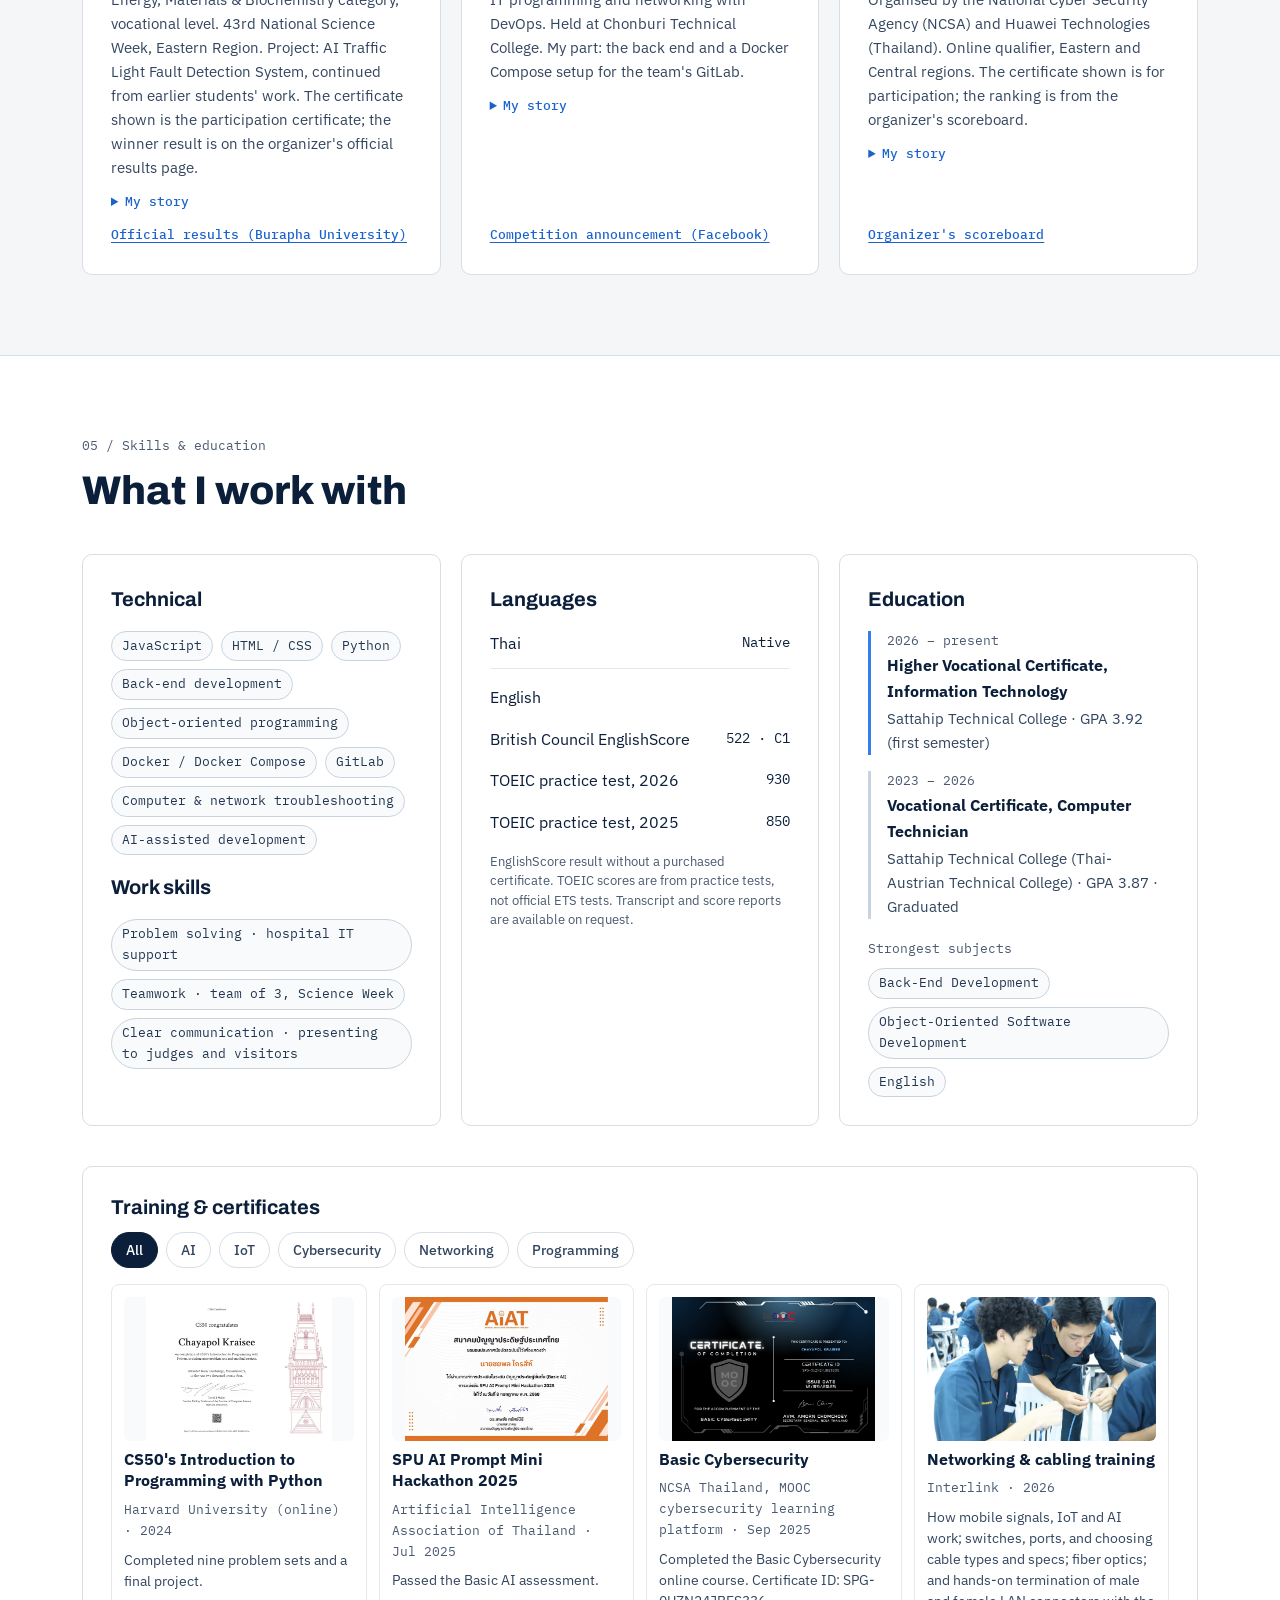
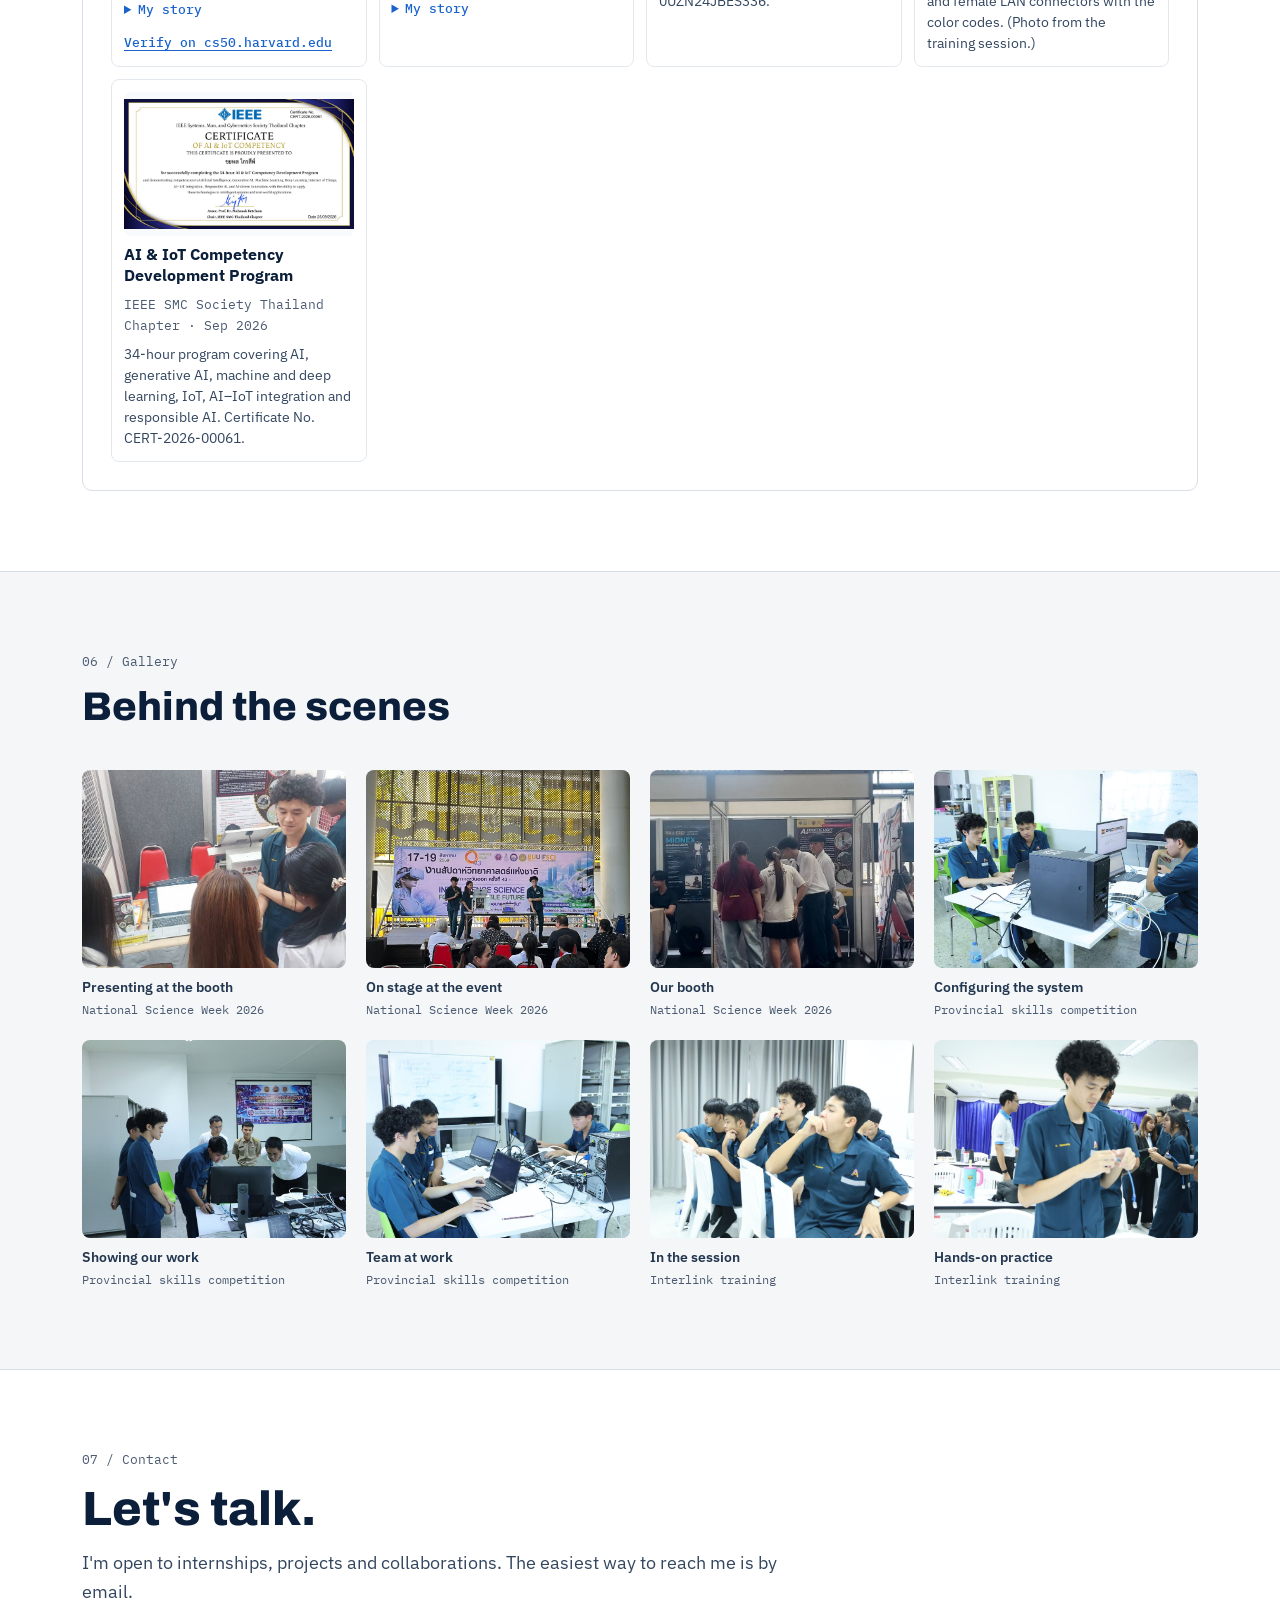
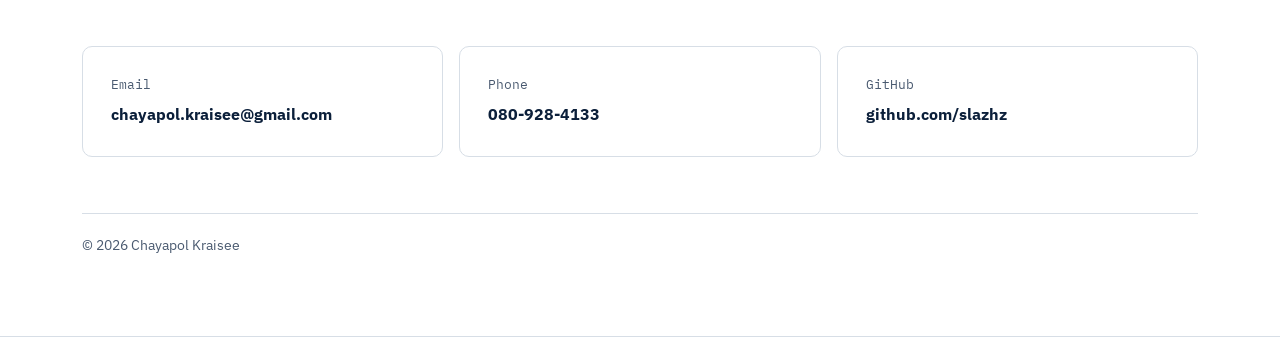
==== commit 1aba05b1: "content: English translations of the personal stories Co-Authored-By: Claude Sonnet 5.5 <noreply@ant" ====
--- a/index.html
+++ b/index.html
@@ -216,6 +216,10 @@
         <span class="award-when">1st place · Aug 2026</span>
         <h3>Innovation &amp; Scientific Invention Contest</h3>
         <p>Energy, Materials &amp; Biochemistry category, vocational level. 43rd National Science Week, Eastern Region. Project: AI Traffic Light Fault Detection System, continued from earlier students' work. The certificate shown is the participation certificate; the winner result is on the organizer's official results page.</p>
+        <details class="story">
+          <summary>My story</summary>
+          <p>This project is a continuation of work by earlier cohorts of seniors at Sattahip Technical College. We improved and built on what they had done, adding features, improving the AI detection and refining the UX/UI.</p>
+        </details>
         <a class="award-link" href="https://science.buu.ac.th/sciweek_comp/award.php?cgen=161" rel="noopener noreferrer">Official results (Burapha University)</a>
       </div>
       <div class="card award">
@@ -223,6 +227,10 @@
         <span class="award-when">1st runner-up · 9 Nov 2026</span>
         <h3>Provincial Vocational Skills Competition</h3>
         <p>IT programming and networking with DevOps. Held at Chonburi Technical College. My part: the back end and a Docker Compose setup for the team's GitLab.</p>
+        <details class="story">
+          <summary>My story</summary>
+          <p>This competition taught me a lot about dividing responsibilities and working as a team. Before it, my teammates and I had one month to practice. It was an offline competition where each of us had a defined role.</p>
+        </details>
         <a class="award-link" href="https://www.facebook.com/story.php?story_fbid=1732654875536759&amp;id=100063767881647" rel="noopener noreferrer">Competition announcement (Facebook)</a>
       </div>
       <div class="card award">
@@ -230,6 +238,10 @@
         <span class="award-when">46th of 148 teams · 2025</span>
         <h3>Thailand Cyber Top Talent 2025 (Junior)</h3>
         <p>Organised by the National Cyber Security Agency (NCSA) and Huawei Technologies (Thailand). Online qualifier, Eastern and Central regions. The certificate shown is for participation; the ranking is from the organizer's scoreboard.</p>
+        <details class="story">
+          <summary>My story</summary>
+          <p>This competition gave me a first look at cybersecurity and showed me what teamwork involves. It was a CTF with several challenge categories. The three of us on the team split the work, and I took Reverse Engineering and Forensics.</p>
+        </details>
         <a class="award-link" href="https://member.ctfad.live/index/Tournament_List_View.html?scode=BWFHQDZYNH&amp;t=Thailand+Cyber+Top+Talent+2025+-+JUNIOR" rel="noopener noreferrer">Organizer's scoreboard</a>
       </div>
       <!-- END:competitions -->
@@ -287,6 +299,10 @@
           <strong>CS50's Introduction to Programming with Python</strong>
           <span class="mono">Harvard University (online) · 2024</span>
           <span>Completed nine problem sets and a final project.</span>
+          <details class="story">
+            <summary>My story</summary>
+            <p>It was my first step into programming. It drew me in, and it helped me understand the basics of thinking systematically.</p>
+          </details>
           <a class="award-link" href="https://cs50.harvard.edu/certificates/23bdf2c6-bb30-42b3-ad90-2068db36b7ac" rel="noopener noreferrer">Verify on cs50.harvard.edu</a>
         </div>
         <div class="training" data-tags="ai">
@@ -294,6 +310,10 @@
           <strong>SPU AI Prompt Mini Hackathon 2025</strong>
           <span class="mono">Artificial Intelligence Association of Thailand · Jul 2025</span>
           <span>Passed the Basic AI assessment.</span>
+          <details class="story">
+            <summary>My story</summary>
+            <p>A small competition that my friends and I travelled to Bangkok to enter on our own. The event trained us in prompting AI and then gave us a challenge on Kaggle, which we solved together.</p>
+          </details>
         </div>
         <div class="training" data-tags="cyber">
           <img class="contain" src="assets/img/cert-ncsa.jpg" width="1400" height="990" loading="lazy" decoding="async" alt="Basic Cybersecurity certificate from NCSA Thailand">
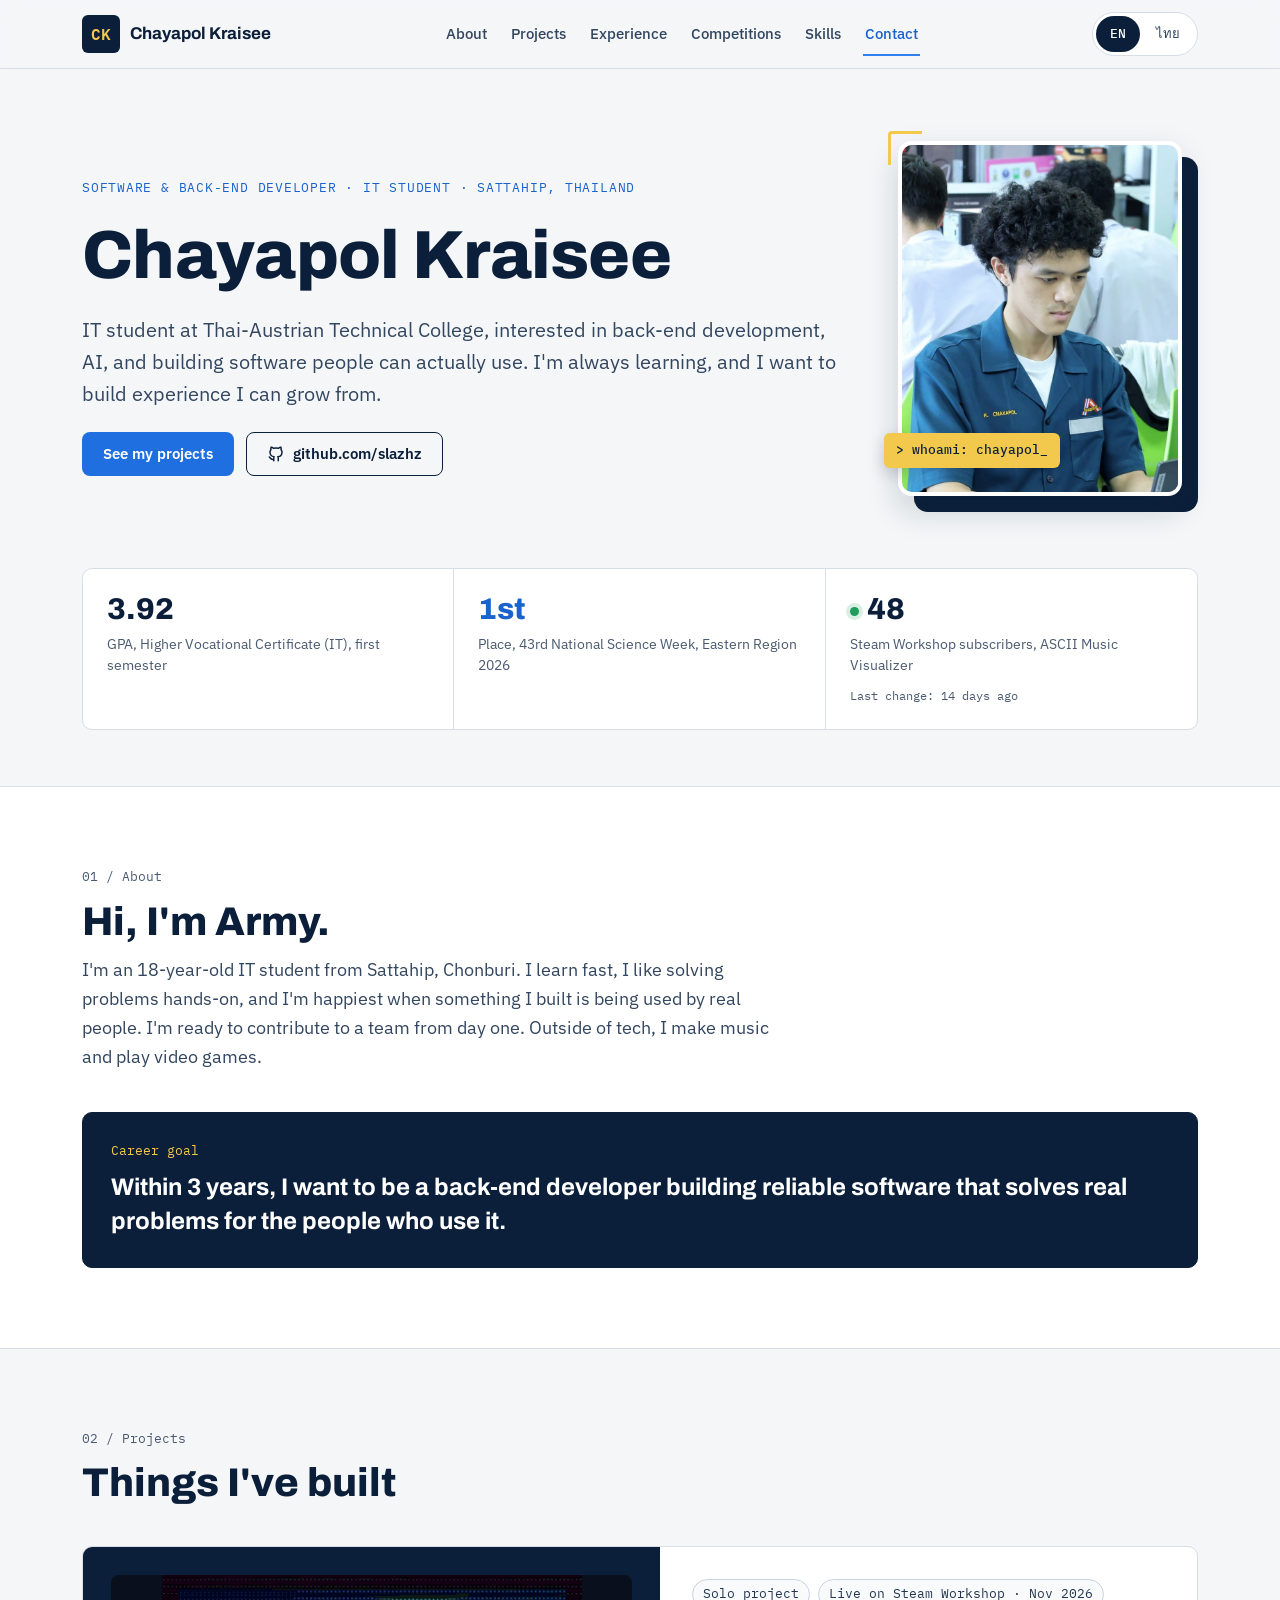
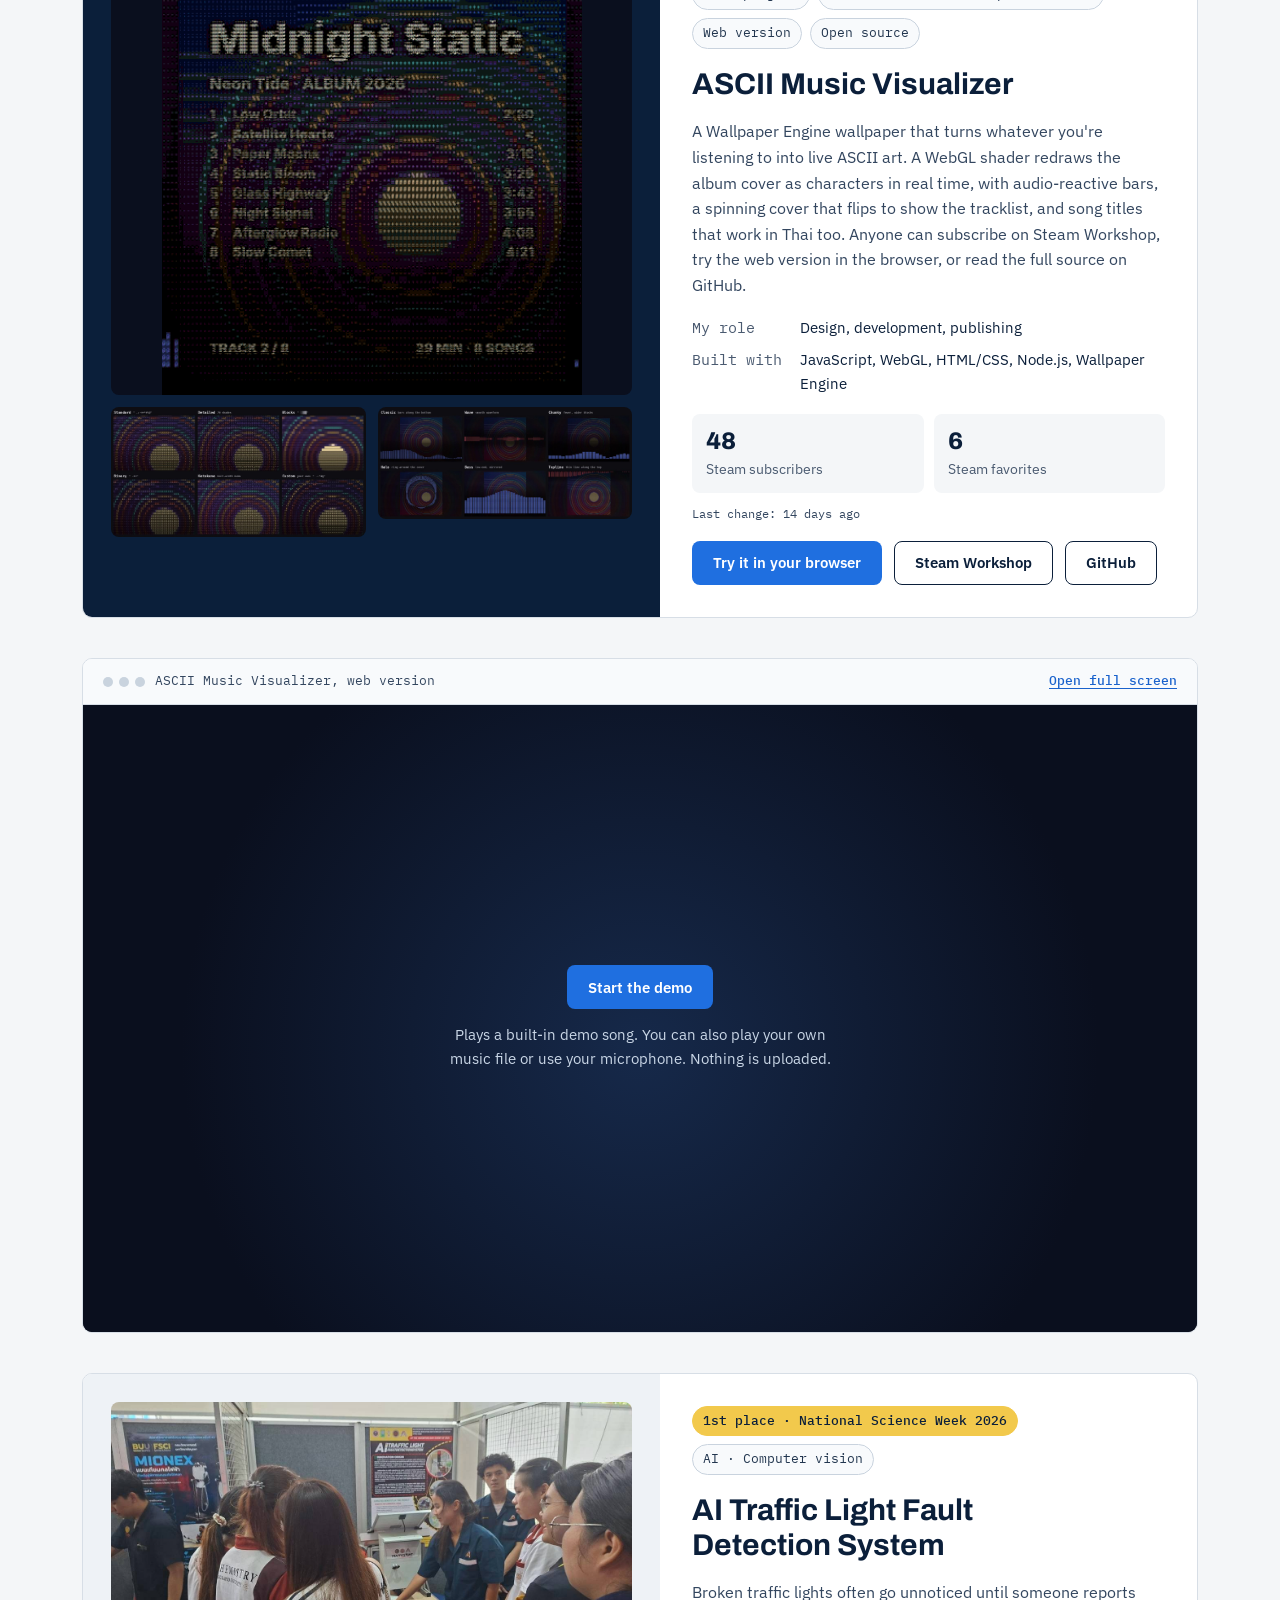
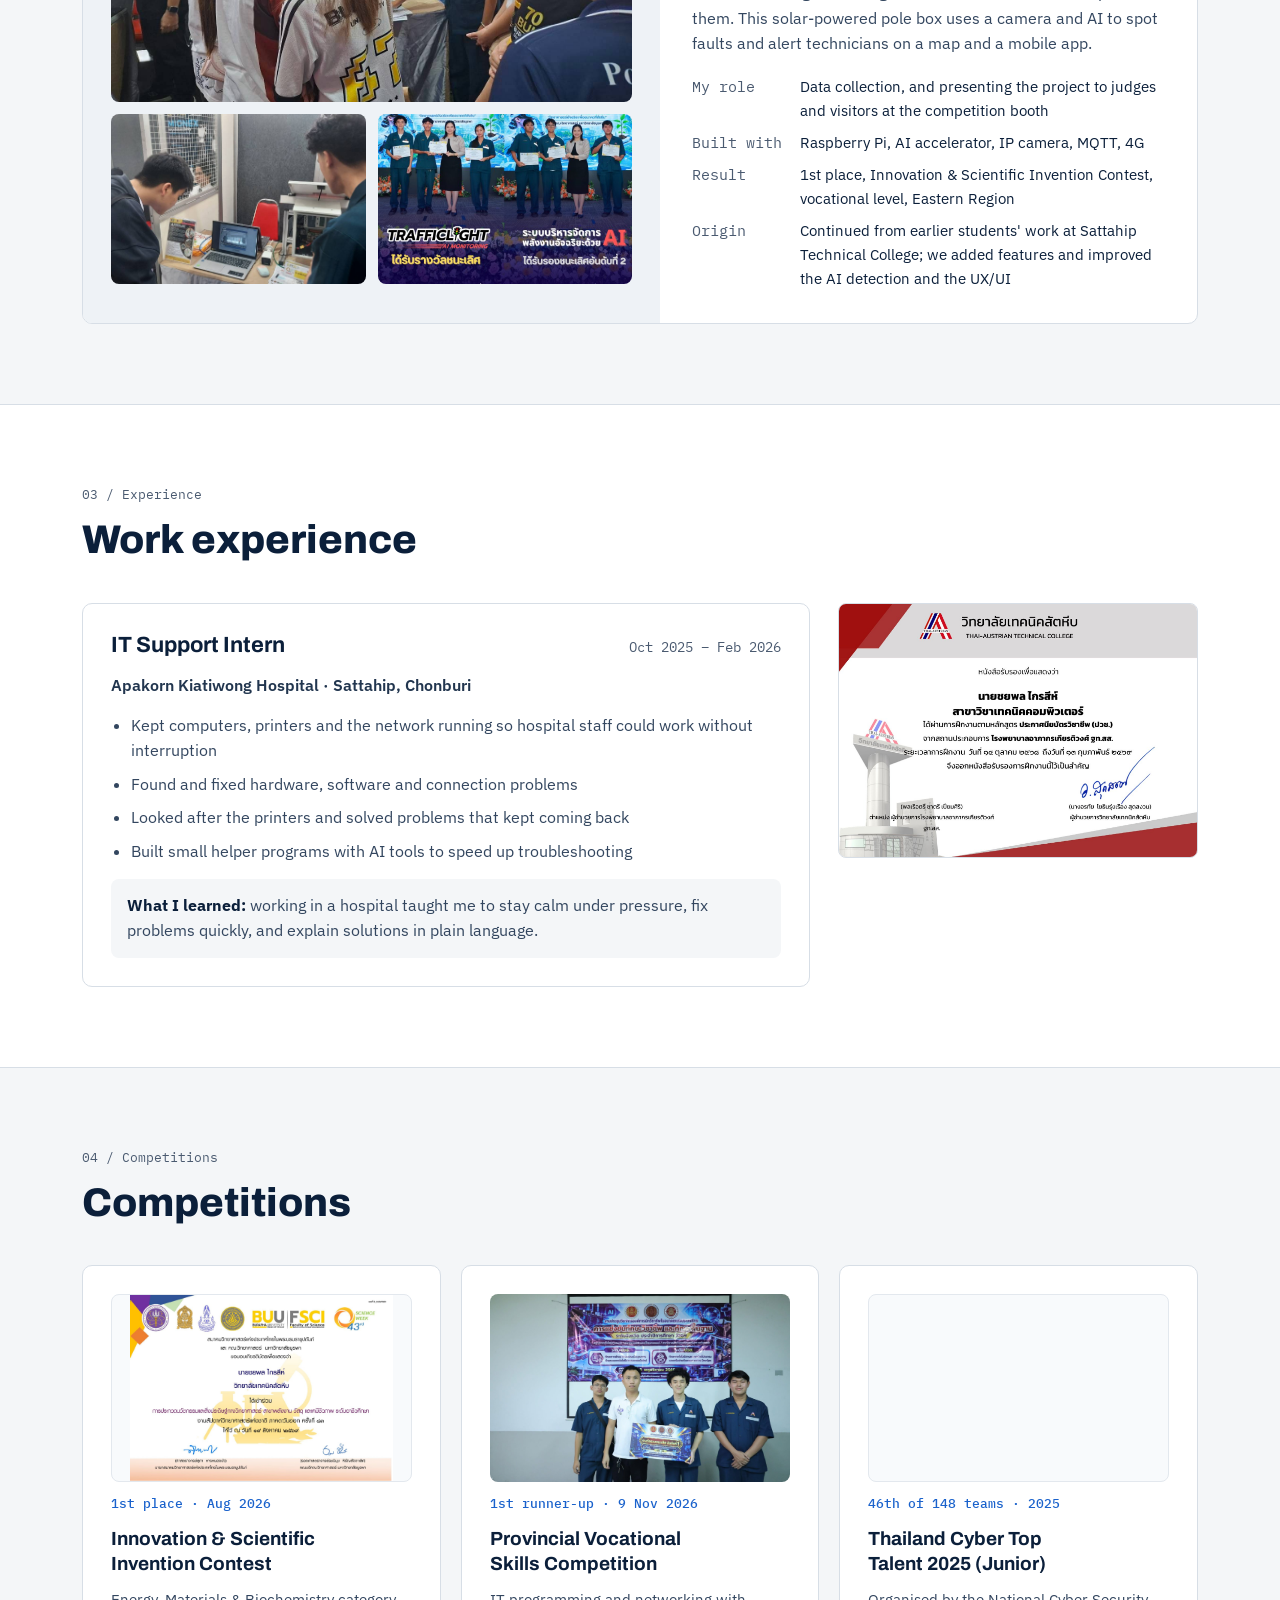
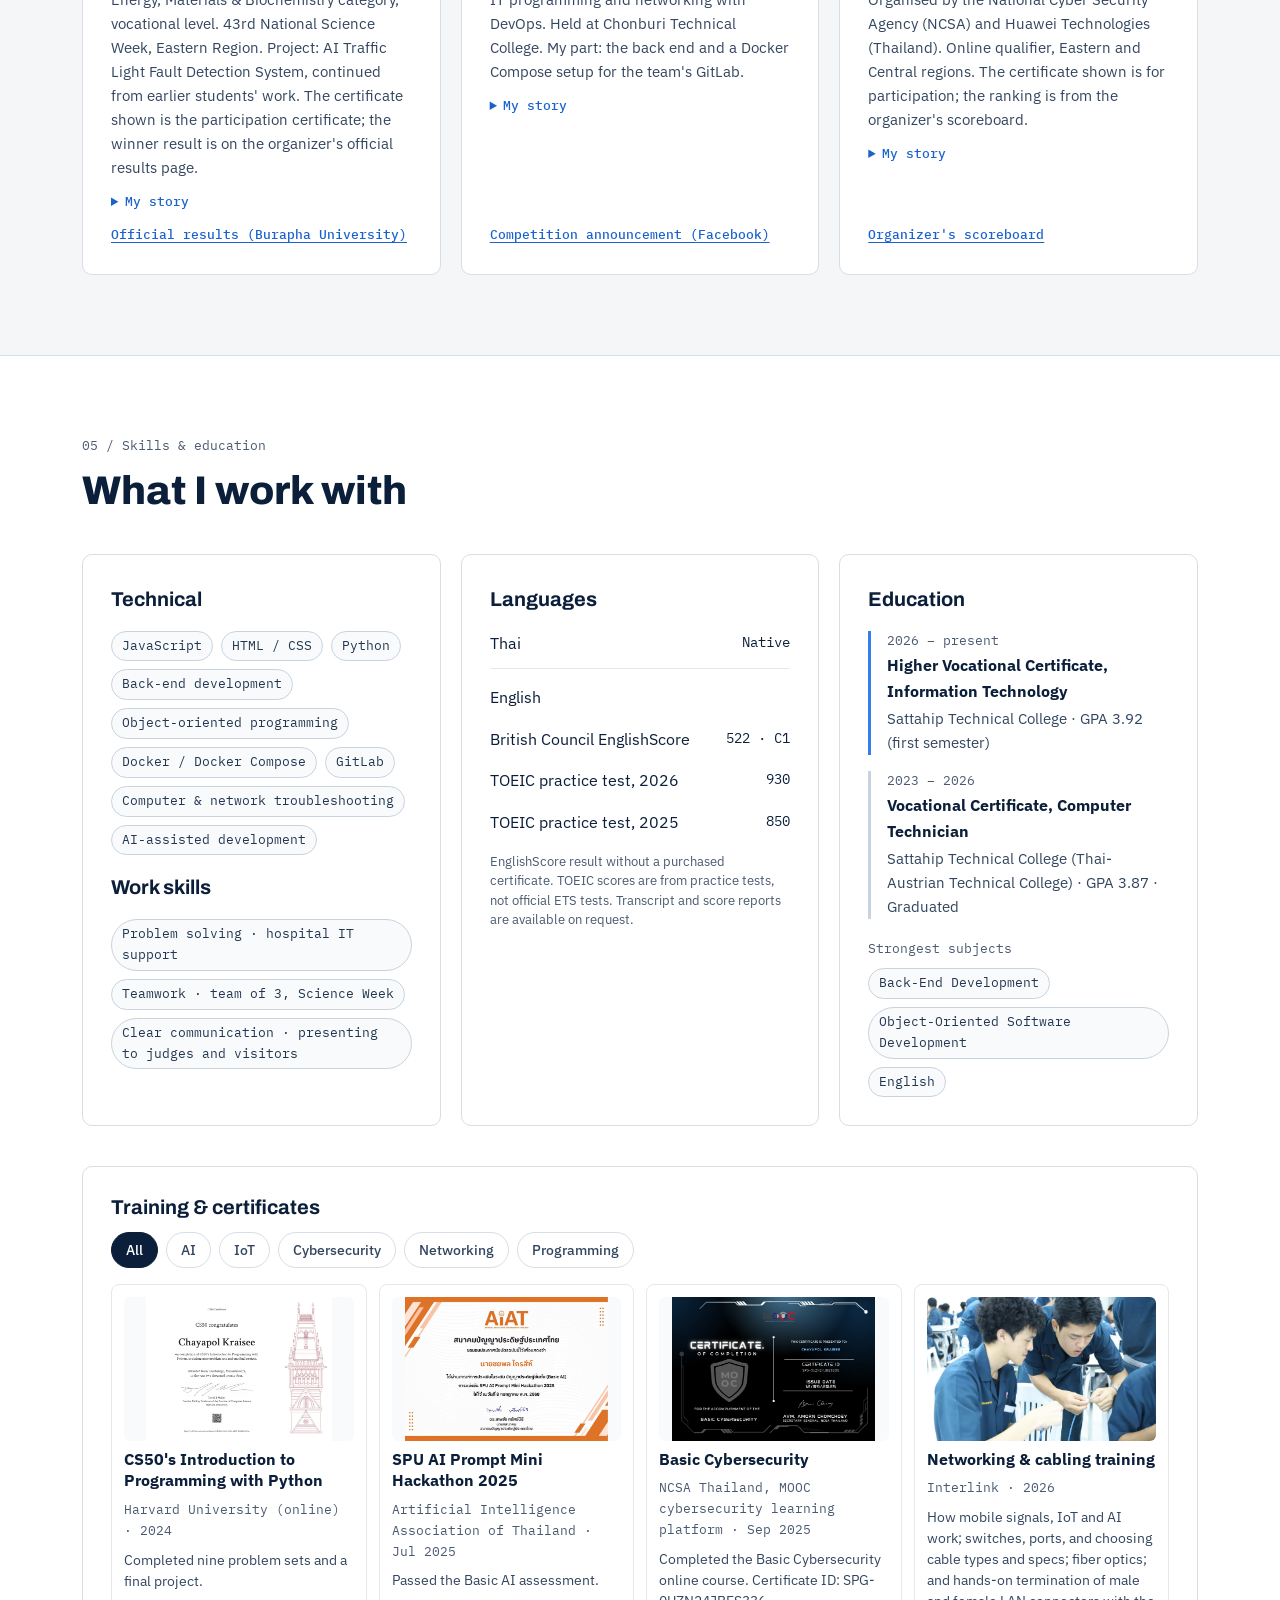
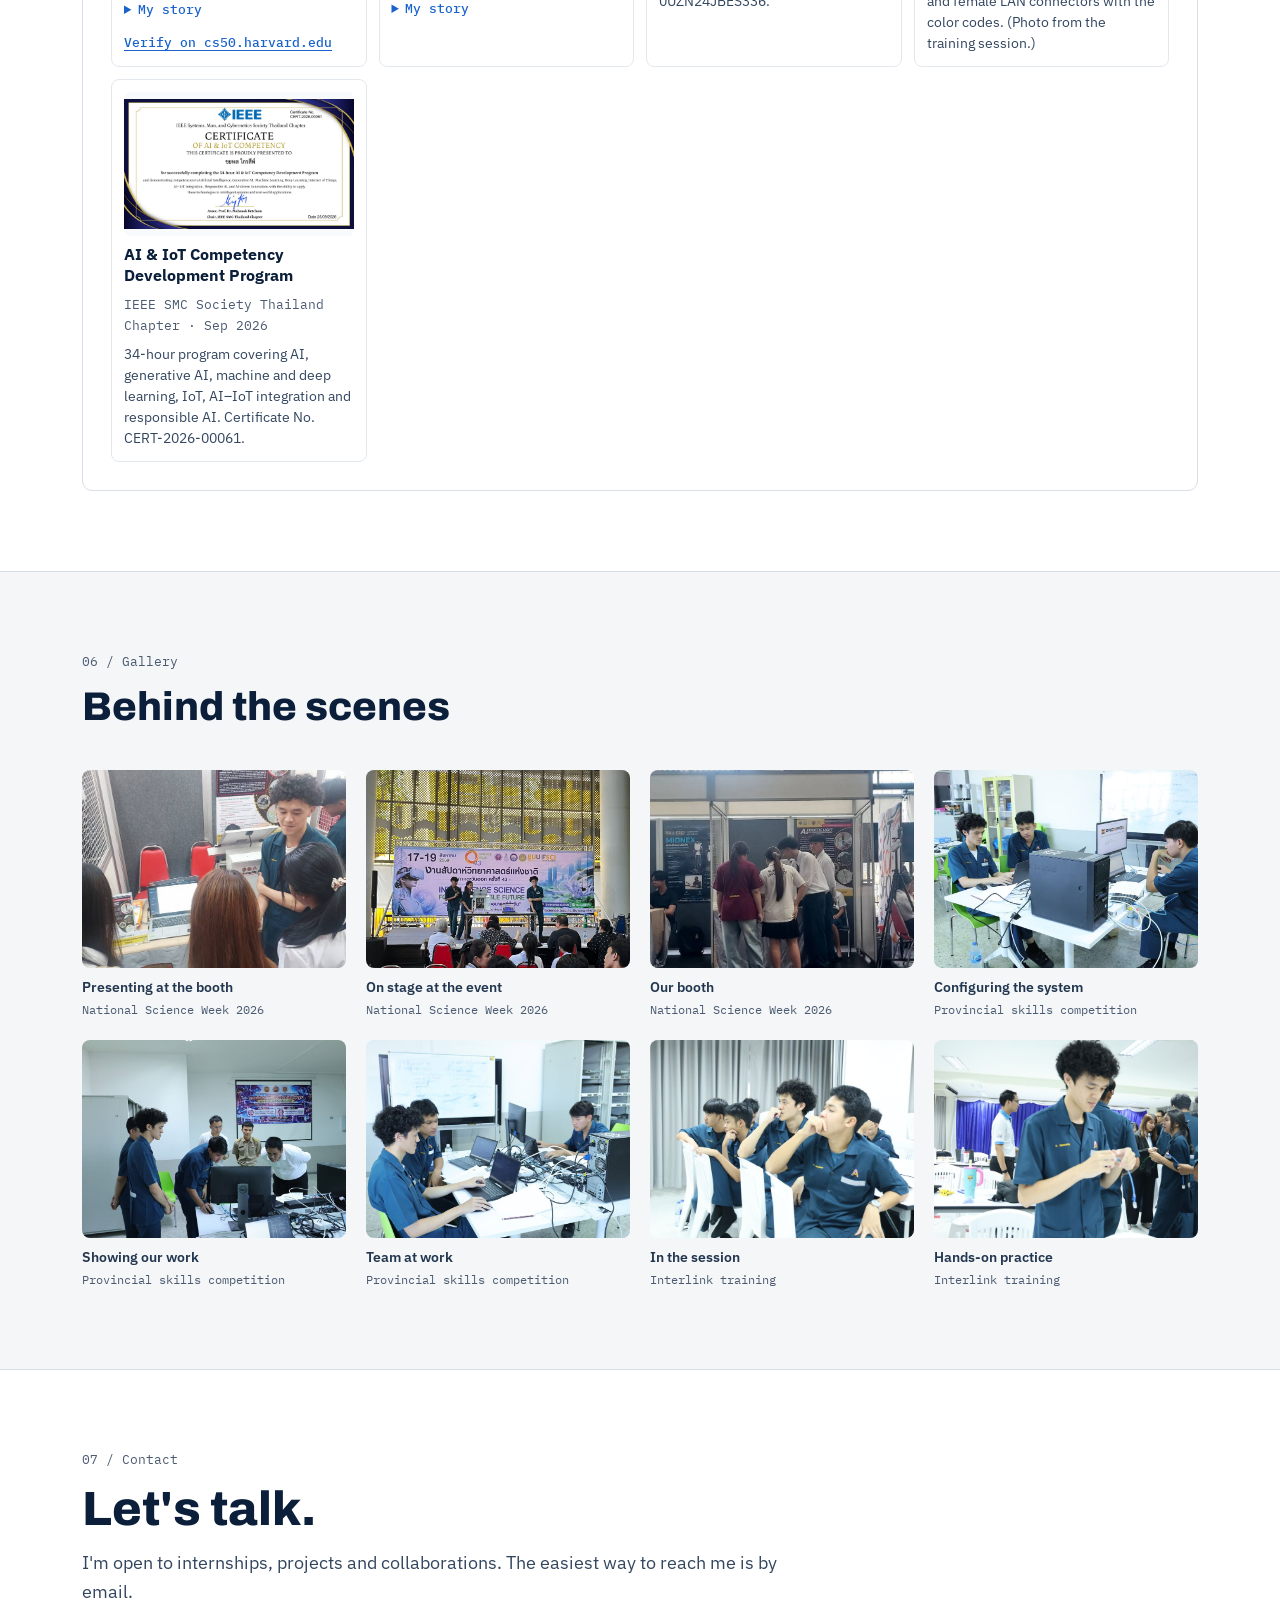
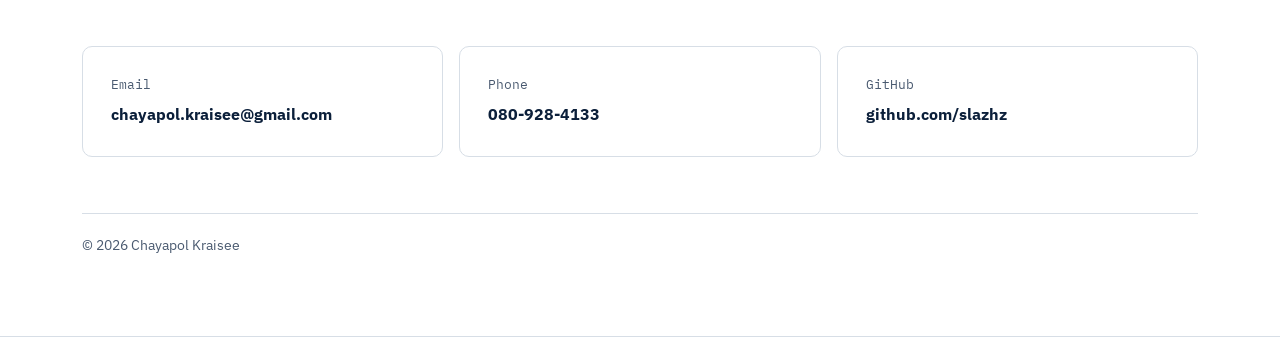
==== commit fa68c7e8: "Fixed college's name" ====
--- a/index.html
+++ b/index.html
@@ -56,7 +56,7 @@
       <div class="hero-text">
         <p class="eyebrow">Software &amp; back-end developer · IT student · Sattahip, Thailand</p>
         <h1 class="hero-title">Chayapol Kraisee</h1>
-        <p class="lead">IT student at Sattahip Technical College, interested in back-end development, AI, and building software people can actually use. I'm always learning, and I want to build experience I can grow from.</p>
+        <p class="lead">IT student at Thai-Austrian Technical College, interested in back-end development, AI, and building software people can actually use. I'm always learning, and I want to build experience I can grow from.</p>
         <div class="actions">
           <a class="btn btn-primary" href="#projects">See my projects</a>
           <a class="btn btn-ghost" href="https://github.com/slazhz">
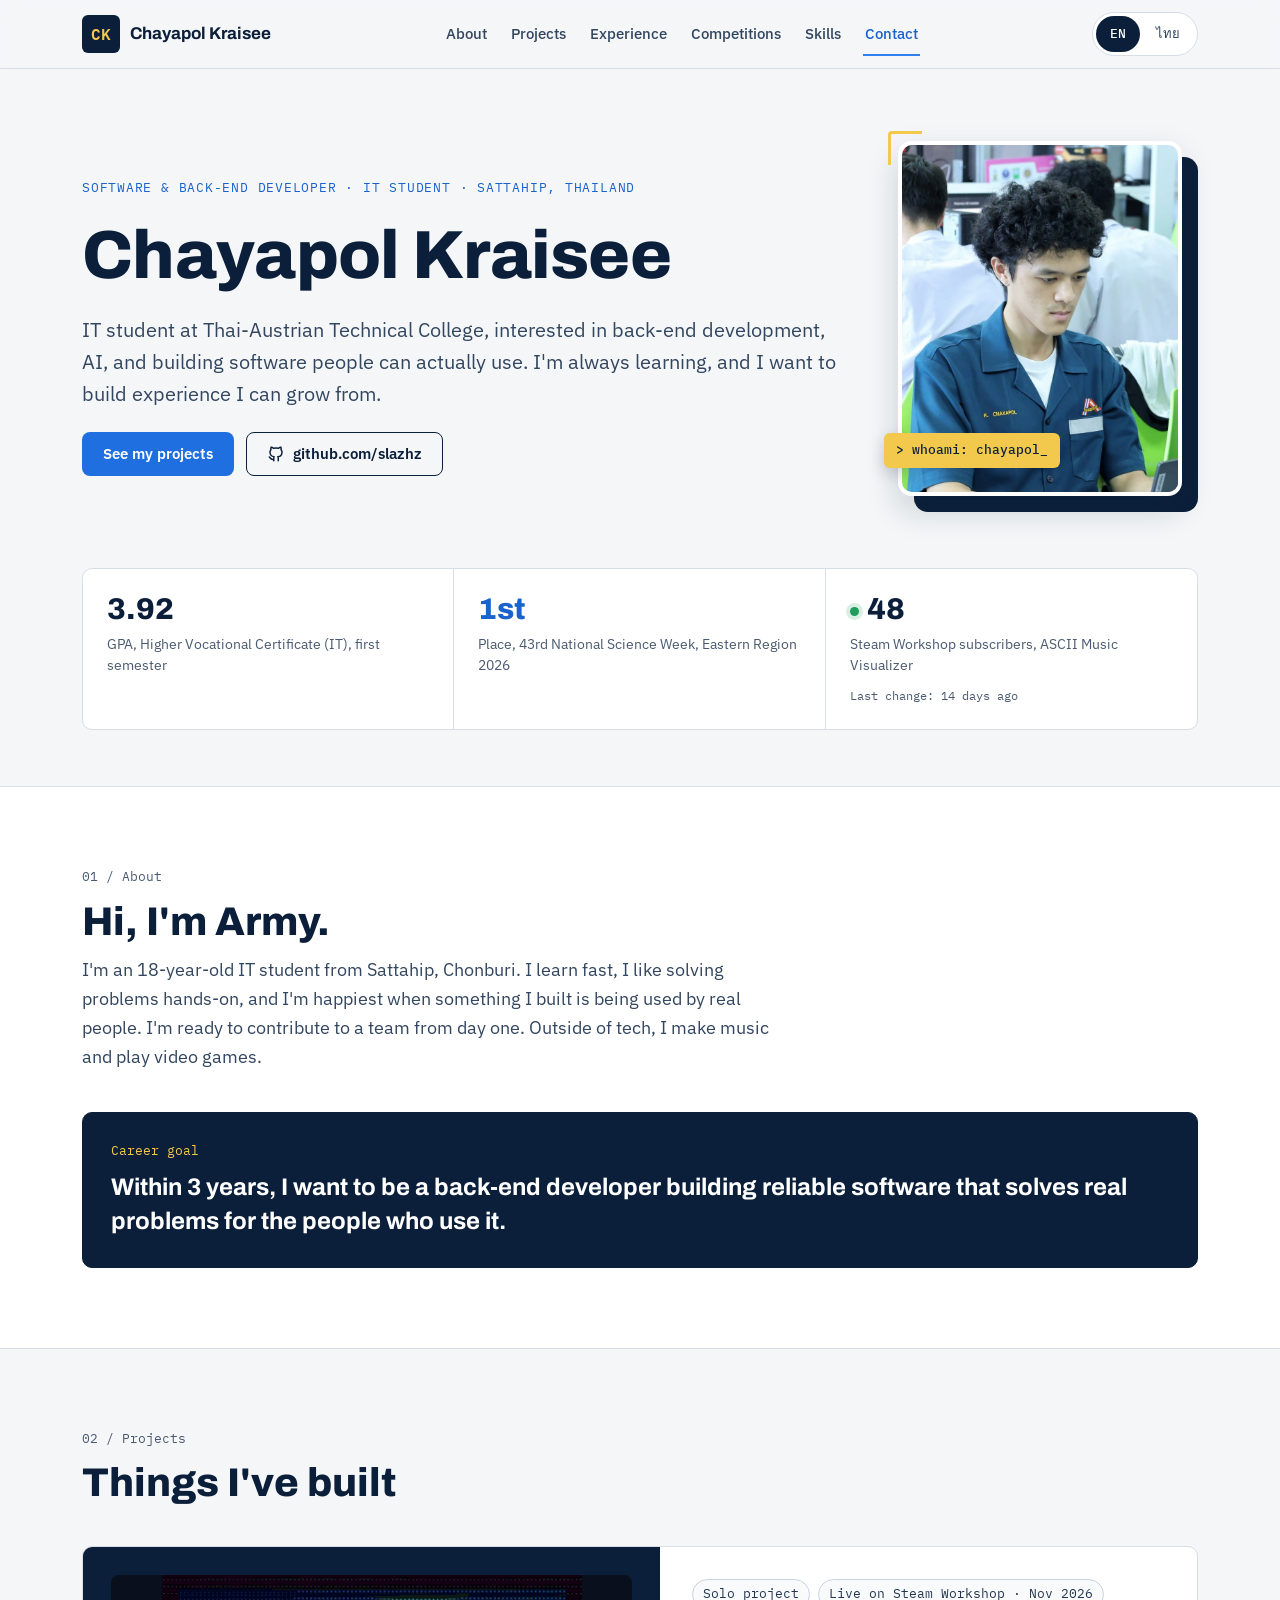
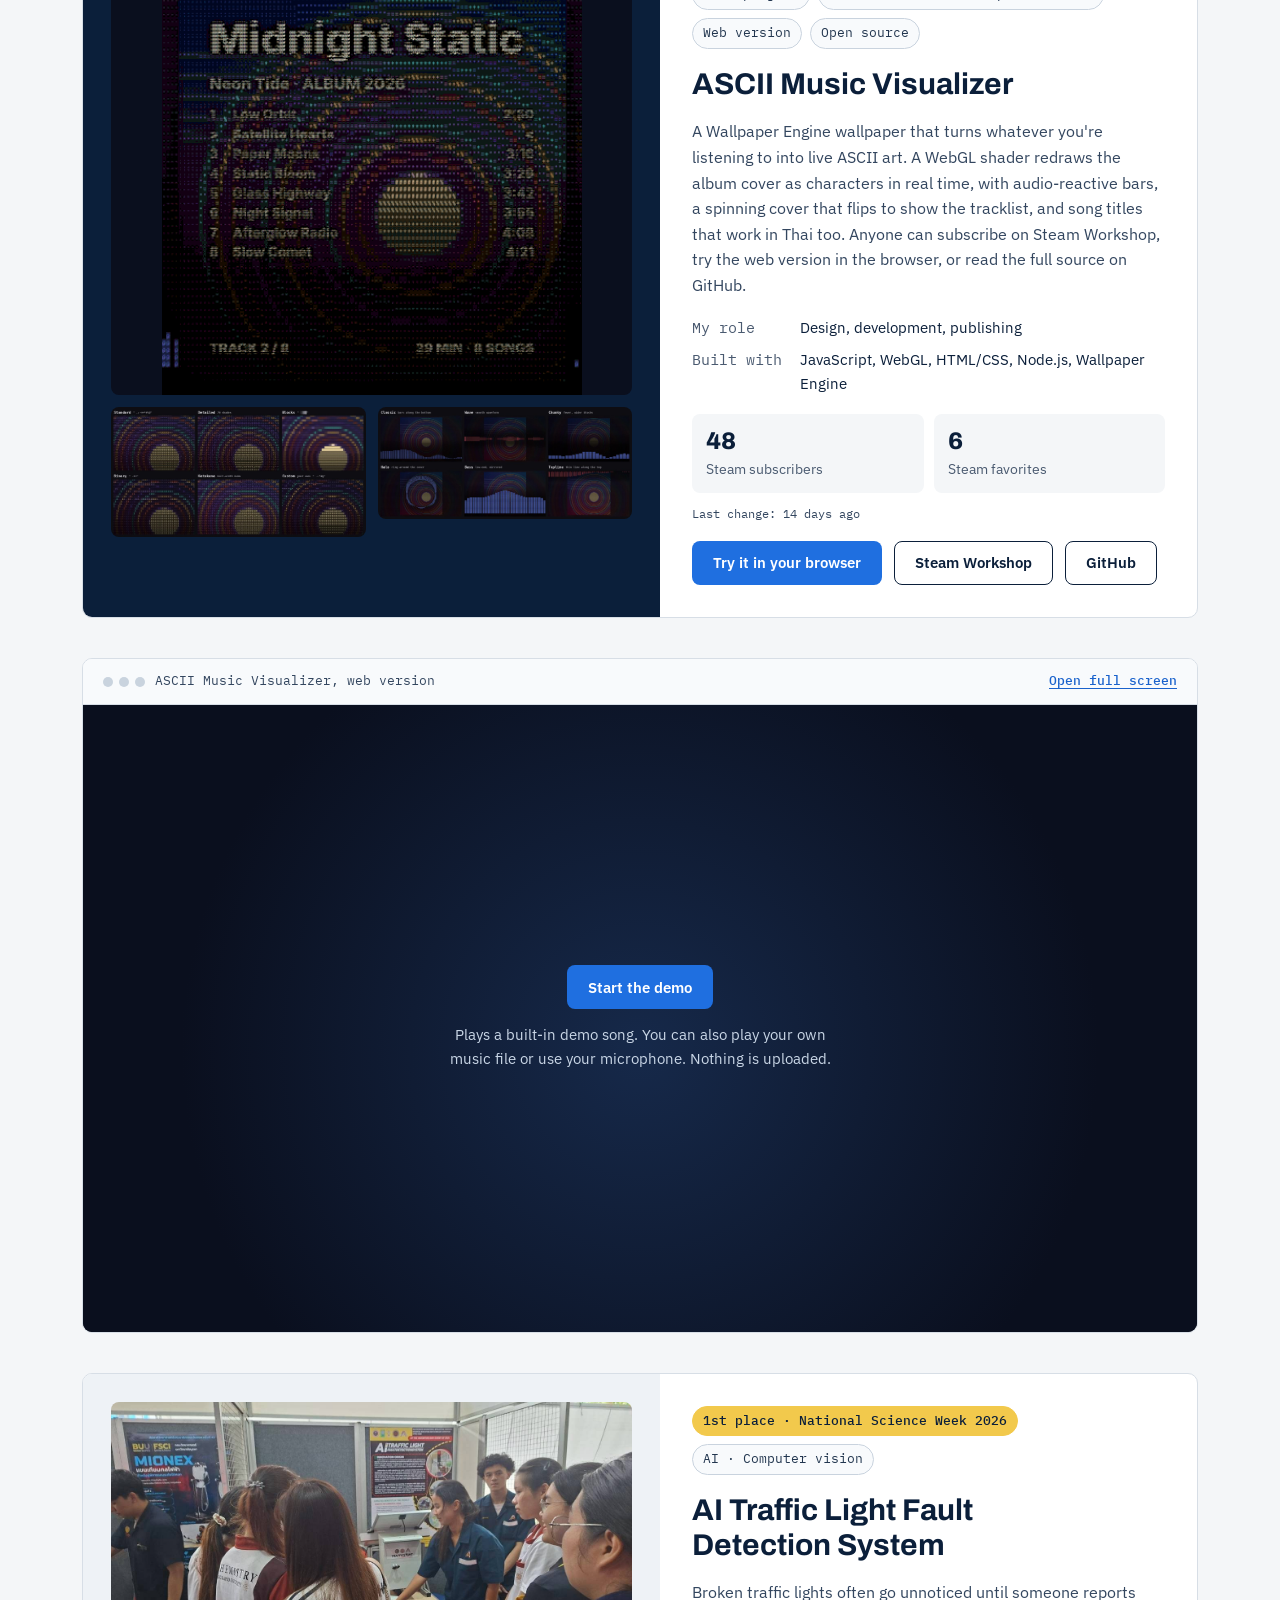
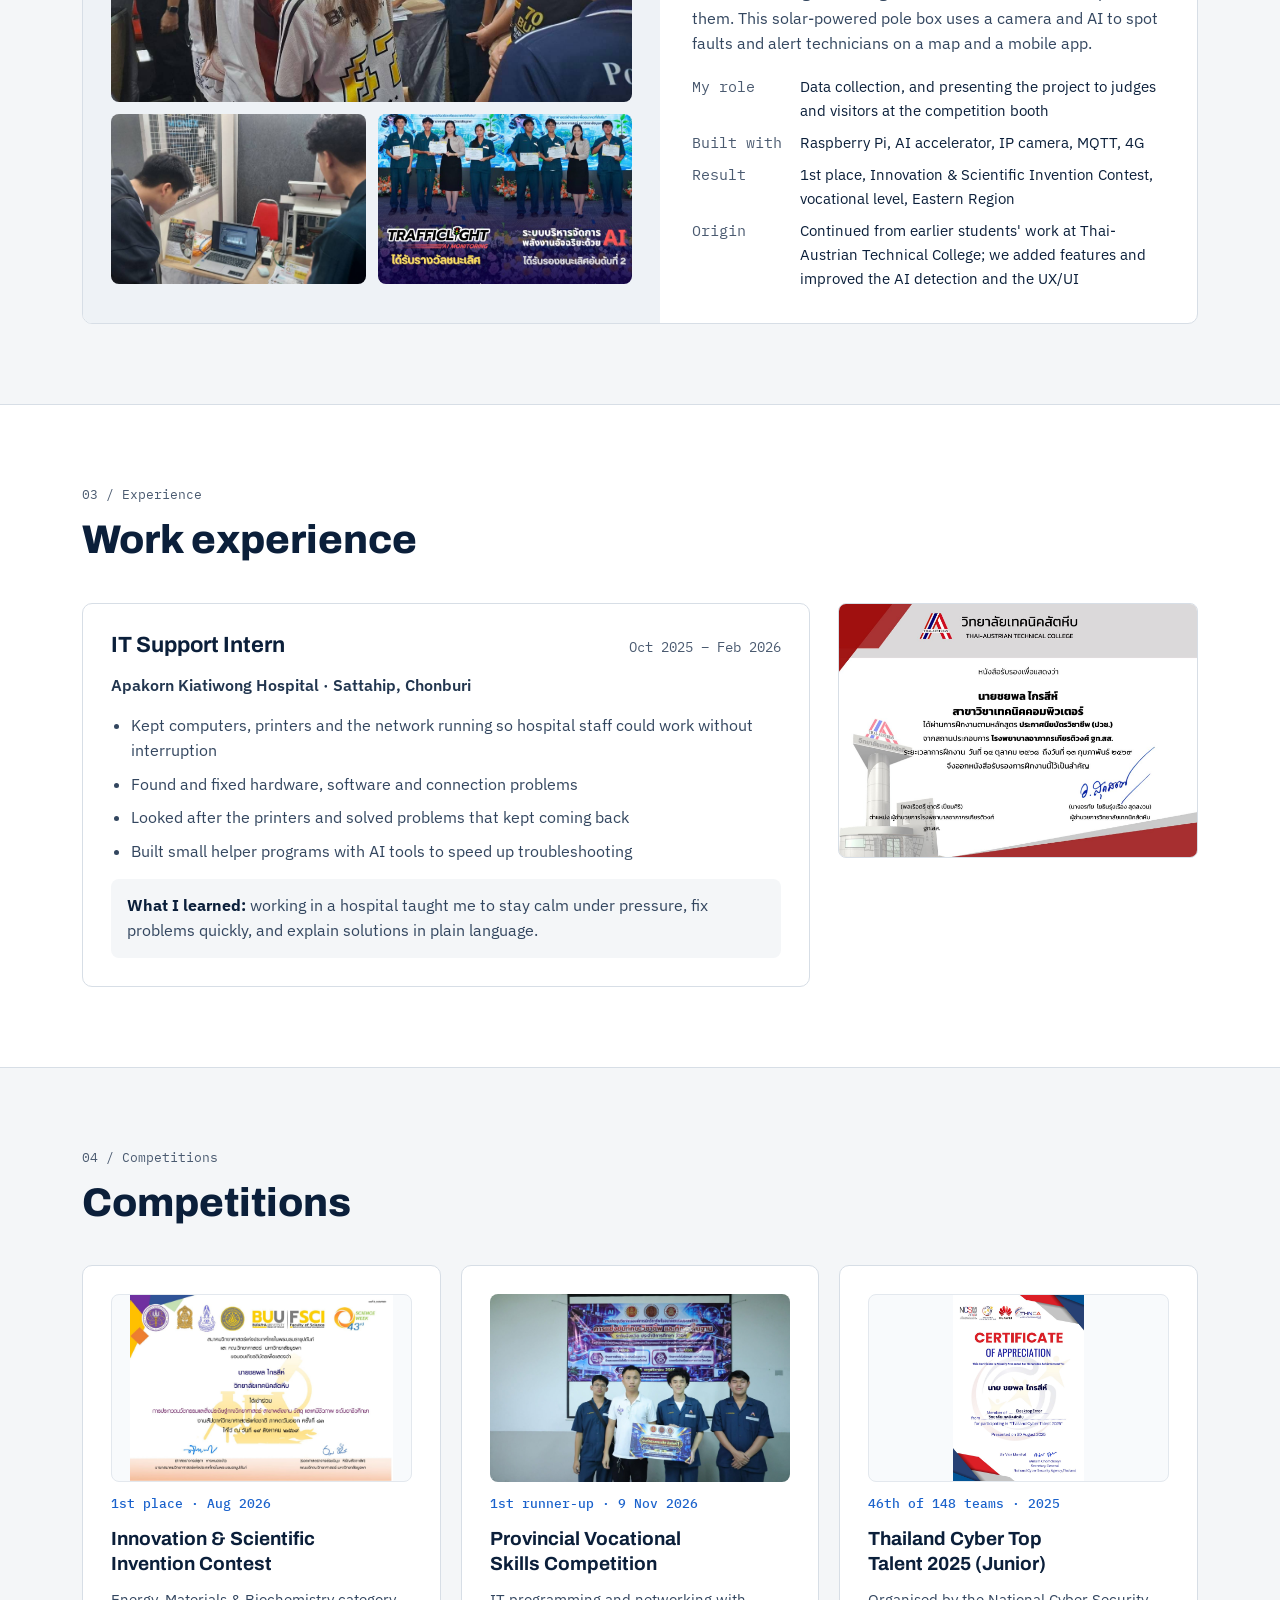
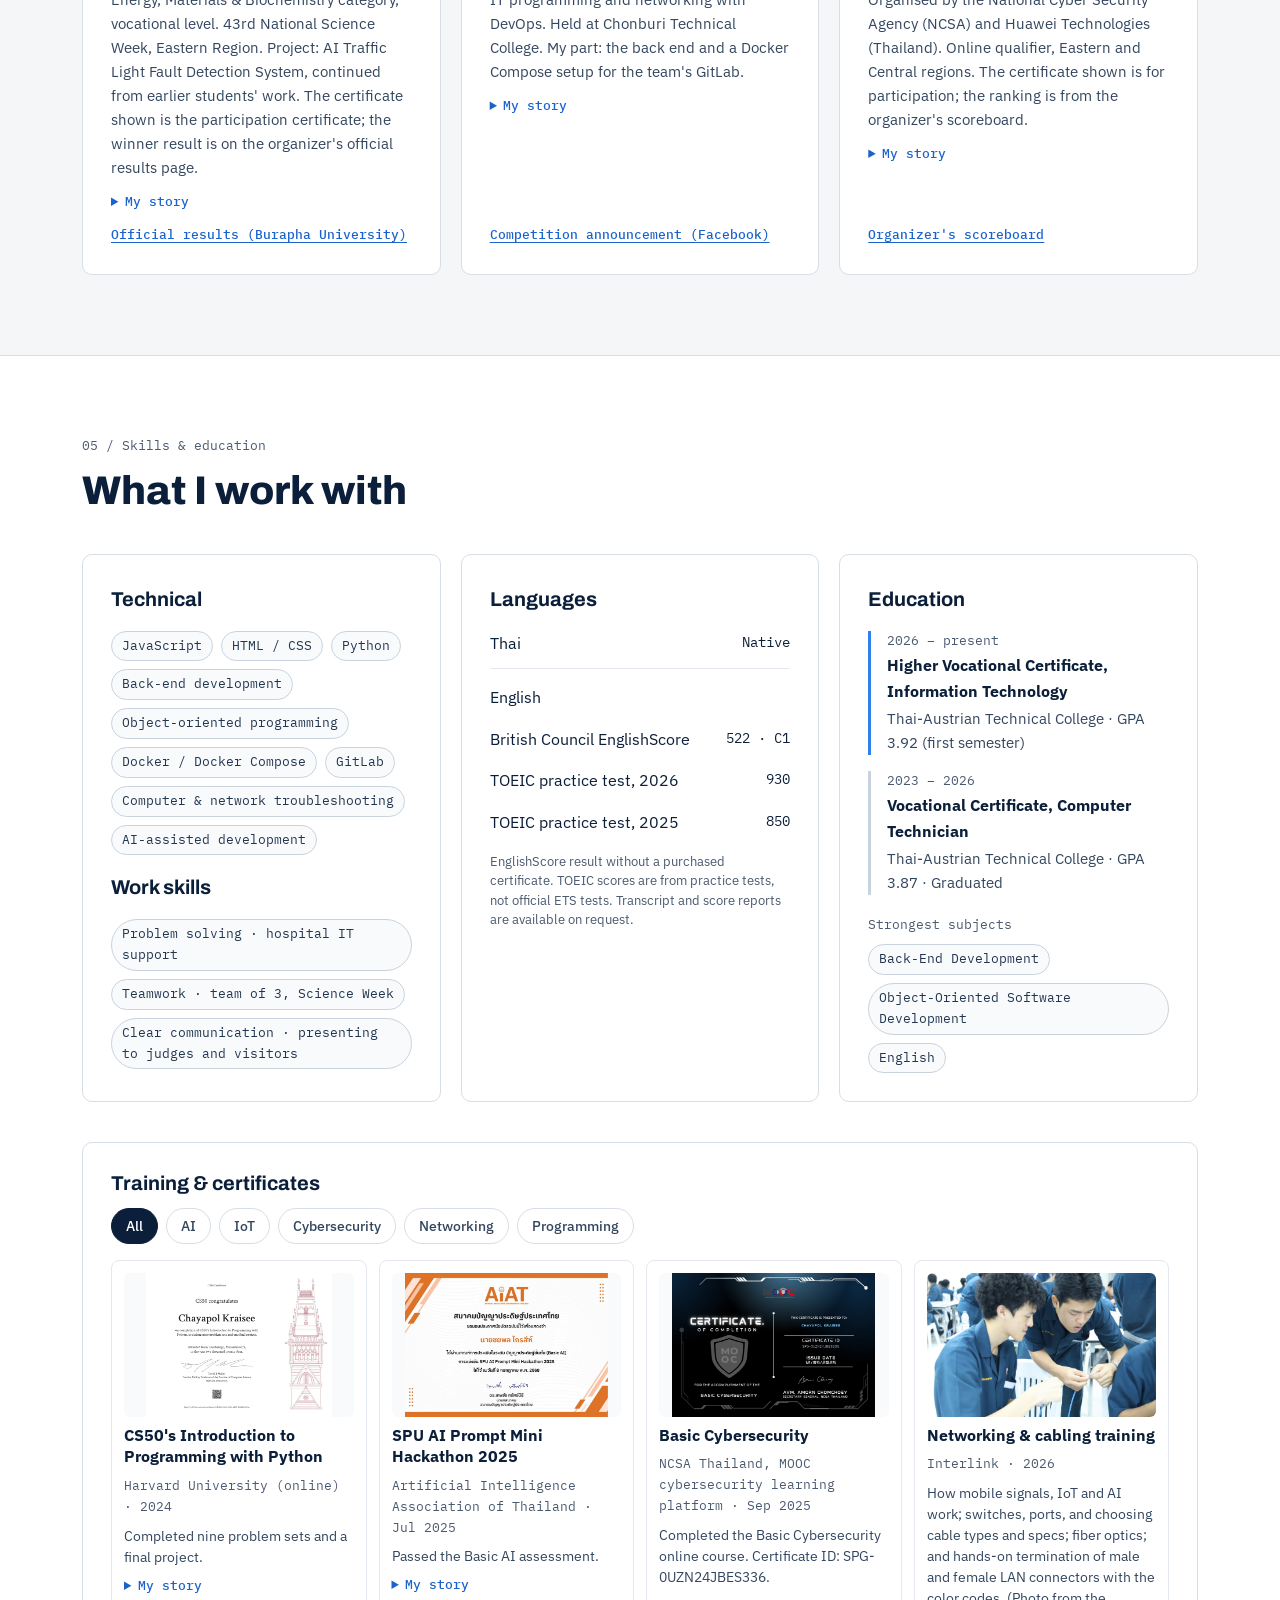
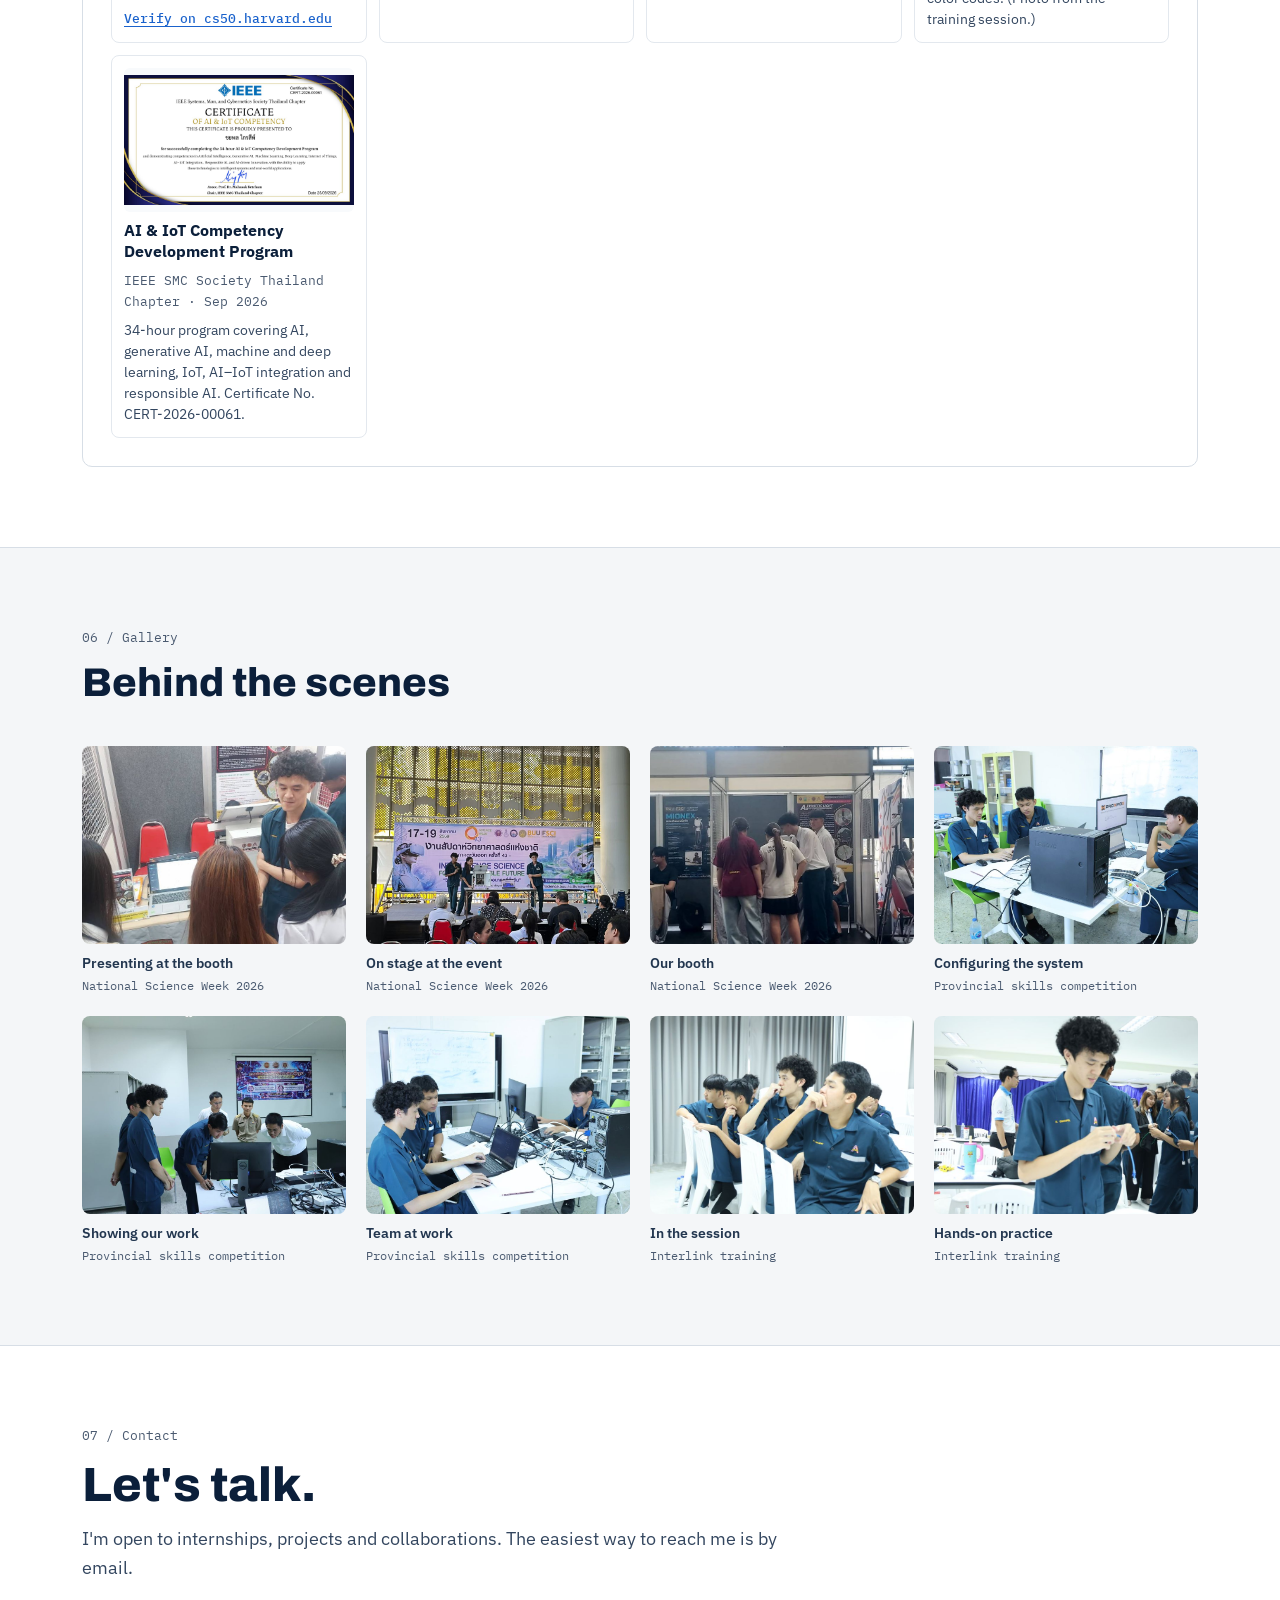
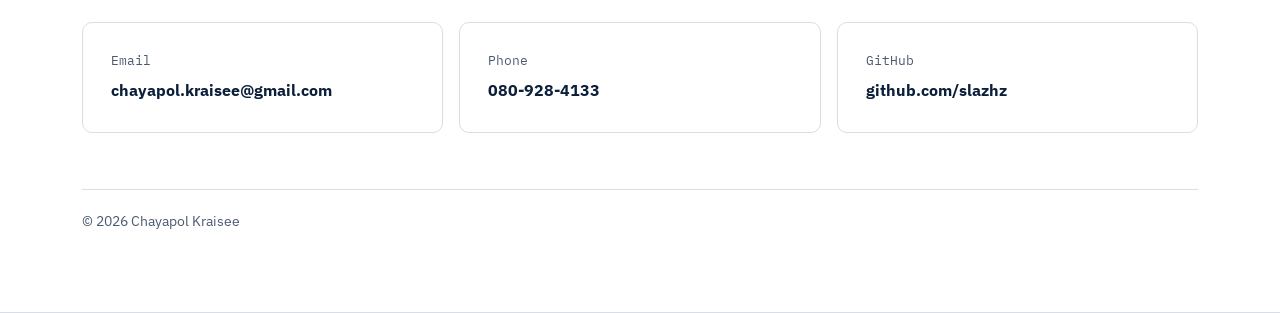
==== commit f76b4f10: "content: use the official college name in English Thai-Austrian Technical College everywhere on the " ====
--- a/index.html
+++ b/index.html
@@ -4,7 +4,7 @@
 <meta charset="utf-8">
 <meta name="viewport" content="width=device-width, initial-scale=1">
 <title>Chayapol Kraisee — Back-end developer and IT student</title>
-<meta name="description" content="Portfolio of Chayapol Kraisee, an IT student at Sattahip Technical College interested in back-end development, AI and IoT. Projects, experience and awards.">
+<meta name="description" content="Portfolio of Chayapol Kraisee, an IT student at Thai-Austrian Technical College interested in back-end development, AI and IoT. Projects, experience and awards.">
 <link rel="canonical" href="https://slazhz.github.io/">
 <link rel="alternate" hreflang="en" href="https://slazhz.github.io/">
 <link rel="alternate" hreflang="th" href="https://slazhz.github.io/th/">
@@ -22,7 +22,7 @@
 <link rel="stylesheet" href="https://fonts.googleapis.com/css2?family=Archivo:wght@500;700;800&family=IBM+Plex+Sans:wght@400;500;600&family=IBM+Plex+Mono:wght@400;500;600&display=swap">
 <link rel="stylesheet" href="assets/css/style.css">
 <script src="assets/js/main.js" defer></script>
-<script type="application/ld+json">{"@context":"https://schema.org","@type":"Person","name":"Chayapol Kraisee","url":"https://slazhz.github.io/","image":"https://slazhz.github.io/assets/img/profile.jpg","sameAs":["https://github.com/slazhz"],"alumniOf":"Sattahip Technical College","knowsLanguage":["th","en"]}</script>
+<script type="application/ld+json">{"@context":"https://schema.org","@type":"Person","name":"Chayapol Kraisee","url":"https://slazhz.github.io/","image":"https://slazhz.github.io/assets/img/profile.jpg","sameAs":["https://github.com/slazhz"],"alumniOf":"Thai-Austrian Technical College","knowsLanguage":["th","en"]}</script>
 </head>
 <body>
 <a class="skip" href="#main">Skip to content</a>
@@ -169,7 +169,7 @@
           <dt>My role</dt><dd>Data collection, and presenting the project to judges and visitors at the competition booth</dd>
           <dt>Built with</dt><dd>Raspberry Pi, AI accelerator, IP camera, MQTT, 4G</dd>
           <dt>Result</dt><dd>1st place, Innovation &amp; Scientific Invention Contest, vocational level, Eastern Region</dd>
-          <dt>Origin</dt><dd>Continued from earlier students' work at Sattahip Technical College; we added features and improved the AI detection and the UX/UI</dd>
+          <dt>Origin</dt><dd>Continued from earlier students' work at Thai-Austrian Technical College; we added features and improved the AI detection and the UX/UI</dd>
         </dl>
       </div>
     </article>
@@ -218,7 +218,7 @@
         <p>Energy, Materials &amp; Biochemistry category, vocational level. 43rd National Science Week, Eastern Region. Project: AI Traffic Light Fault Detection System, continued from earlier students' work. The certificate shown is the participation certificate; the winner result is on the organizer's official results page.</p>
         <details class="story">
           <summary>My story</summary>
-          <p>This project is a continuation of work by earlier cohorts of seniors at Sattahip Technical College. We improved and built on what they had done, adding features, improving the AI detection and refining the UX/UI.</p>
+          <p>This project is a continuation of work by earlier cohorts of seniors at Thai-Austrian Technical College. We improved and built on what they had done, adding features, improving the AI detection and refining the UX/UI.</p>
         </details>
         <a class="award-link" href="https://science.buu.ac.th/sciweek_comp/award.php?cgen=161" rel="noopener noreferrer">Official results (Burapha University)</a>
       </div>
@@ -276,12 +276,12 @@
         <div class="edu edu--now">
           <span class="mono">2026 – present</span>
           <strong>Higher Vocational Certificate, Information Technology</strong>
-          <span>Sattahip Technical College · GPA 3.92 (first semester)</span>
+          <span>Thai-Austrian Technical College · GPA 3.92 (first semester)</span>
         </div>
         <div class="edu">
           <span class="mono">2023 – 2026</span>
           <strong>Vocational Certificate, Computer Technician</strong>
-          <span>Sattahip Technical College (Thai-Austrian Technical College) · GPA 3.87 · Graduated</span>
+          <span>Thai-Austrian Technical College · GPA 3.87 · Graduated</span>
         </div>
         <div>
           <span class="mono" style="font-size: 13px; color: var(--muted)">Strongest subjects</span>
